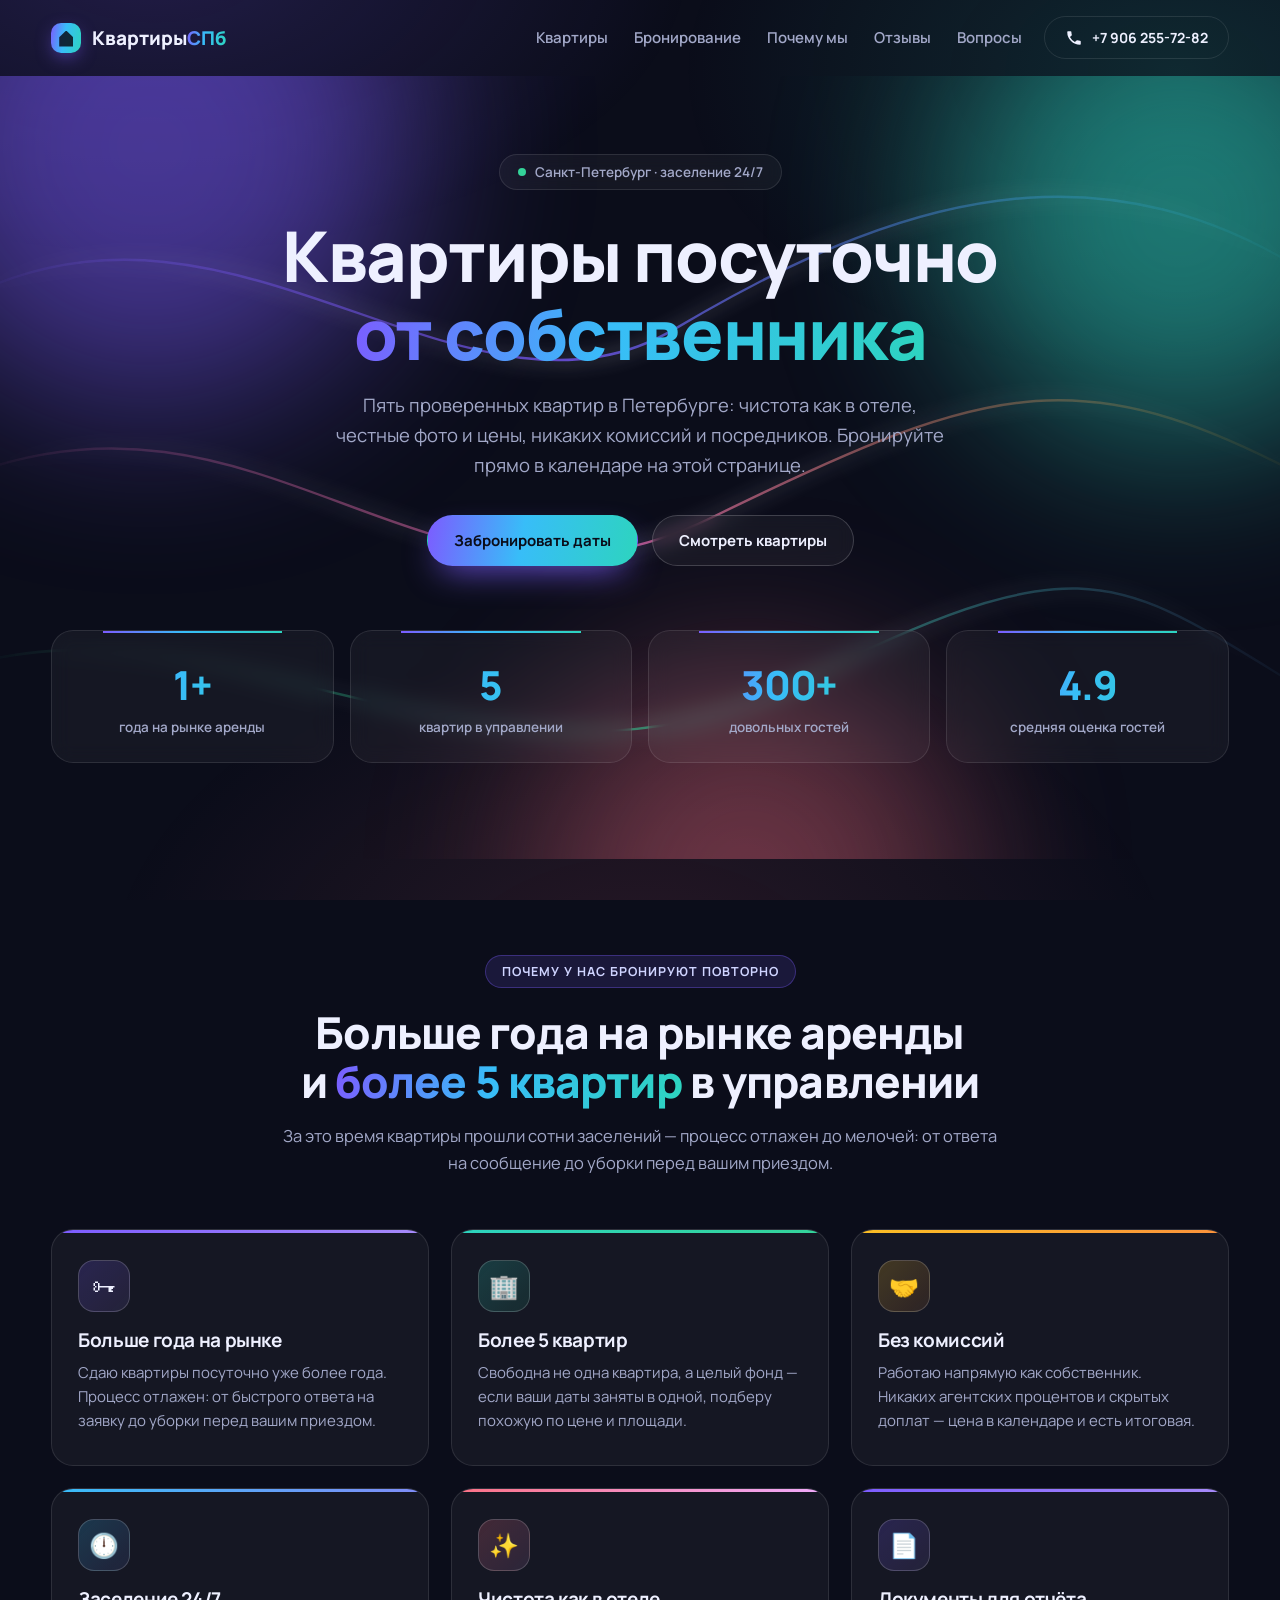
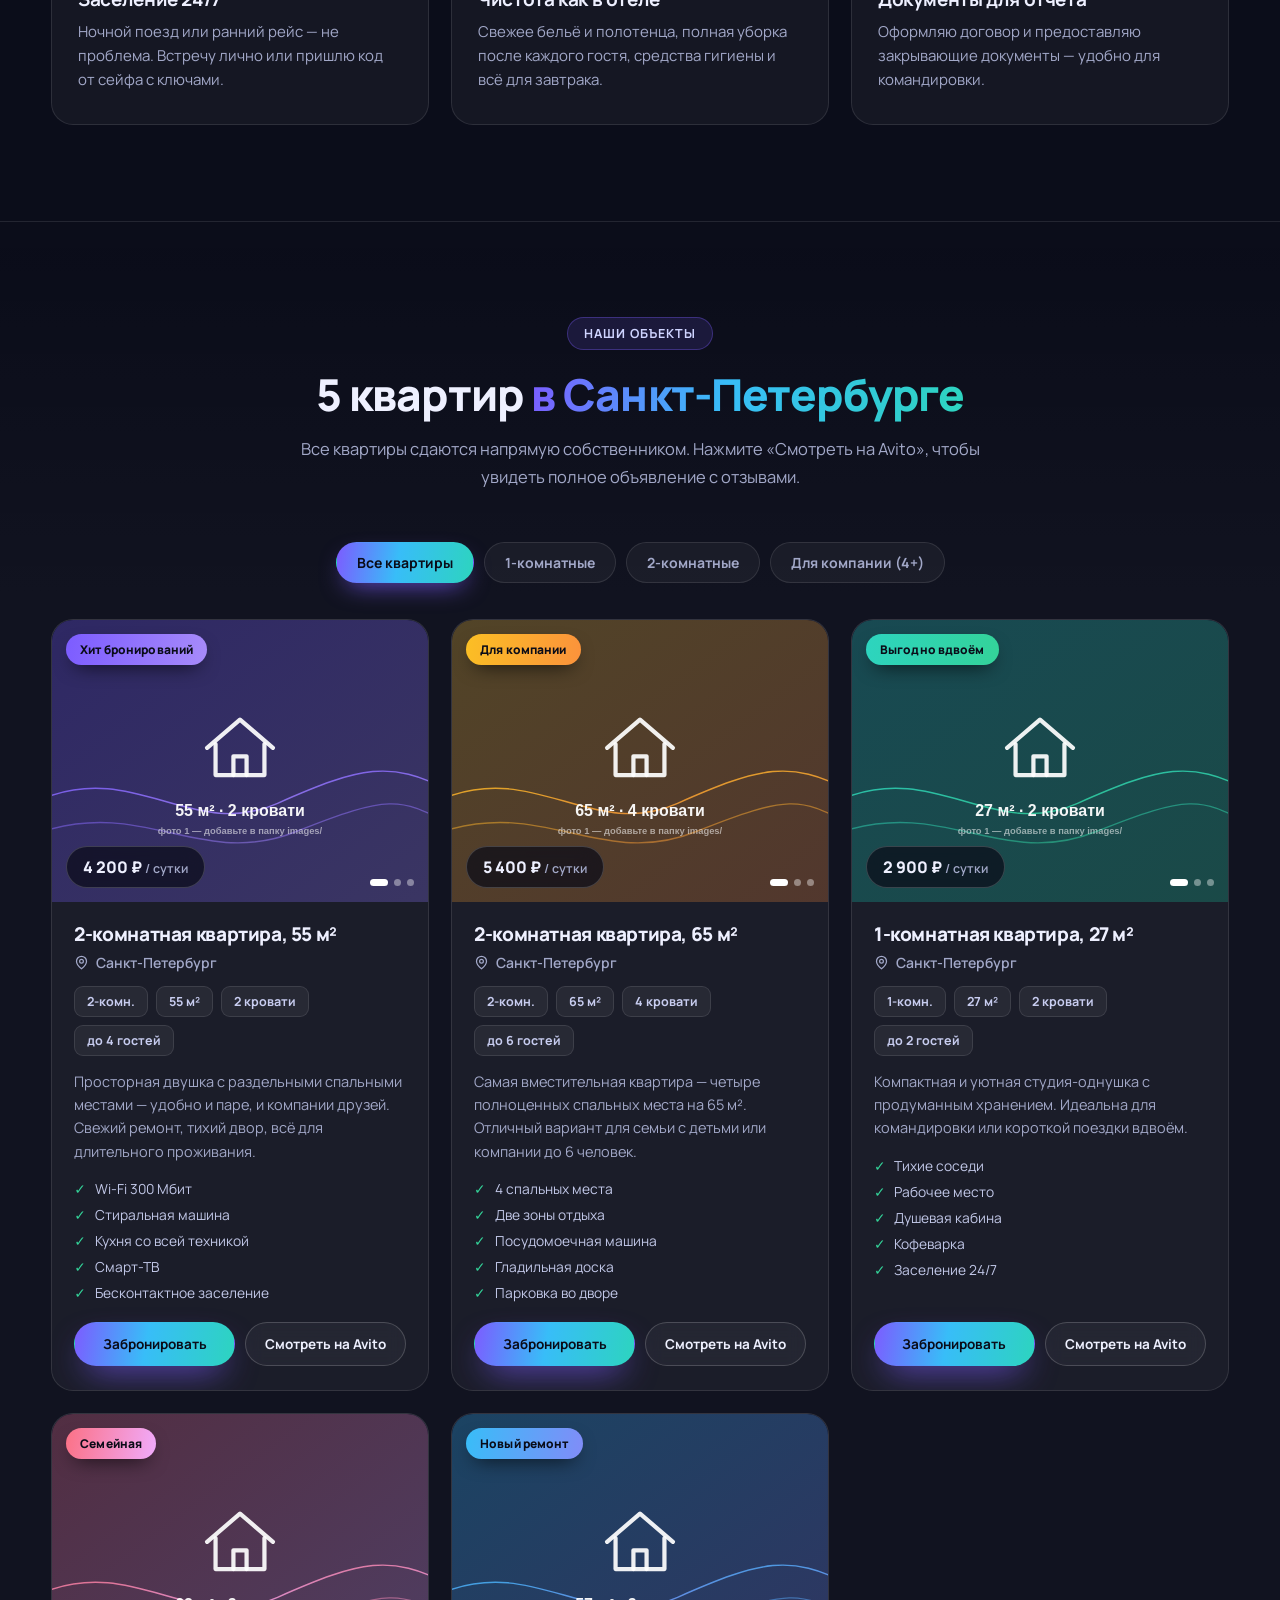
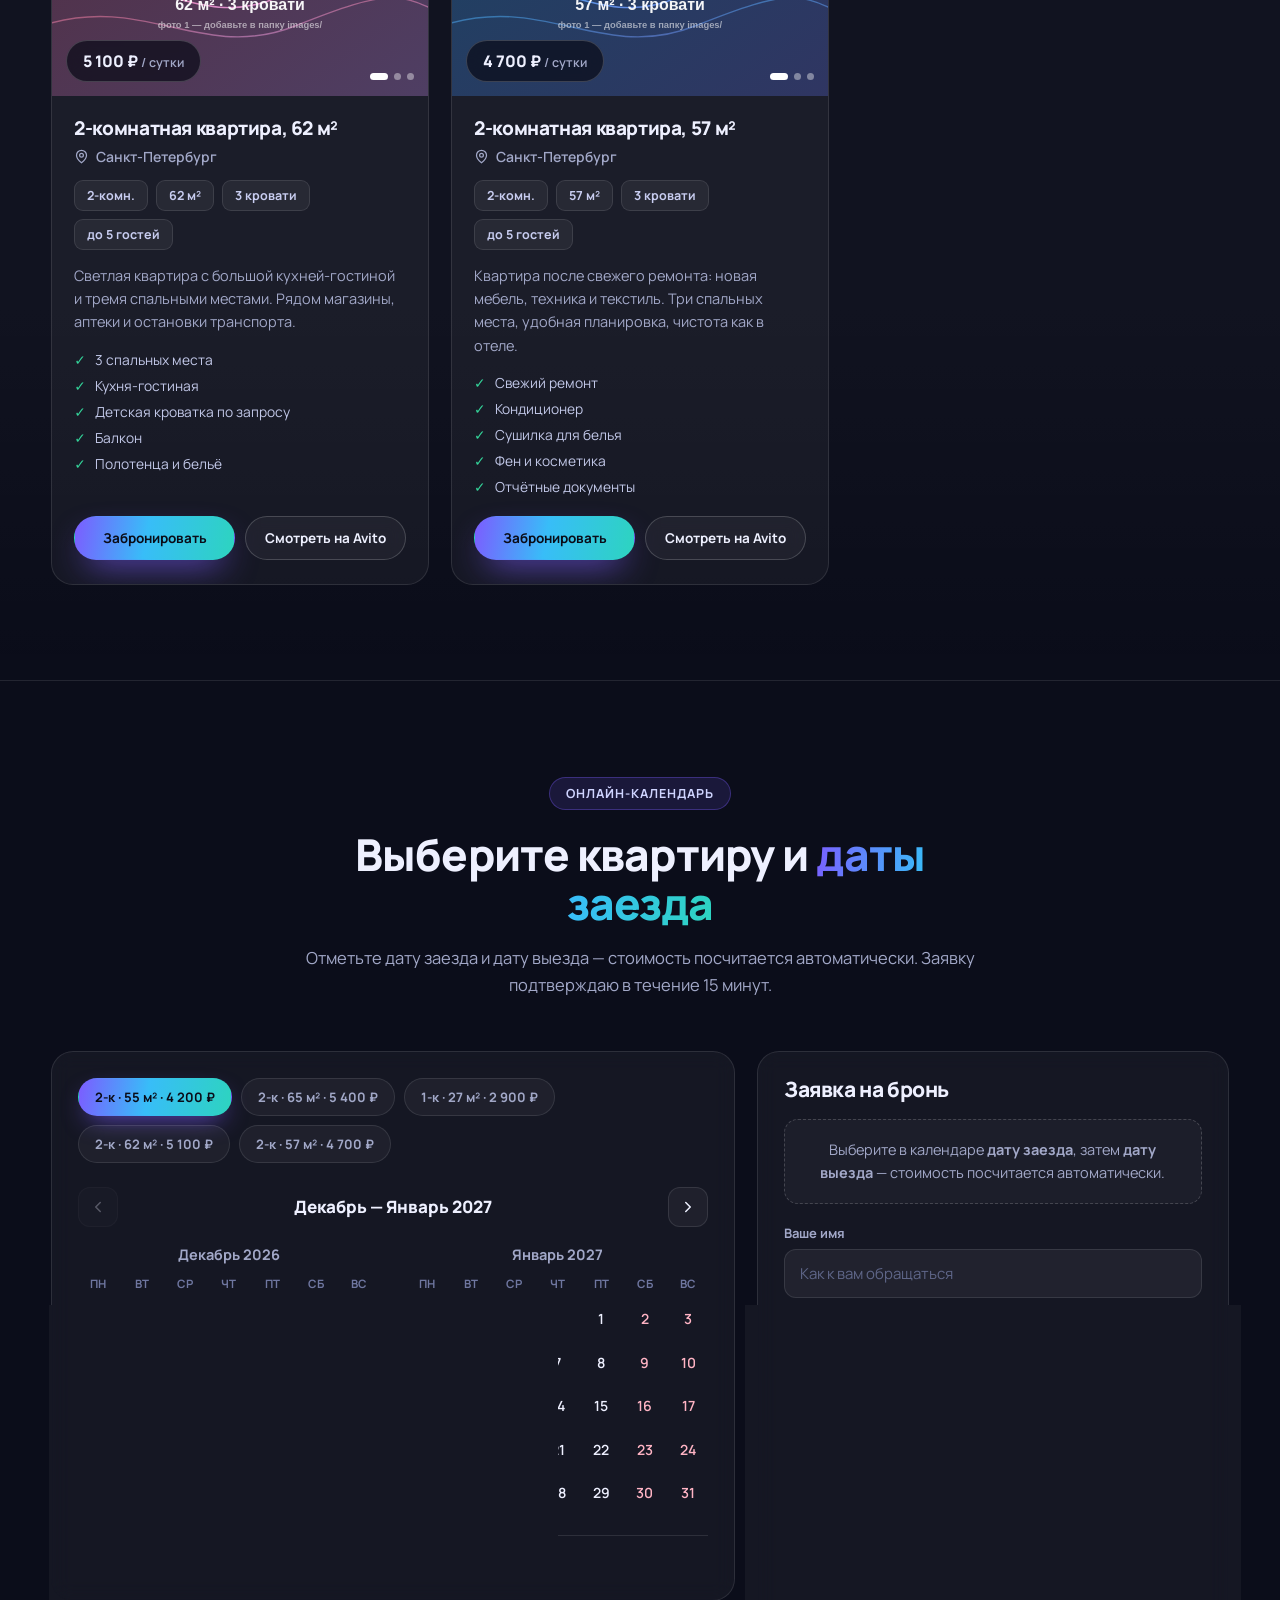
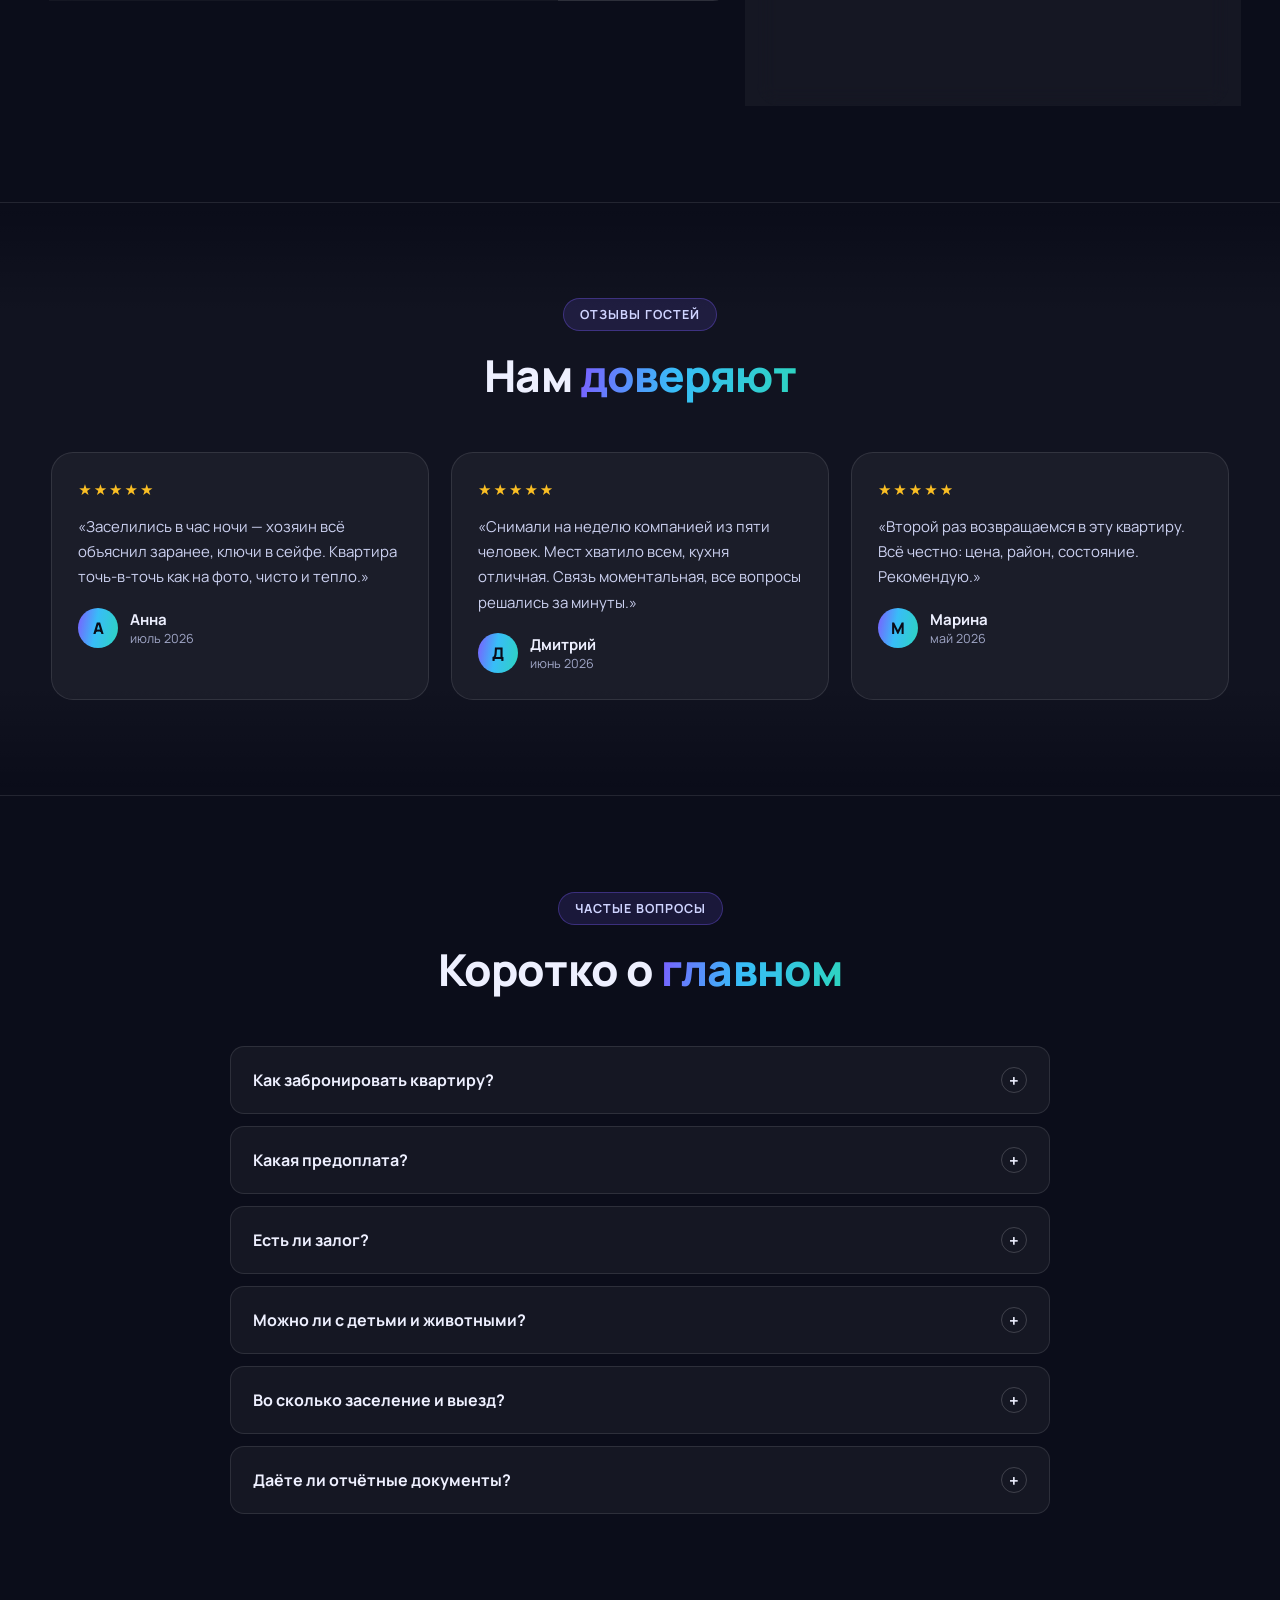
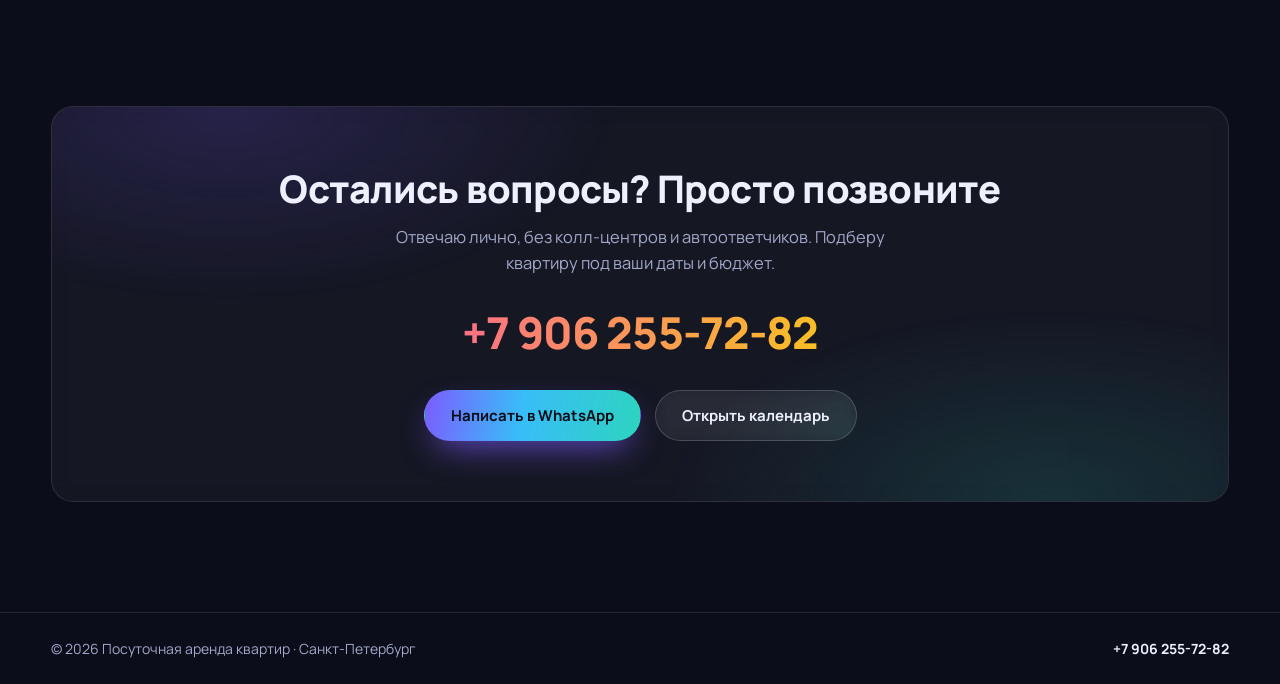
==== index.html @ 5dcbbaec "Подтверждение прав в Яндекс.Вебмастере Оба способа сразу: файл yandex_99d74bcb9dbc9b0e.html в корне " ====
<!DOCTYPE html>
<html lang="ru">
<head>
<meta charset="UTF-8">
<meta name="viewport" content="width=device-width, initial-scale=1">
<title>Снять квартиру посуточно в Санкт-Петербурге от собственника — без комиссии</title>
<meta name="description" content="Посуточная аренда квартир в Санкт-Петербурге от собственника, без комиссии и посредников. 5 проверенных квартир, заселение 24/7, документы для отчёта. Бронирование онлайн по календарю, телефон +7 906 255-72-82.">
<link rel="canonical" href="https://apartspb.tech/">
<meta name="robots" content="index, follow, max-image-preview:large">
<meta name="yandex-verification" content="99d74bcb9dbc9b0e">
<meta name="geo.region" content="RU-SPE">
<meta name="geo.placename" content="Санкт-Петербург">

<!-- превью при отправке ссылки в мессенджеры и соцсети -->
<meta property="og:type" content="website">
<meta property="og:locale" content="ru_RU">
<meta property="og:site_name" content="КвартирыСПб">
<meta property="og:title" content="Квартиры посуточно в Санкт-Петербурге от собственника">
<meta property="og:description" content="5 проверенных квартир, без комиссии, заселение 24/7. Забронируйте даты онлайн за минуту.">
<meta property="og:url" content="https://apartspb.tech/">
<meta property="og:image" content="https://apartspb.tech/assets/og-image.png">
<meta property="og:image:width" content="1200">
<meta property="og:image:height" content="630">
<meta name="twitter:card" content="summary_large_image">
<meta name="twitter:title" content="Квартиры посуточно в Санкт-Петербурге от собственника">
<meta name="twitter:description" content="5 проверенных квартир, без комиссии, заселение 24/7. Бронирование онлайн.">
<meta name="twitter:image" content="https://apartspb.tech/assets/og-image.png">

<link rel="preconnect" href="https://fonts.googleapis.com">
<link rel="preconnect" href="https://fonts.gstatic.com" crossorigin>
<link href="https://fonts.googleapis.com/css2?family=Manrope:wght@400;500;600;700;800&display=swap" rel="stylesheet">
<link rel="stylesheet" href="assets/css/styles.css">
<link rel="icon" href="data:image/svg+xml,<svg xmlns='http://www.w3.org/2000/svg' viewBox='0 0 100 100'><text y='.9em' font-size='90'>🏠</text></svg>">
</head>
<body>

<!-- ─────────────  ШАПКА  ───────────── -->
<header class="header" id="header">
  <div class="wrap header__in">
    <a href="#" class="logo">
      <span class="logo__mark"></span>
      <span class="logo__text">Квартиры<b>СПб</b></span>
    </a>
    <nav class="nav" id="nav">
      <a href="#apartments">Квартиры</a>
      <a href="#calendar">Бронирование</a>
      <a href="#advantages">Почему мы</a>
      <a href="#reviews">Отзывы</a>
      <a href="#faq">Вопросы</a>
    </nav>
    <a class="btn btn--ghost header__phone" id="headerPhone" href="#">
      <svg viewBox="0 0 24 24" class="ico"><path d="M6.6 10.8a15.1 15.1 0 0 0 6.6 6.6l2.2-2.2a1 1 0 0 1 1-.24 11.4 11.4 0 0 0 3.6.58 1 1 0 0 1 1 1V20a1 1 0 0 1-1 1A17 17 0 0 1 3 4a1 1 0 0 1 1-1h3.5a1 1 0 0 1 1 1 11.4 11.4 0 0 0 .57 3.6 1 1 0 0 1-.25 1z"/></svg>
      <span></span>
    </a>
    <button class="burger" id="burger" aria-label="Меню"><span></span><span></span><span></span></button>
  </div>
</header>

<!-- ─────────────  ГЛАВНЫЙ ЭКРАН  ───────────── -->
<section class="hero">
  <div class="hero__glow hero__glow--1"></div>
  <div class="hero__glow hero__glow--2"></div>
  <div class="hero__glow hero__glow--3"></div>
  <svg class="hero__lines" viewBox="0 0 1440 620" preserveAspectRatio="none" aria-hidden="true">
    <defs>
      <linearGradient id="lg1" x1="0" y1="0" x2="1" y2="0">
        <stop offset="0%" stop-color="#7c5cff" stop-opacity="0"/>
        <stop offset="45%" stop-color="#7c5cff" stop-opacity=".9"/>
        <stop offset="100%" stop-color="#22d3ee" stop-opacity="0"/>
      </linearGradient>
      <linearGradient id="lg2" x1="0" y1="0" x2="1" y2="0">
        <stop offset="0%" stop-color="#f472b6" stop-opacity="0"/>
        <stop offset="50%" stop-color="#f472b6" stop-opacity=".8"/>
        <stop offset="100%" stop-color="#fbbf24" stop-opacity="0"/>
      </linearGradient>
      <linearGradient id="lg3" x1="0" y1="0" x2="1" y2="0">
        <stop offset="0%" stop-color="#34d399" stop-opacity="0"/>
        <stop offset="55%" stop-color="#34d399" stop-opacity=".7"/>
        <stop offset="100%" stop-color="#60a5fa" stop-opacity="0"/>
      </linearGradient>
    </defs>
    <path class="ln ln--1" d="M-50 180 C 260 60, 520 300, 760 200 S 1240 40, 1500 170" fill="none" stroke="url(#lg1)" stroke-width="2"/>
    <path class="ln ln--2" d="M-50 320 C 300 220, 480 460, 800 350 S 1220 220, 1500 330" fill="none" stroke="url(#lg2)" stroke-width="2"/>
    <path class="ln ln--3" d="M-50 470 C 240 400, 560 600, 900 480 S 1260 400, 1500 500" fill="none" stroke="url(#lg3)" stroke-width="2"/>
  </svg>

  <div class="wrap hero__in">
    <span class="pill">
      <i class="dot"></i> Санкт-Петербург · заселение 24/7
    </span>
    <h1 class="hero__title">
      Квартиры посуточно<br>
      <span class="grad">от собственника</span>
    </h1>
    <p class="hero__sub">
      Пять проверенных квартир в Петербурге: чистота как в отеле, честные фото и цены,
      никаких комиссий и посредников. Бронируйте прямо в календаре на этой странице.
    </p>
    <div class="hero__cta">
      <a href="#calendar" class="btn btn--primary">Забронировать даты</a>
      <a href="#apartments" class="btn btn--outline">Смотреть квартиры</a>
    </div>

    <div class="stats" id="stats"></div>
  </div>
</section>

<!-- ─────────────  ПРЕИМУЩЕСТВА  ───────────── -->
<section class="section" id="advantages">
  <div class="wrap">
    <div class="shead">
      <span class="shead__kicker">Почему у нас бронируют повторно</span>
      <h2 class="shead__title">Больше года на рынке аренды<br>и <span class="grad">более 5 квартир</span> в управлении</h2>
      <p class="shead__text">За это время квартиры прошли сотни заселений — процесс отлажен до мелочей: от ответа на сообщение до уборки перед вашим приездом.</p>
    </div>

    <div class="grid grid--3" id="advGrid"></div>
  </div>
</section>

<!-- ─────────────  КВАРТИРЫ  ───────────── -->
<section class="section section--alt" id="apartments">
  <div class="wrap">
    <div class="shead">
      <span class="shead__kicker">Наши объекты</span>
      <h2 class="shead__title">5 квартир <span class="grad">в Санкт-Петербурге</span></h2>
      <p class="shead__text">Все квартиры сдаются напрямую собственником. Нажмите «Смотреть на Avito», чтобы увидеть полное объявление с отзывами.</p>
    </div>

    <div class="filters" id="filters"></div>
    <div class="grid grid--3" id="aptGrid"></div>

    <!-- Текстовый список для поисковых роботов и браузеров без JavaScript -->
    <noscript>
      <ul class="plain-list">
        <li><a href="https://www.avito.ru/sankt-peterburg/kvartiry/2-k._kvartira_55_m_2_krovati_8243529044" rel="nofollow">2-комнатная квартира 55 м², 2 кровати, до 4 гостей — Санкт-Петербург</a></li>
        <li><a href="https://www.avito.ru/sankt-peterburg/kvartiry/2-k._kvartira_65_m_4_krovati_8179053502" rel="nofollow">2-комнатная квартира 65 м², 4 кровати, до 6 гостей — Санкт-Петербург</a></li>
        <li><a href="https://www.avito.ru/sankt-peterburg/kvartiry/1-k._kvartira_27_m_2_krovati_8051854434" rel="nofollow">1-комнатная квартира 27 м², 2 кровати, до 2 гостей — Санкт-Петербург</a></li>
        <li><a href="https://www.avito.ru/sankt-peterburg/kvartiry/2-k._kvartira_62_m_3_krovati_7411692133" rel="nofollow">2-комнатная квартира 62 м², 3 кровати, до 5 гостей — Санкт-Петербург</a></li>
        <li><a href="https://www.avito.ru/sankt-peterburg/kvartiry/2-k._kvartira_57_m_3_krovati_8211816489" rel="nofollow">2-комнатная квартира 57 м², 3 кровати, до 5 гостей — Санкт-Петербург</a></li>
      </ul>
      <p>Бронирование по телефону +7 906 255-72-82. Посуточная аренда квартир в Санкт-Петербурге от собственника, без комиссии, заселение круглосуточно.</p>
    </noscript>
  </div>
</section>

<!-- ─────────────  КАЛЕНДАРЬ БРОНИРОВАНИЯ  ───────────── -->
<section class="section" id="calendar">
  <div class="wrap">
    <div class="shead">
      <span class="shead__kicker">Онлайн-календарь</span>
      <h2 class="shead__title">Выберите квартиру и <span class="grad">даты заезда</span></h2>
      <p class="shead__text">Отметьте дату заезда и дату выезда — стоимость посчитается автоматически. Заявку подтверждаю в течение 15 минут.</p>
    </div>

    <div class="booking">
      <div class="booking__cal card">
        <div class="chips" id="aptChips"></div>

        <div class="cal__top">
          <button class="cal__nav" id="prevMonth" aria-label="Предыдущий месяц">
            <svg viewBox="0 0 24 24" class="ico"><path d="M15 18l-6-6 6-6"/></svg>
          </button>
          <div class="cal__months" id="calTitle"></div>
          <button class="cal__nav" id="nextMonth" aria-label="Следующий месяц">
            <svg viewBox="0 0 24 24" class="ico"><path d="M9 6l6 6-6 6"/></svg>
          </button>
        </div>

        <div class="cal__grids" id="calGrids"></div>

        <div class="legend">
          <span><i class="lg lg--free"></i> свободно</span>
          <span><i class="lg lg--sel"></i> ваши даты</span>
          <span><i class="lg lg--busy"></i> занято</span>
        </div>
      </div>

      <aside class="booking__form card">
        <h3 class="booking__h">Заявка на бронь</h3>

        <div class="sum" id="sum"></div>

        <form id="bookForm" class="form" novalidate>
          <label class="field">
            <span>Ваше имя</span>
            <input type="text" name="name" placeholder="Как к вам обращаться" required>
          </label>
          <label class="field">
            <span>Телефон</span>
            <input type="tel" name="phone" placeholder="+7 (___) ___-__-__" required>
          </label>
          <label class="field">
            <span>Гостей</span>
            <input type="number" name="guests" min="1" max="6" value="2" required>
          </label>
          <label class="field">
            <span>Комментарий</span>
            <textarea name="note" rows="2" placeholder="Во сколько планируете заселиться?"></textarea>
          </label>
          <button type="submit" class="btn btn--primary btn--full">Отправить заявку</button>
          <p class="form__note">Нажимая кнопку, вы соглашаетесь на обработку персональных данных.</p>
        </form>

        <div class="ok" id="ok" hidden>
          <div class="ok__icon">✓</div>
          <h4>Заявка сформирована!</h4>
          <p id="okText"></p>
          <div class="ok__btns">
            <a class="btn btn--primary btn--full" id="okWa" target="_blank" rel="noopener">Отправить в WhatsApp</a>
            <a class="btn btn--outline btn--full" id="okTel">Позвонить</a>
            <button class="btn btn--ghost btn--full" id="okBack" type="button">Выбрать другие даты</button>
          </div>
        </div>
      </aside>
    </div>
  </div>
</section>

<!-- ─────────────  ОТЗЫВЫ  ───────────── -->
<section class="section section--alt" id="reviews">
  <div class="wrap">
    <div class="shead">
      <span class="shead__kicker">Отзывы гостей</span>
      <h2 class="shead__title">Нам <span class="grad">доверяют</span></h2>
    </div>
    <div class="grid grid--3" id="revGrid"></div>
  </div>
</section>

<!-- ─────────────  FAQ  ───────────── -->
<section class="section" id="faq">
  <div class="wrap wrap--narrow">
    <div class="shead">
      <span class="shead__kicker">Частые вопросы</span>
      <h2 class="shead__title">Коротко о <span class="grad">главном</span></h2>
    </div>
    <div class="faq" id="faqList"></div>
  </div>
</section>

<!-- ─────────────  КОНТАКТЫ  ───────────── -->
<section class="section contacts" id="contacts">
  <div class="wrap">
    <div class="cta card">
      <div class="cta__lines"></div>
      <div class="cta__in">
        <h2>Остались вопросы? Просто позвоните</h2>
        <p>Отвечаю лично, без колл-центров и автоответчиков. Подберу квартиру под ваши даты и бюджет.</p>
        <a class="phone" id="bigPhone" href="#"></a>
        <div class="cta__btns">
          <a class="btn btn--primary" id="ctaWa" target="_blank" rel="noopener">Написать в WhatsApp</a>
          <a class="btn btn--outline" href="#calendar">Открыть календарь</a>
        </div>
      </div>
    </div>
  </div>
</section>

<footer class="footer">
  <div class="wrap footer__in">
    <span>© <span id="year"></span> Посуточная аренда квартир · Санкт-Петербург</span>
    <a id="footPhone" href="#"></a>
  </div>
</footer>

<!-- лайтбокс для фото -->
<div class="lb" id="lb" hidden>
  <button class="lb__close" id="lbClose" aria-label="Закрыть">×</button>
  <button class="lb__nav lb__nav--prev" id="lbPrev" aria-label="Назад">‹</button>
  <img id="lbImg" alt="">
  <button class="lb__nav lb__nav--next" id="lbNext" aria-label="Вперёд">›</button>
</div>

<a class="fab" id="fab" href="#" aria-label="Позвонить">
  <svg viewBox="0 0 24 24"><path d="M6.6 10.8a15.1 15.1 0 0 0 6.6 6.6l2.2-2.2a1 1 0 0 1 1-.24 11.4 11.4 0 0 0 3.6.58 1 1 0 0 1 1 1V20a1 1 0 0 1-1 1A17 17 0 0 1 3 4a1 1 0 0 1 1-1h3.5a1 1 0 0 1 1 1 11.4 11.4 0 0 0 .57 3.6 1 1 0 0 1-.25 1z"/></svg>
</a>

<script src="assets/js/data.js"></script>
<script src="assets/js/app.js"></script>
</body>
</html>
---- assets/css/styles.css ----
/* ==========================================================================
   Посуточная аренда квартир — стили
   ========================================================================== */

:root{
  --bg:            #0b0d1a;
  --bg-2:          #101324;
  --panel:         rgba(255,255,255,.045);
  --panel-2:       rgba(255,255,255,.07);
  --stroke:        rgba(255,255,255,.10);
  --stroke-2:      rgba(255,255,255,.18);
  --text:          #eef0ff;
  --muted:         #a2a8c8;

  --violet:        #7c5cff;
  --sky:           #38bdf8;
  --teal:          #2dd4bf;
  --amber:         #fbbf24;
  --rose:          #fb7185;
  --green:         #34d399;

  --grad-main:     linear-gradient(100deg, #7c5cff, #38bdf8 45%, #2dd4bf);
  --grad-warm:     linear-gradient(100deg, #fb7185, #fbbf24);
  --radius:        22px;
  --radius-sm:     14px;
  --shadow:        0 24px 60px -20px rgba(0,0,0,.75);
  --ease:          cubic-bezier(.22,.86,.36,1);
}

*,*::before,*::after{ box-sizing:border-box; }
html{ scroll-behavior:smooth; scroll-padding-top:88px; }
body{
  margin:0;
  font-family:'Manrope',system-ui,-apple-system,'Segoe UI',Roboto,sans-serif;
  background:var(--bg);
  color:var(--text);
  -webkit-font-smoothing:antialiased;
  overflow-x:hidden;
}
body::before{
  content:''; position:fixed; inset:0; z-index:0; pointer-events:none;
  background:
    radial-gradient(900px 500px at 12% -5%, rgba(124,92,255,.20), transparent 60%),
    radial-gradient(800px 500px at 92% 8%,  rgba(45,212,191,.14), transparent 62%),
    radial-gradient(900px 600px at 50% 110%,rgba(251,113,133,.12), transparent 60%);
}
img{ max-width:100%; display:block; }
a{ color:inherit; text-decoration:none; }
button{ font:inherit; }
h1,h2,h3,h4{ margin:0; line-height:1.12; letter-spacing:-.02em; }
p{ margin:0; }

.wrap{ width:min(1180px,92vw); margin-inline:auto; position:relative; z-index:1; }
.wrap--narrow{ width:min(820px,92vw); }
.grad{
  background:var(--grad-main); -webkit-background-clip:text; background-clip:text;
  color:transparent;
}
.ico{ width:18px; height:18px; fill:none; stroke:currentColor; stroke-width:2;
      stroke-linecap:round; stroke-linejoin:round; }
.header__phone .ico, .fab svg{ fill:currentColor; stroke:none; }

/* ─── кнопки ─────────────────────────────────────────────────────────── */
.btn{
  --b:transparent;
  display:inline-flex; align-items:center; justify-content:center; gap:9px;
  padding:14px 26px; border-radius:100px; border:1px solid var(--b);
  font-weight:700; font-size:15px; cursor:pointer; white-space:nowrap;
  transition:transform .25s var(--ease), box-shadow .25s var(--ease),
             background .25s var(--ease), border-color .25s var(--ease);
  background:transparent; color:var(--text);
}
.btn:hover{ transform:translateY(-2px); }
.btn--primary{
  background:var(--grad-main); color:#0a0c18;
  box-shadow:0 14px 34px -12px rgba(124,92,255,.9);
}
.btn--primary:hover{ box-shadow:0 20px 44px -12px rgba(124,92,255,1); }
.btn--outline{ --b:var(--stroke-2); background:var(--panel); backdrop-filter:blur(8px); }
.btn--outline:hover{ --b:rgba(255,255,255,.4); background:var(--panel-2); }
.btn--ghost{ --b:var(--stroke); background:transparent; }
.btn--ghost:hover{ background:var(--panel); }
.btn--full{ width:100%; }

/* ─── шапка ──────────────────────────────────────────────────────────── */
.header{
  position:sticky; top:0; z-index:60;
  transition:background .3s var(--ease), border-color .3s var(--ease), backdrop-filter .3s;
  border-bottom:1px solid transparent;
}
.header.is-stuck{
  background:rgba(11,13,26,.82); backdrop-filter:blur(16px);
  border-bottom-color:var(--stroke);
}
.header__in{ display:flex; align-items:center; gap:22px; padding:16px 0; }
.logo{ display:flex; align-items:center; gap:11px; font-weight:800; font-size:19px; }
.logo__mark{
  width:30px; height:30px; border-radius:10px; background:var(--grad-main);
  box-shadow:0 6px 20px -6px rgba(124,92,255,.9); position:relative;
}
.logo__mark::after{
  content:''; position:absolute; inset:8px 8px 6px; border-radius:3px 3px 0 0;
  background:rgba(10,12,24,.85);
  clip-path:polygon(50% 0,100% 42%,100% 100%,0 100%,0 42%);
}
.logo__text b{ font-weight:800; background:var(--grad-main);
  -webkit-background-clip:text; background-clip:text; color:transparent; }
.nav{ display:flex; gap:26px; margin-left:auto; font-size:15px; font-weight:600; color:var(--muted); }
.nav a{ position:relative; padding:6px 0; transition:color .2s; }
.nav a::after{
  content:''; position:absolute; left:0; right:100%; bottom:0; height:2px;
  border-radius:2px; background:var(--grad-main); transition:right .3s var(--ease);
}
.nav a:hover{ color:var(--text); }
.nav a:hover::after{ right:0; }
.header__phone{ padding:11px 20px; font-size:14px; }
.burger{ display:none; width:42px; height:38px; border-radius:12px; border:1px solid var(--stroke);
  background:var(--panel); flex-direction:column; justify-content:center; align-items:center; gap:4px; cursor:pointer; }
.burger span{ width:17px; height:2px; background:var(--text); border-radius:2px; transition:.3s var(--ease); }
.burger.is-open span:nth-child(1){ transform:translateY(6px) rotate(45deg); }
.burger.is-open span:nth-child(2){ opacity:0; }
.burger.is-open span:nth-child(3){ transform:translateY(-6px) rotate(-45deg); }

/* ─── герой ──────────────────────────────────────────────────────────── */
.hero{ position:relative; padding:78px 0 96px; overflow:hidden; }
.hero__in{ text-align:center; }
.hero__glow{ position:absolute; border-radius:50%; filter:blur(90px); opacity:.5; pointer-events:none; }
.hero__glow--1{ width:520px; height:520px; background:#7c5cff; top:-190px; left:-110px; animation:float 16s ease-in-out infinite; }
.hero__glow--2{ width:460px; height:460px; background:#2dd4bf; top:-90px; right:-130px; animation:float 19s ease-in-out infinite reverse; }
.hero__glow--3{ width:420px; height:420px; background:#fb7185; bottom:-230px; left:42%; opacity:.35; animation:float 22s ease-in-out infinite; }
@keyframes float{ 50%{ transform:translate3d(30px,40px,0) scale(1.08); } }

.hero__lines{ position:absolute; inset:0; width:100%; height:100%; opacity:.85; pointer-events:none; }
.ln{ stroke-dasharray:2400; stroke-dashoffset:2400; animation:draw 3s var(--ease) forwards; filter:drop-shadow(0 0 8px currentColor); }
.ln--2{ animation-delay:.35s; }
.ln--3{ animation-delay:.7s; }
@keyframes draw{ to{ stroke-dashoffset:0; } }

.pill{
  display:inline-flex; align-items:center; gap:9px; padding:8px 18px; border-radius:100px;
  background:var(--panel); border:1px solid var(--stroke); font-size:13.5px; font-weight:600;
  color:var(--muted); backdrop-filter:blur(8px);
}
.dot{ width:8px; height:8px; border-radius:50%; background:var(--green);
      box-shadow:0 0 0 0 rgba(52,211,153,.6); animation:pulse 2.2s infinite; }
@keyframes pulse{ 70%{ box-shadow:0 0 0 9px rgba(52,211,153,0); } 100%{ box-shadow:0 0 0 0 rgba(52,211,153,0); } }

.hero__title{ margin:26px 0 18px; font-size:clamp(38px,6.4vw,70px); font-weight:800; }
.hero__sub{ max-width:620px; margin:0 auto; color:var(--muted); font-size:clamp(16px,2vw,18.5px); line-height:1.62; }
.hero__cta{ display:flex; gap:14px; justify-content:center; flex-wrap:wrap; margin-top:34px; }

.stats{ display:grid; grid-template-columns:repeat(4,1fr); gap:16px; margin-top:64px; }
.stat{
  padding:26px 18px; border-radius:var(--radius); border:1px solid var(--stroke);
  background:var(--panel); backdrop-filter:blur(10px); position:relative; overflow:hidden;
  transition:transform .3s var(--ease), border-color .3s var(--ease);
}
.stat:hover{ transform:translateY(-4px); border-color:var(--stroke-2); }
.stat::before{ content:''; position:absolute; top:0; left:18%; right:18%; height:2px; background:var(--grad-main); }
.stat b{ display:block; font-size:clamp(28px,4vw,40px); font-weight:800; letter-spacing:-.03em; }
.stat span{ display:block; margin-top:6px; font-size:13.5px; color:var(--muted); font-weight:600; }

/* ─── секции ─────────────────────────────────────────────────────────── */
.section{ padding:96px 0; position:relative; }
.section--alt::before{
  content:''; position:absolute; inset:0; z-index:0;
  background:linear-gradient(180deg, transparent, rgba(255,255,255,.028) 18%, rgba(255,255,255,.028) 82%, transparent);
  border-block:1px solid var(--stroke);
}
.shead{ text-align:center; max-width:720px; margin:0 auto 52px; }
.shead__kicker{
  display:inline-block; padding:7px 16px; border-radius:100px; font-size:12.5px; font-weight:700;
  letter-spacing:.08em; text-transform:uppercase; color:#cfd4ff;
  background:rgba(124,92,255,.14); border:1px solid rgba(124,92,255,.34);
}
.shead__title{ margin:20px 0 16px; font-size:clamp(28px,4.4vw,44px); font-weight:800; }
.shead__text{ color:var(--muted); font-size:16.5px; line-height:1.65; }

.card{
  background:var(--panel); border:1px solid var(--stroke); border-radius:var(--radius);
  backdrop-filter:blur(10px);
}
.grid{ display:grid; gap:22px; }
.grid--3{ grid-template-columns:repeat(3,1fr); }

/* ─── преимущества ───────────────────────────────────────────────────── */
.adv{ padding:30px 26px 32px; border-radius:var(--radius); border:1px solid var(--stroke);
  background:var(--panel); position:relative; overflow:hidden;
  transition:transform .35s var(--ease), border-color .35s var(--ease), background .35s; }
.adv:hover{ transform:translateY(-5px); border-color:var(--stroke-2); background:var(--panel-2); }
.adv__line{ position:absolute; top:0; left:0; right:0; height:3px; }
.adv__ico{
  width:52px; height:52px; border-radius:16px; display:grid; place-items:center;
  font-size:24px; margin-bottom:18px; border:1px solid var(--stroke-2);
}
.adv h3{ font-size:19px; margin-bottom:10px; font-weight:700; }
.adv p{ color:var(--muted); font-size:15px; line-height:1.6; }

/* ─── фильтры ────────────────────────────────────────────────────────── */
.filters{ display:flex; gap:10px; justify-content:center; flex-wrap:wrap; margin-bottom:36px; }
.chip{
  padding:10px 20px; border-radius:100px; border:1px solid var(--stroke);
  background:var(--panel); color:var(--muted); font-size:14px; font-weight:700; cursor:pointer;
  transition:.25s var(--ease);
}
.chip:hover{ color:var(--text); border-color:var(--stroke-2); transform:translateY(-2px); }
.chip.is-active{ background:var(--grad-main); color:#0a0c18; border-color:transparent;
  box-shadow:0 10px 26px -10px rgba(124,92,255,.9); }

/* ─── карточки квартир ───────────────────────────────────────────────── */
.apt{
  border-radius:var(--radius); border:1px solid var(--stroke); background:var(--panel);
  overflow:hidden; display:flex; flex-direction:column; position:relative;
  transition:transform .35s var(--ease), border-color .35s var(--ease), box-shadow .35s var(--ease);
}
.apt:hover{ transform:translateY(-6px); border-color:var(--stroke-2); box-shadow:var(--shadow); }
.apt.is-hidden{ display:none; }
.apt__media{ position:relative; aspect-ratio:4/3; overflow:hidden; background:#141830; cursor:pointer; }
.apt__media img{ width:100%; height:100%; object-fit:cover; transition:transform .6s var(--ease), opacity .3s; }
.apt:hover .apt__media img{ transform:scale(1.06); }
.apt__badge{
  position:absolute; top:14px; left:14px; z-index:2; padding:7px 14px; border-radius:100px;
  font-size:12px; font-weight:800; color:#0a0c18; letter-spacing:.01em;
  box-shadow:0 8px 20px -8px rgba(0,0,0,.8);
}
.apt__price{
  position:absolute; bottom:14px; left:14px; z-index:2; padding:9px 16px; border-radius:100px;
  background:rgba(10,12,24,.72); border:1px solid var(--stroke-2); backdrop-filter:blur(10px);
  font-weight:800; font-size:16px;
}
.apt__price small{ font-weight:600; font-size:12.5px; color:var(--muted); }
.apt__dots{ position:absolute; bottom:16px; right:14px; z-index:2; display:flex; gap:6px; }
.apt__dots i{ width:7px; height:7px; border-radius:50%; background:rgba(255,255,255,.4); transition:.25s; }
.apt__dots i.on{ background:#fff; width:18px; border-radius:6px; }
.apt__body{ padding:22px 22px 24px; display:flex; flex-direction:column; flex:1; }
.apt__title{ font-size:19px; font-weight:800; margin-bottom:8px; }
.apt__geo{ display:flex; align-items:center; gap:7px; color:var(--muted); font-size:14px; font-weight:600; margin-bottom:14px; }
.apt__geo svg{ width:15px; height:15px; flex:none; }
.apt__meta{ display:flex; flex-wrap:wrap; gap:8px; margin-bottom:14px; }
.apt__meta span{ padding:6px 12px; border-radius:9px; background:rgba(255,255,255,.055);
  border:1px solid var(--stroke); font-size:12.5px; font-weight:700; color:#c8cdf0; }
.apt__about{ color:var(--muted); font-size:14.5px; line-height:1.6; margin-bottom:16px; }
.apt__feat{ list-style:none; padding:0; margin:0 0 20px; display:grid; gap:7px; }
.apt__feat li{ font-size:13.8px; color:#c2c8e8; display:flex; gap:9px; align-items:flex-start; }
.apt__feat li::before{ content:'✓'; color:var(--green); font-weight:800; }
.apt__btns{ display:grid; grid-template-columns:1fr 1fr; gap:10px; margin-top:auto; }
.apt__btns .btn{ padding:12px 14px; font-size:13.5px; }

/* ─── бронирование ───────────────────────────────────────────────────── */
.booking{ display:grid; grid-template-columns:1.45fr 1fr; gap:22px; align-items:start; }
.booking__cal{ padding:26px; }
.booking__form{ padding:26px; position:sticky; top:100px; }
.booking__h{ font-size:21px; font-weight:800; margin-bottom:18px; }

.chips{ display:flex; gap:9px; flex-wrap:wrap; margin-bottom:24px; }
.chips .chip{ padding:9px 16px; font-size:13px; }

.cal__top{ display:flex; align-items:center; justify-content:space-between; margin-bottom:18px; }
.cal__months{ font-size:17px; font-weight:800; text-transform:capitalize; }
.cal__nav{
  width:40px; height:40px; border-radius:12px; border:1px solid var(--stroke);
  background:var(--panel); color:var(--text); display:grid; place-items:center; cursor:pointer;
  transition:.25s var(--ease);
}
.cal__nav:hover:not(:disabled){ background:var(--panel-2); border-color:var(--stroke-2); transform:translateY(-2px); }
.cal__nav:disabled{ opacity:.3; cursor:not-allowed; }
.cal__grids{ display:grid; grid-template-columns:1fr 1fr; gap:28px; }
.month__name{ text-align:center; font-weight:700; font-size:14.5px; color:var(--muted);
  margin-bottom:12px; text-transform:capitalize; }
.month__dow, .month__days{ display:grid; grid-template-columns:repeat(7,1fr); gap:4px; }
.month__dow span{ text-align:center; font-size:11.5px; font-weight:700; color:#6f77a0;
  text-transform:uppercase; padding-bottom:8px; }
.day{
  aspect-ratio:1; border:0; border-radius:11px; background:transparent; color:var(--text);
  font-size:14px; font-weight:600; cursor:pointer; position:relative;
  transition:background .2s, color .2s, transform .2s var(--ease);
}
.day:hover:not(:disabled){ background:var(--panel-2); transform:scale(1.06); }
.day.is-empty{ visibility:hidden; }
.day:disabled{ color:#4a5170; cursor:not-allowed; }
.day.is-busy{ color:#7b3b52; text-decoration:line-through; background:rgba(251,113,133,.12); cursor:not-allowed; }
.day.is-we{ color:#ffb4c4; }
.day.is-range{ background:rgba(124,92,255,.20); border-radius:0; color:#fff; }
.day.is-edge{ background:var(--grad-main); color:#0a0c18; font-weight:800;
  box-shadow:0 8px 20px -8px rgba(124,92,255,1); }
.day.is-edge.is-start{ border-radius:11px 0 0 11px; }
.day.is-edge.is-end{ border-radius:0 11px 11px 0; }
.day.is-edge.is-only{ border-radius:11px; }
.day.is-today::after{
  content:''; position:absolute; bottom:5px; left:50%; transform:translateX(-50%);
  width:4px; height:4px; border-radius:50%; background:var(--sky);
}
.day.is-edge.is-today::after{ background:#0a0c18; }

.legend{ display:flex; gap:20px; flex-wrap:wrap; margin-top:22px; padding-top:20px;
  border-top:1px solid var(--stroke); font-size:13px; color:var(--muted); font-weight:600; }
.legend span{ display:flex; align-items:center; gap:8px; }
.lg{ width:14px; height:14px; border-radius:5px; }
.lg--free{ background:var(--panel-2); border:1px solid var(--stroke-2); }
.lg--sel{ background:var(--grad-main); }
.lg--busy{ background:rgba(251,113,133,.3); }

.sum{ border-radius:var(--radius-sm); border:1px dashed var(--stroke-2);
  background:rgba(255,255,255,.03); padding:18px; margin-bottom:20px; }
.sum__row{ display:flex; justify-content:space-between; gap:12px; font-size:14.5px; padding:6px 0; }
.sum__row span:first-child{ color:var(--muted); font-weight:600; }
.sum__row span:last-child{ font-weight:700; text-align:right; }
.sum__total{ margin-top:10px; padding-top:14px; border-top:1px solid var(--stroke); }
.sum__total span:last-child{ font-size:22px; font-weight:800; background:var(--grad-main);
  -webkit-background-clip:text; background-clip:text; color:transparent; }
.sum__empty{ color:var(--muted); font-size:14.5px; text-align:center; line-height:1.6; }

.form{ display:grid; gap:14px; }
.form[hidden], .lb[hidden]{ display:none; }

/* список-запасной вариант без JavaScript */
.plain-list{ list-style:none; padding:0; margin:0 0 18px; display:grid; gap:10px; }
.plain-list a{ color:#c8cdf0; text-decoration:underline; font-size:15.5px; }
.field{ display:grid; gap:7px; }
.field span{ font-size:13px; font-weight:700; color:var(--muted); }
.field input, .field textarea{
  width:100%; padding:13px 15px; border-radius:12px; border:1px solid var(--stroke);
  background:rgba(255,255,255,.05); color:var(--text); font:inherit; font-size:15px;
  transition:border-color .25s, background .25s, box-shadow .25s; resize:vertical;
}
.field input::placeholder, .field textarea::placeholder{ color:#5f6688; }
.field input:focus, .field textarea:focus{
  outline:none; border-color:rgba(124,92,255,.75); background:rgba(124,92,255,.08);
  box-shadow:0 0 0 4px rgba(124,92,255,.14);
}
.field.is-error input{ border-color:var(--rose); box-shadow:0 0 0 4px rgba(251,113,133,.14); }
.form__note{ font-size:11.5px; color:#6f77a0; text-align:center; line-height:1.5; }

.ok{ text-align:center; }
.ok__icon{ width:60px; height:60px; margin:6px auto 16px; border-radius:50%; display:grid;
  place-items:center; font-size:28px; color:#0a0c18; background:linear-gradient(135deg,#34d399,#2dd4bf);
  box-shadow:0 14px 34px -12px rgba(52,211,153,.9); }
.ok h4{ font-size:20px; margin-bottom:10px; font-weight:800; }
.ok p{ color:var(--muted); font-size:14.5px; line-height:1.65; margin-bottom:20px; }
.ok__btns{ display:grid; gap:10px; }

/* ─── отзывы ─────────────────────────────────────────────────────────── */
.rev{ padding:26px; border-radius:var(--radius); border:1px solid var(--stroke); background:var(--panel);
  transition:transform .35s var(--ease), border-color .35s; }
.rev:hover{ transform:translateY(-5px); border-color:var(--stroke-2); }
.rev__stars{ color:var(--amber); font-size:15px; letter-spacing:2px; margin-bottom:14px; }
.rev__text{ color:#ccd1f0; font-size:15px; line-height:1.68; margin-bottom:18px; }
.rev__who{ display:flex; align-items:center; gap:12px; }
.rev__ava{ width:40px; height:40px; border-radius:50%; display:grid; place-items:center;
  font-weight:800; color:#0a0c18; background:var(--grad-main); font-size:16px; }
.rev__name{ font-weight:700; font-size:15px; }
.rev__date{ font-size:12.5px; color:var(--muted); }

/* ─── faq ────────────────────────────────────────────────────────────── */
.faq{ display:grid; gap:12px; }
.faq__item{ border-radius:var(--radius-sm); border:1px solid var(--stroke); background:var(--panel);
  overflow:hidden; transition:border-color .3s, background .3s; }
.faq__item.is-open{ border-color:rgba(124,92,255,.5); background:rgba(124,92,255,.07); }
.faq__q{ width:100%; display:flex; justify-content:space-between; align-items:center; gap:16px;
  padding:20px 22px; background:transparent; border:0; color:var(--text); text-align:left;
  font-size:16px; font-weight:700; cursor:pointer; }
.faq__q i{ flex:none; width:26px; height:26px; border-radius:50%; display:grid; place-items:center;
  border:1px solid var(--stroke-2); font-style:normal; font-size:17px; transition:transform .3s var(--ease); }
.faq__item.is-open .faq__q i{ transform:rotate(45deg); background:var(--grad-main); color:#0a0c18; border-color:transparent; }
.faq__a{ max-height:0; overflow:hidden; transition:max-height .38s var(--ease); }
.faq__a p{ padding:0 22px 20px; color:var(--muted); font-size:15px; line-height:1.65; }

/* ─── cta / контакты ─────────────────────────────────────────────────── */
.contacts{ padding-bottom:110px; }
.cta{ position:relative; overflow:hidden; padding:60px 40px; text-align:center; }
.cta__lines{ position:absolute; inset:0; opacity:.5;
  background:
    radial-gradient(600px 300px at 15% 0%, rgba(124,92,255,.35), transparent 65%),
    radial-gradient(600px 300px at 85% 100%, rgba(45,212,191,.28), transparent 65%);
}
.cta__in{ position:relative; }
.cta h2{ font-size:clamp(25px,3.6vw,38px); font-weight:800; margin-bottom:14px; }
.cta p{ color:var(--muted); font-size:16.5px; max-width:560px; margin:0 auto 26px; line-height:1.6; }
.phone{ display:inline-block; font-size:clamp(28px,4.6vw,44px); font-weight:800; letter-spacing:-.02em;
  background:var(--grad-warm); -webkit-background-clip:text; background-clip:text; color:transparent;
  transition:transform .3s var(--ease); }
.phone:hover{ transform:scale(1.04); }
.cta__btns{ display:flex; gap:14px; justify-content:center; flex-wrap:wrap; margin-top:28px; }

.footer{ border-top:1px solid var(--stroke); padding:26px 0; }
.footer__in{ display:flex; justify-content:space-between; align-items:center; gap:16px; flex-wrap:wrap;
  color:var(--muted); font-size:14px; }
.footer a{ font-weight:700; color:var(--text); }

/* ─── лайтбокс ───────────────────────────────────────────────────────── */
.lb{ position:fixed; inset:0; z-index:120; background:rgba(6,7,15,.94); backdrop-filter:blur(10px);
  display:flex; align-items:center; justify-content:center; padding:5vh 6vw; }
.lb img{ max-width:100%; max-height:90vh; border-radius:16px; box-shadow:var(--shadow); }
.lb__close, .lb__nav{ position:absolute; border:1px solid var(--stroke-2); background:var(--panel);
  color:#fff; border-radius:50%; cursor:pointer; display:grid; place-items:center;
  backdrop-filter:blur(8px); transition:.25s var(--ease); }
.lb__close{ top:22px; right:26px; width:46px; height:46px; font-size:30px; line-height:1; }
.lb__nav{ top:50%; transform:translateY(-50%); width:52px; height:52px; font-size:34px; line-height:1; }
.lb__nav--prev{ left:22px; }
.lb__nav--next{ right:22px; }
.lb__close:hover, .lb__nav:hover{ background:var(--panel-2); border-color:#fff; }

/* ─── плавающая кнопка звонка ────────────────────────────────────────── */
.fab{
  position:fixed; right:22px; bottom:22px; z-index:90; width:58px; height:58px; border-radius:50%;
  display:none; place-items:center; background:var(--grad-warm); color:#0a0c18;
  box-shadow:0 16px 34px -10px rgba(251,113,133,.95); transition:transform .3s var(--ease);
}
.fab svg{ width:26px; height:26px; }
.fab:hover{ transform:scale(1.08); }

/* ─── появление при скролле ──────────────────────────────────────────── */
.reveal{ opacity:0; transform:translateY(26px); transition:opacity .7s var(--ease), transform .7s var(--ease); }
.reveal.is-in{ opacity:1; transform:none; }

/* ─── адаптив ────────────────────────────────────────────────────────── */
@media (max-width:1000px){
  .grid--3{ grid-template-columns:repeat(2,1fr); }
  .booking{ grid-template-columns:1fr; }
  .booking__form{ position:static; }
}
@media (max-width:860px){
  .nav{
    position:absolute; top:100%; left:0; right:0; flex-direction:column; gap:0; padding:8px 6vw 18px;
    background:rgba(11,13,26,.97); backdrop-filter:blur(18px); border-bottom:1px solid var(--stroke);
    display:none;
  }
  .nav.is-open{ display:flex; }
  .nav a{ padding:14px 0; border-bottom:1px solid var(--stroke); font-size:16px; }
  .header__in{ position:relative; }
  .header__phone{ display:none; }
  .burger{ display:flex; margin-left:auto; }
  .fab{ display:grid; }
  .stats{ grid-template-columns:repeat(2,1fr); }
  .cal__grids{ grid-template-columns:1fr; }
  .section{ padding:70px 0; }
}
@media (max-width:640px){
  .grid--3{ grid-template-columns:1fr; }
  .booking__cal, .booking__form, .cta{ padding:22px 18px; }
  .cta{ padding:44px 20px; }
  .apt__btns{ grid-template-columns:1fr; }
  .lb__nav{ width:44px; height:44px; font-size:28px; }
  .lb__nav--prev{ left:8px; } .lb__nav--next{ right:8px; }
}
@media (prefers-reduced-motion:reduce){
  *{ animation-duration:.01ms !important; transition-duration:.01ms !important; }
  .reveal{ opacity:1; transform:none; }
  .ln{ stroke-dashoffset:0; }
}
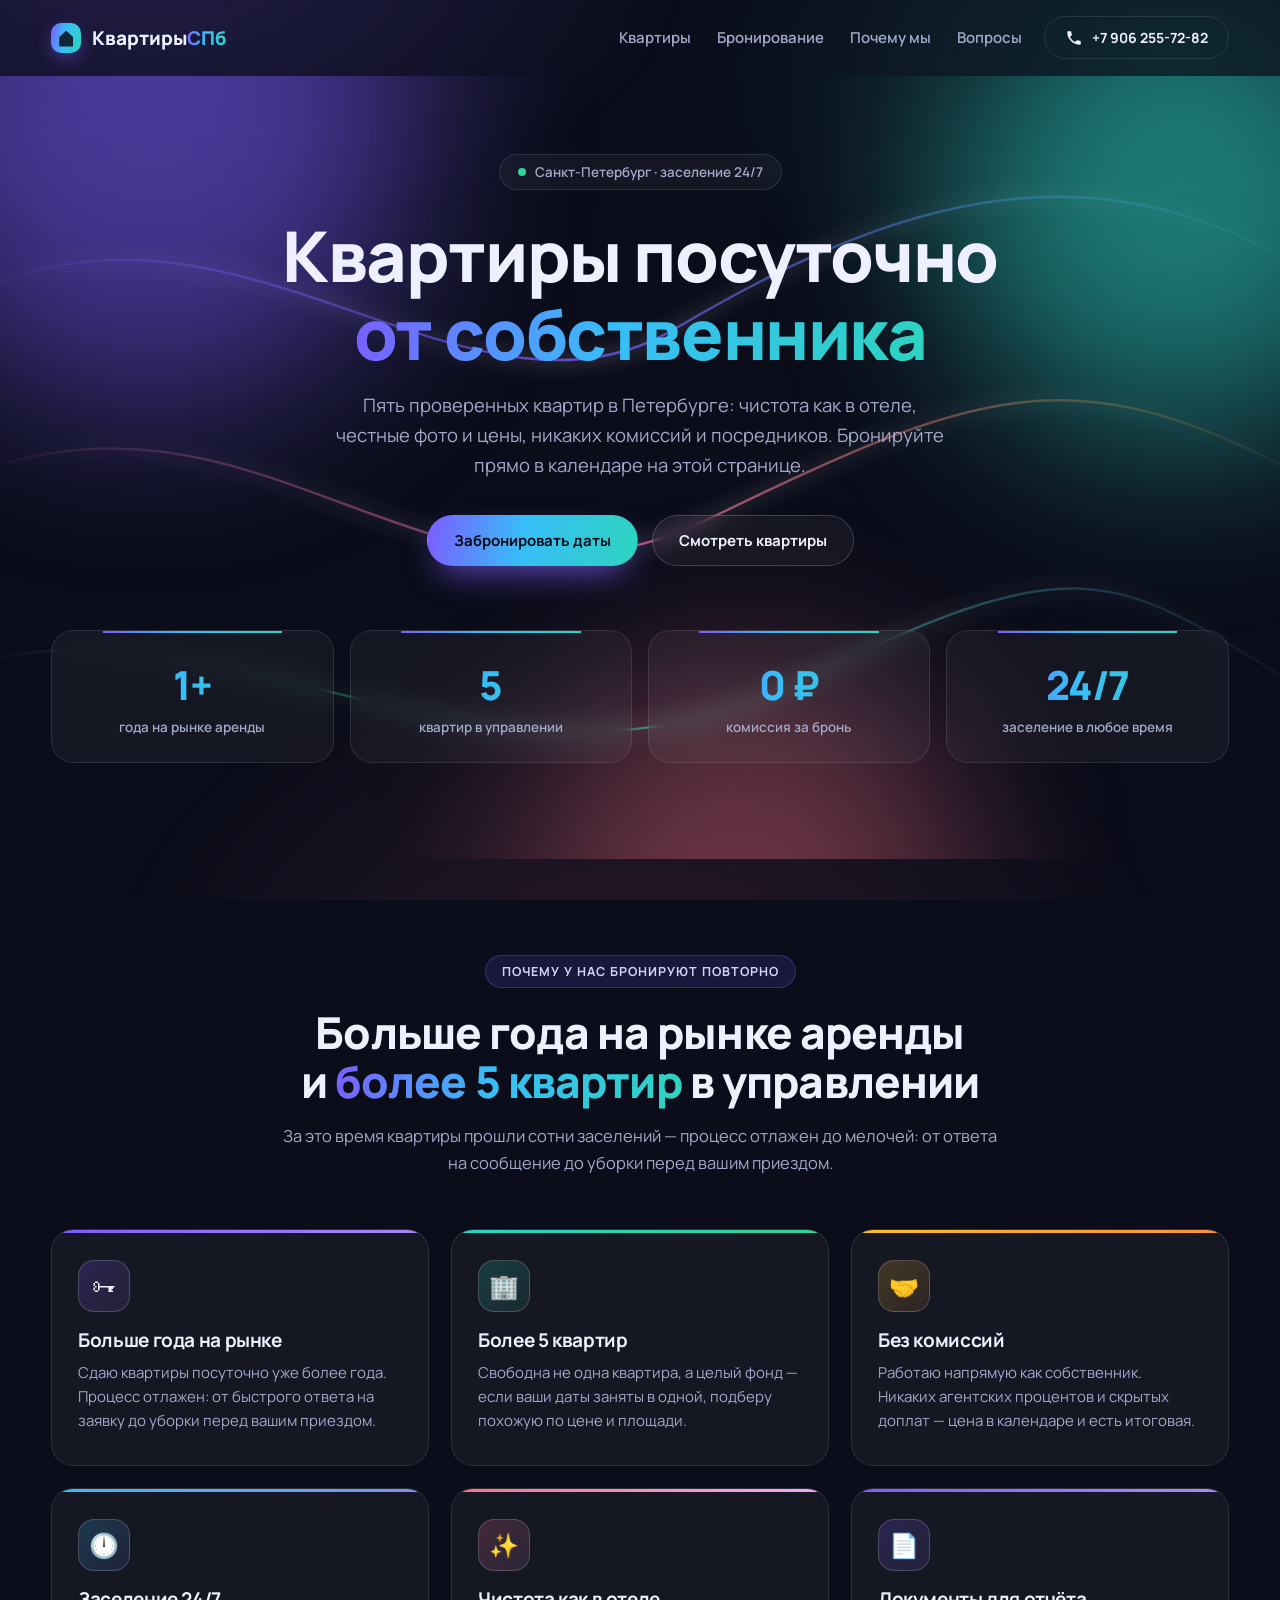
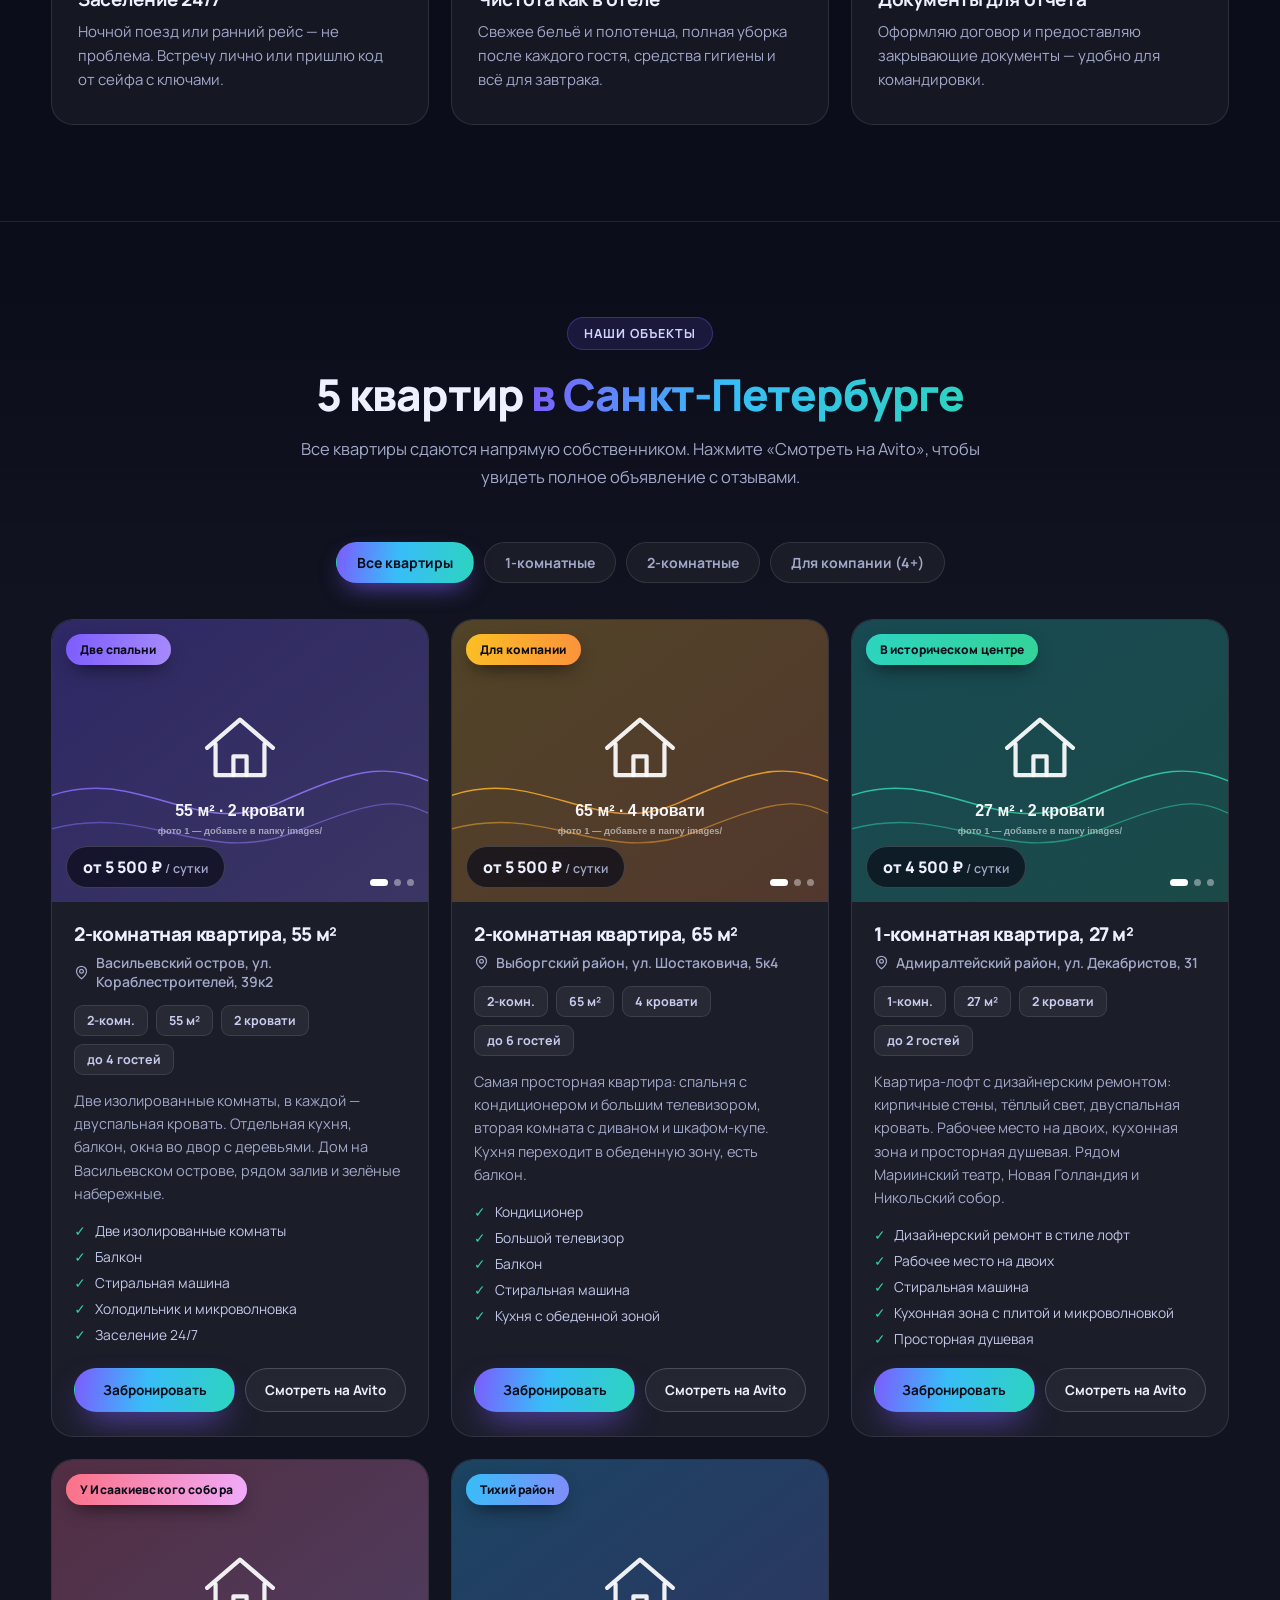
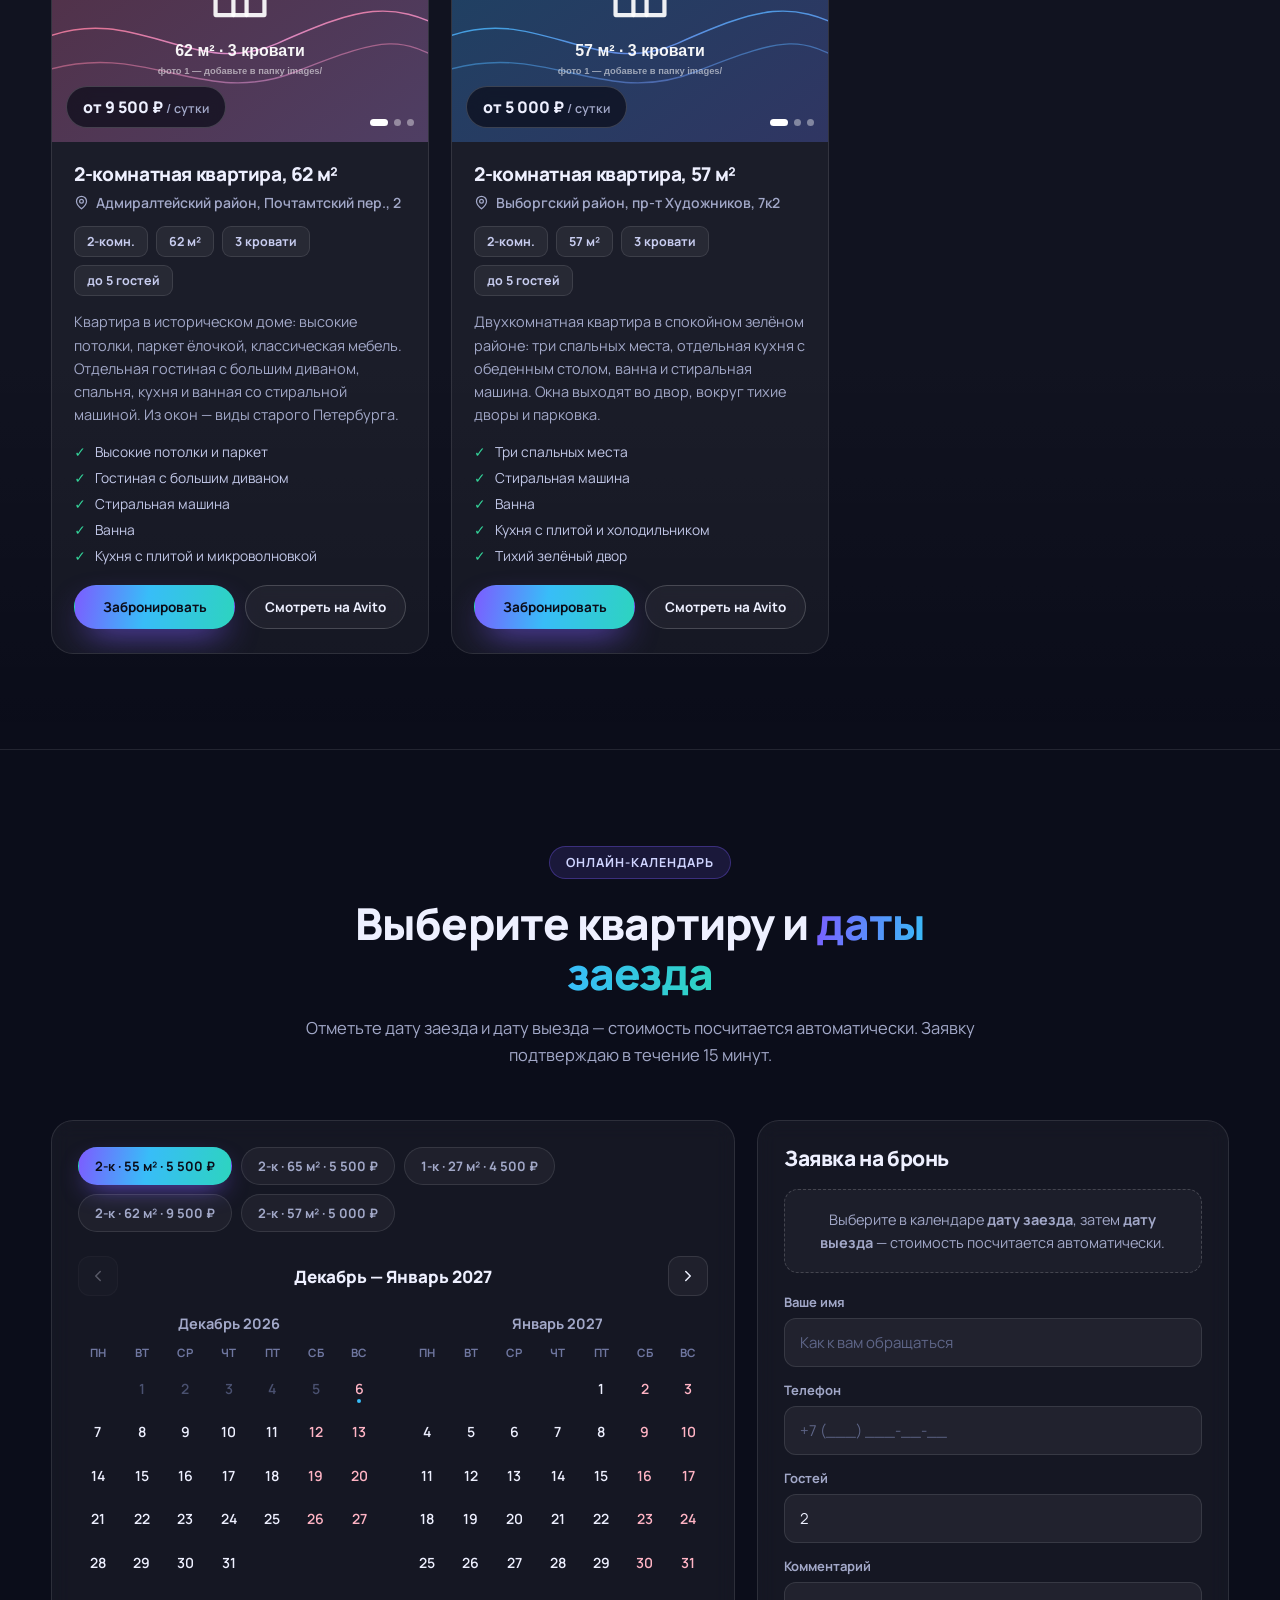
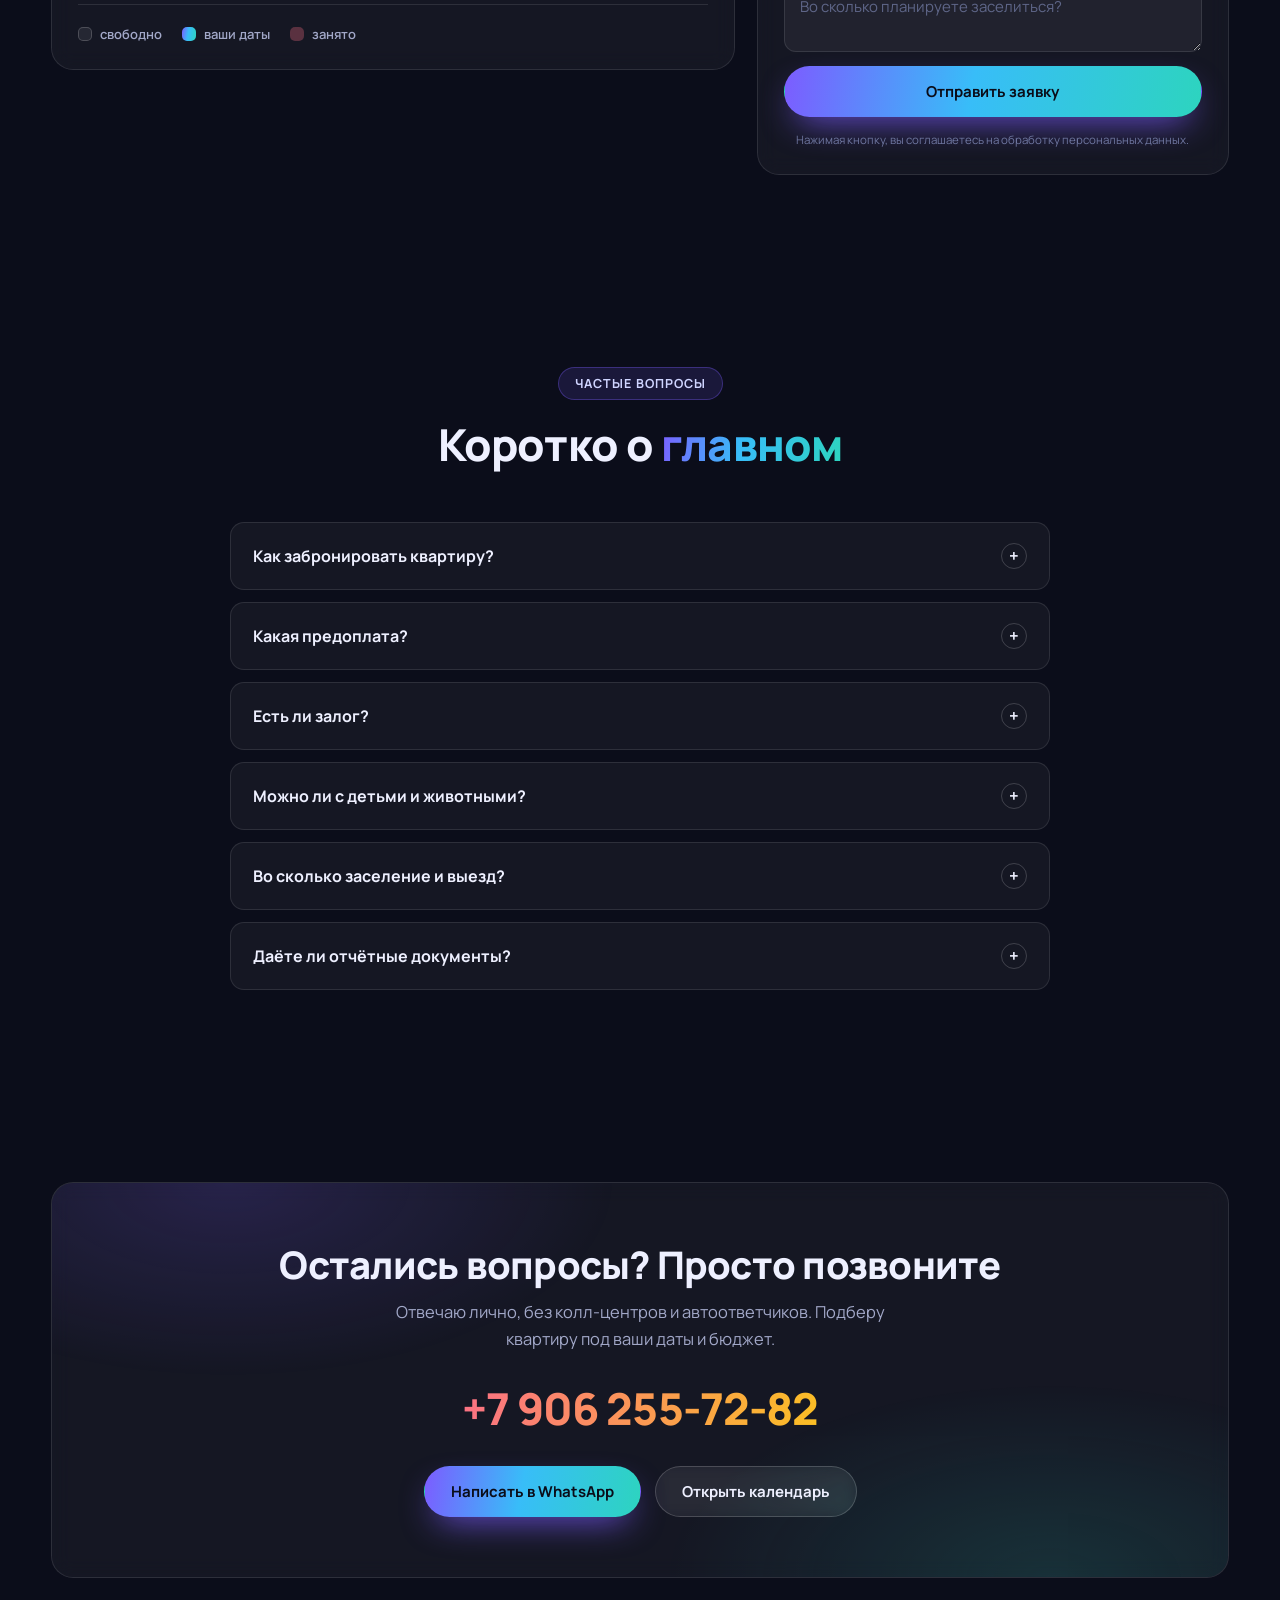
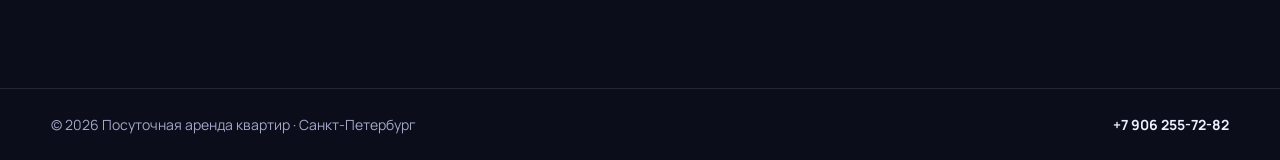
==== commit 85734df4: "Убран блок отзывов, стиральная машина во всех квартирах - Секция отзывов и пункт меню удалены: текст" ====
--- a/index.html
+++ b/index.html
@@ -45,7 +45,6 @@
       <a href="#apartments">Квартиры</a>
       <a href="#calendar">Бронирование</a>
       <a href="#advantages">Почему мы</a>
-      <a href="#reviews">Отзывы</a>
       <a href="#faq">Вопросы</a>
     </nav>
     <a class="btn btn--ghost header__phone" id="headerPhone" href="#">
@@ -217,16 +216,6 @@
   </div>
 </section>
 
-<!-- ─────────────  ОТЗЫВЫ  ───────────── -->
-<section class="section section--alt" id="reviews">
-  <div class="wrap">
-    <div class="shead">
-      <span class="shead__kicker">Отзывы гостей</span>
-      <h2 class="shead__title">Нам <span class="grad">доверяют</span></h2>
-    </div>
-    <div class="grid grid--3" id="revGrid"></div>
-  </div>
-</section>
 
 <!-- ─────────────  FAQ  ───────────── -->
 <section class="section" id="faq">
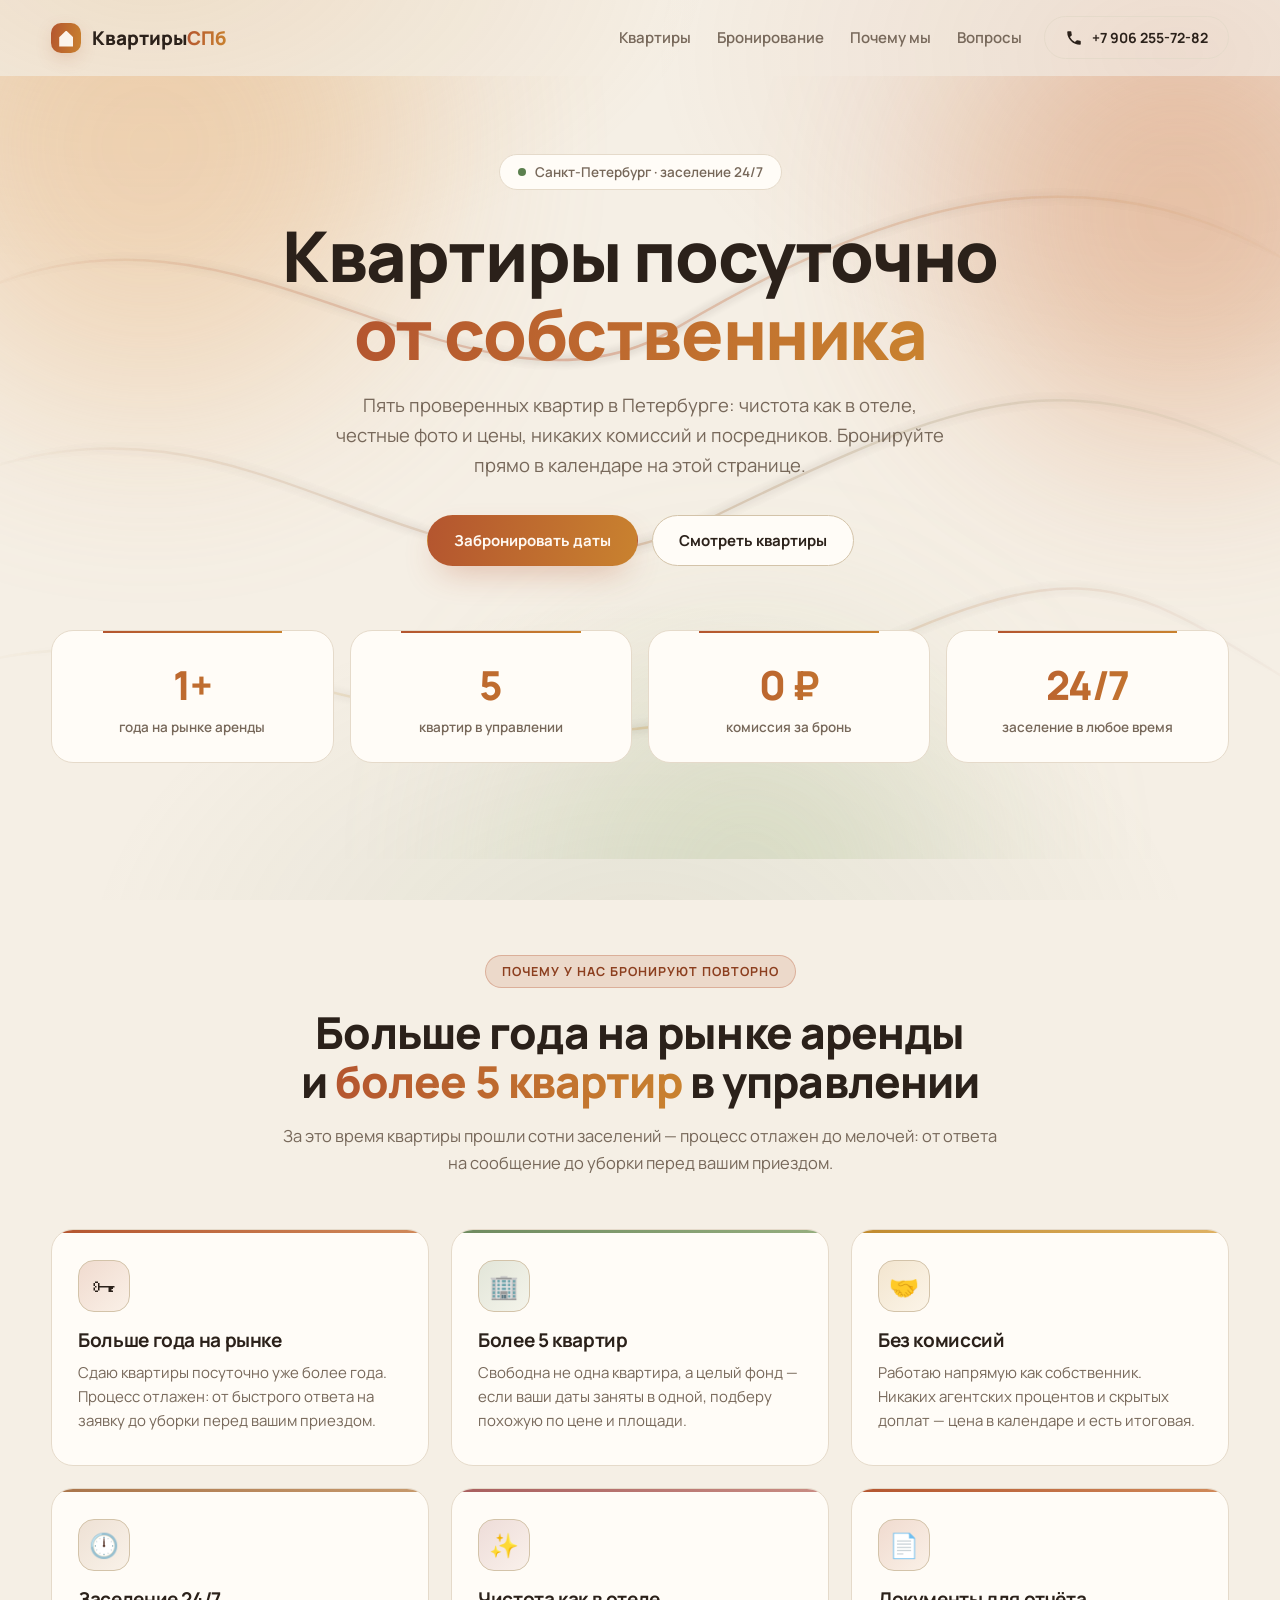
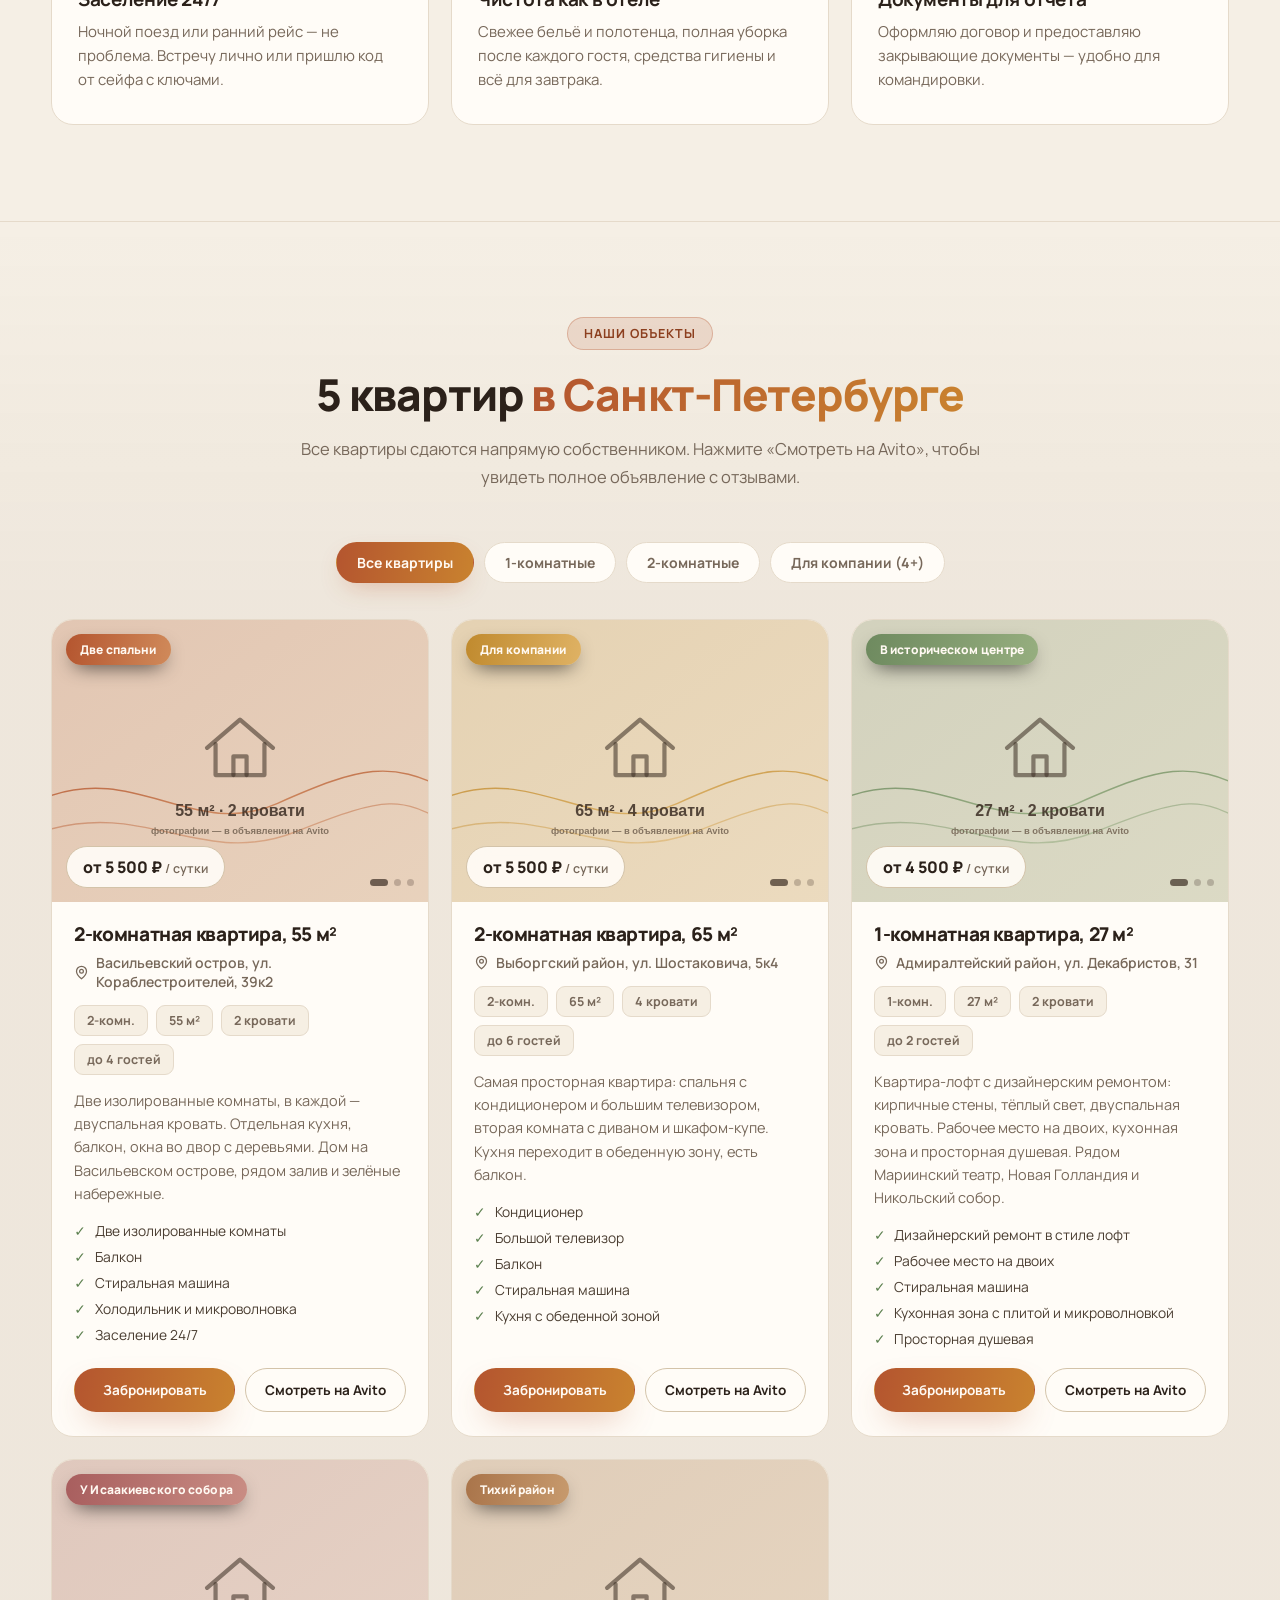
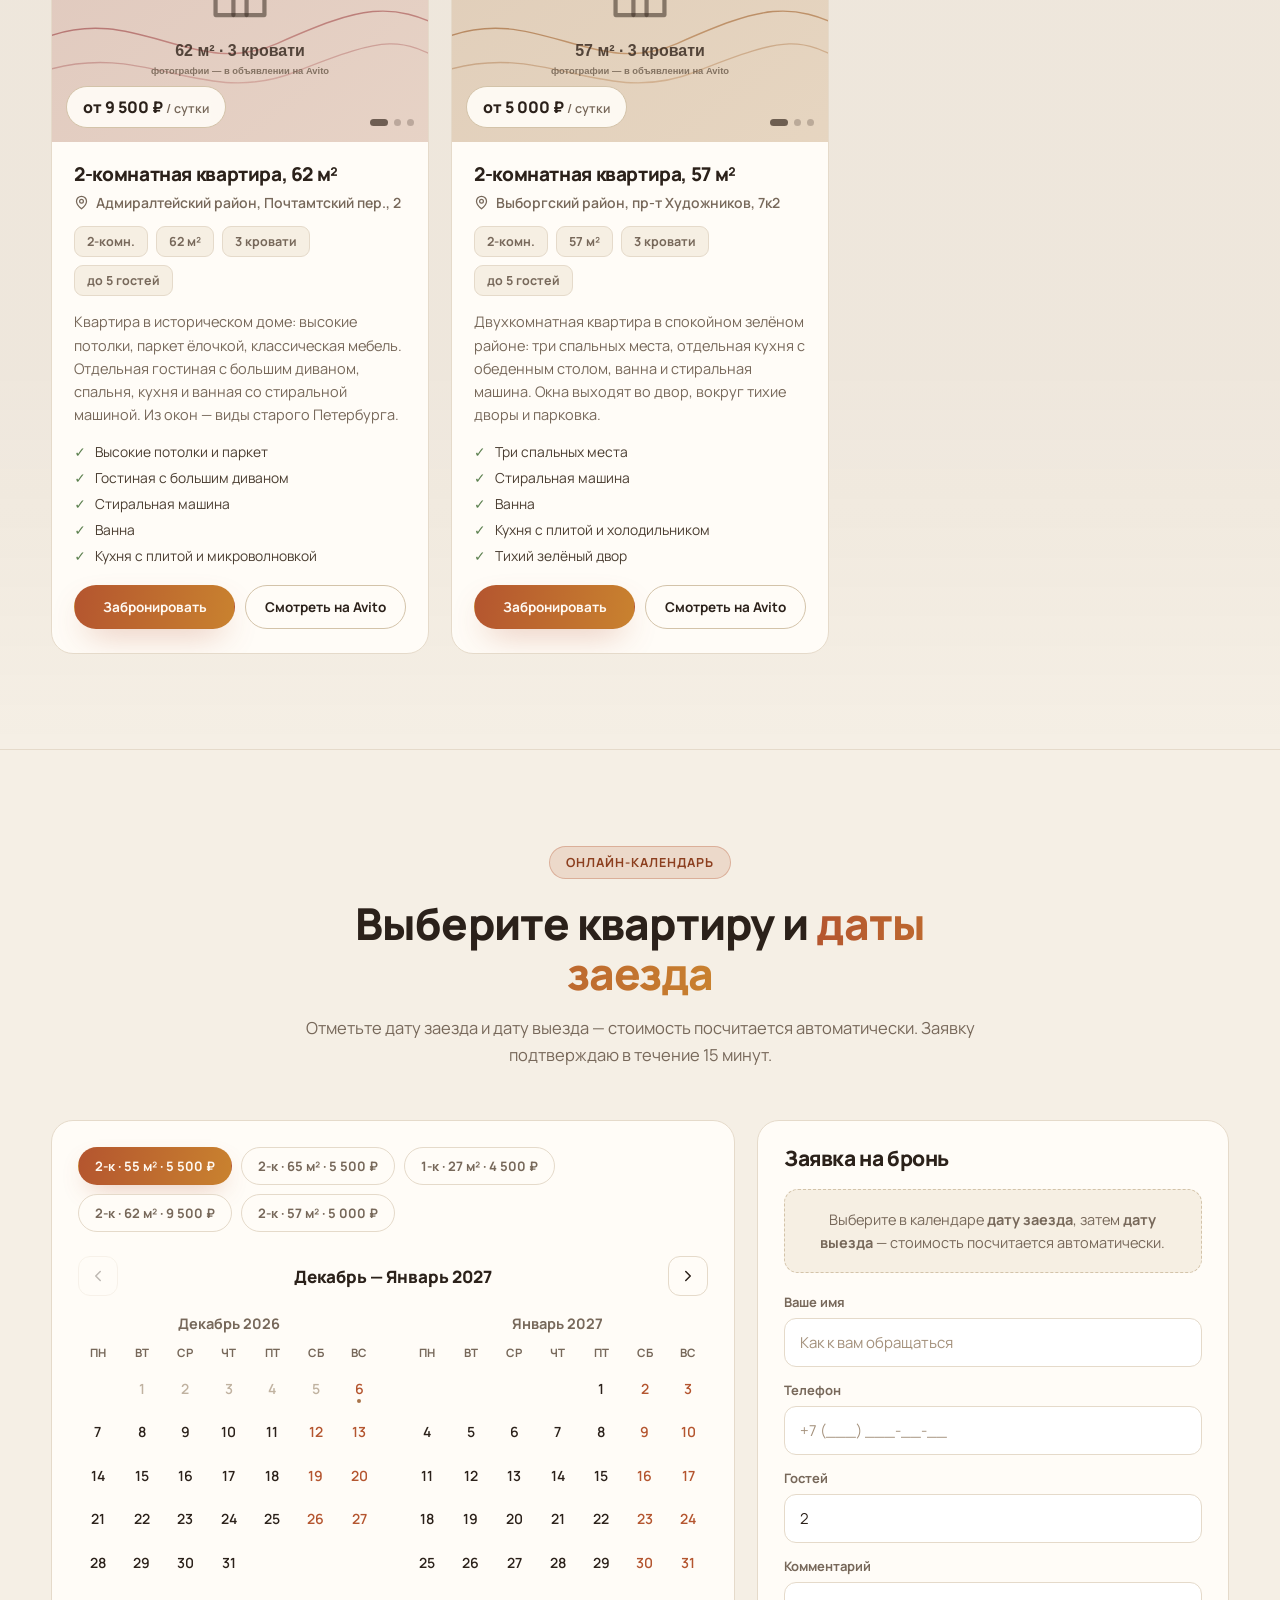
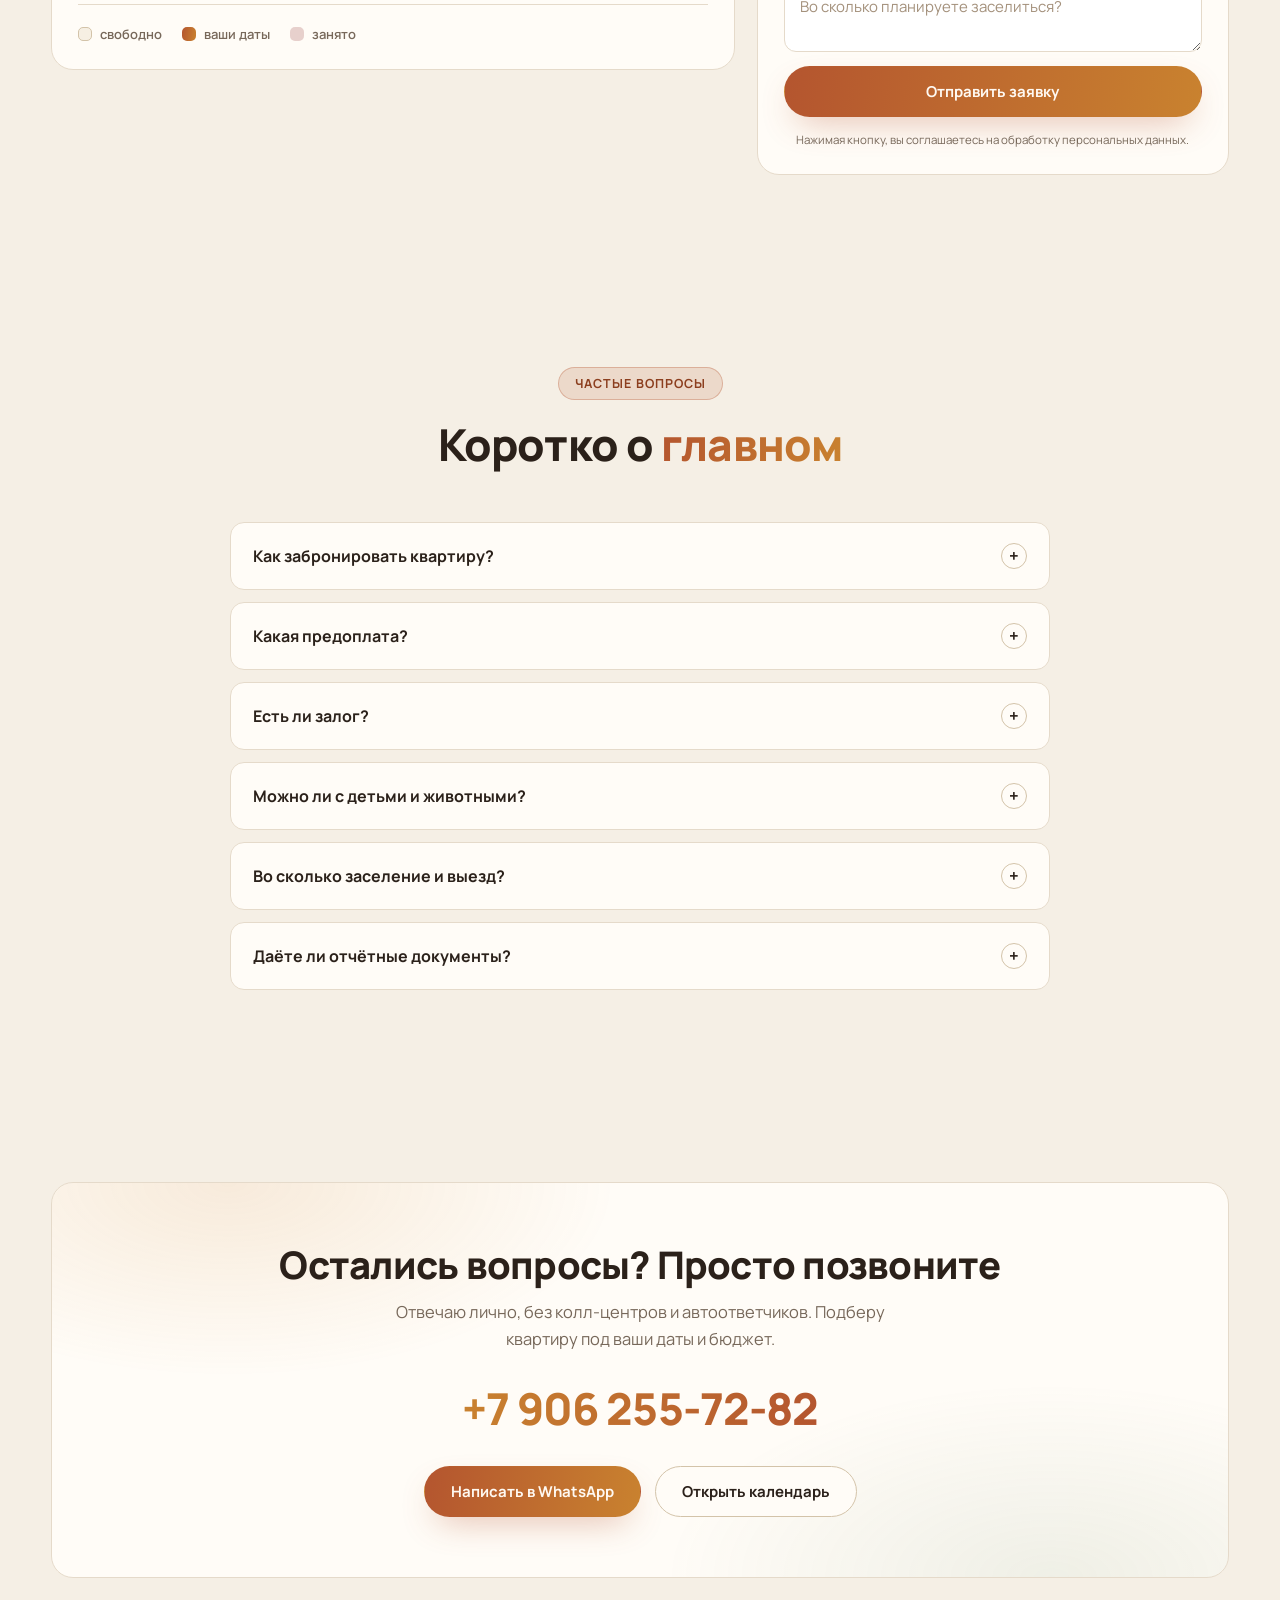
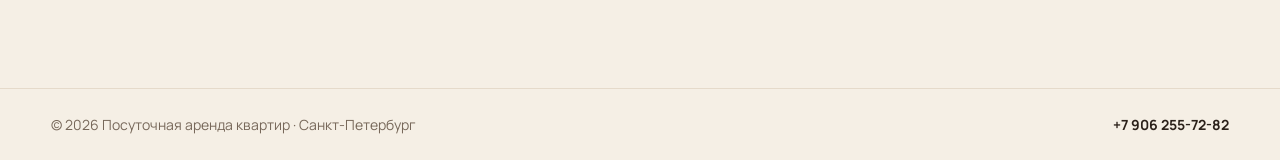
==== commit 6e98d6e7: "Тёплая песочная палитра вместо тёмной Фон #F5EFE5, глубокий коричневый текст, терракотовый акцент. С" ====
--- a/index.html
+++ b/index.html
@@ -29,6 +29,7 @@
 <link rel="preconnect" href="https://fonts.googleapis.com">
 <link rel="preconnect" href="https://fonts.gstatic.com" crossorigin>
 <link href="https://fonts.googleapis.com/css2?family=Manrope:wght@400;500;600;700;800&display=swap" rel="stylesheet">
+<meta name="theme-color" content="#F5EFE5">
 <link rel="stylesheet" href="assets/css/styles.css">
 <link rel="icon" href="data:image/svg+xml,<svg xmlns='http://www.w3.org/2000/svg' viewBox='0 0 100 100'><text y='.9em' font-size='90'>🏠</text></svg>">
 </head>
@@ -63,19 +64,19 @@
   <svg class="hero__lines" viewBox="0 0 1440 620" preserveAspectRatio="none" aria-hidden="true">
     <defs>
       <linearGradient id="lg1" x1="0" y1="0" x2="1" y2="0">
-        <stop offset="0%" stop-color="#7c5cff" stop-opacity="0"/>
-        <stop offset="45%" stop-color="#7c5cff" stop-opacity=".9"/>
-        <stop offset="100%" stop-color="#22d3ee" stop-opacity="0"/>
+        <stop offset="0%" stop-color="#B4552F" stop-opacity="0"/>
+        <stop offset="45%" stop-color="#B4552F" stop-opacity=".9"/>
+        <stop offset="100%" stop-color="#C9822F" stop-opacity="0"/>
       </linearGradient>
       <linearGradient id="lg2" x1="0" y1="0" x2="1" y2="0">
-        <stop offset="0%" stop-color="#f472b6" stop-opacity="0"/>
-        <stop offset="50%" stop-color="#f472b6" stop-opacity=".8"/>
-        <stop offset="100%" stop-color="#fbbf24" stop-opacity="0"/>
+        <stop offset="0%" stop-color="#A9744A" stop-opacity="0"/>
+        <stop offset="50%" stop-color="#A9744A" stop-opacity=".8"/>
+        <stop offset="100%" stop-color="#6E8A5F" stop-opacity="0"/>
       </linearGradient>
       <linearGradient id="lg3" x1="0" y1="0" x2="1" y2="0">
-        <stop offset="0%" stop-color="#34d399" stop-opacity="0"/>
-        <stop offset="55%" stop-color="#34d399" stop-opacity=".7"/>
-        <stop offset="100%" stop-color="#60a5fa" stop-opacity="0"/>
+        <stop offset="0%" stop-color="#C08A2E" stop-opacity="0"/>
+        <stop offset="55%" stop-color="#C08A2E" stop-opacity=".7"/>
+        <stop offset="100%" stop-color="#A85E5E" stop-opacity="0"/>
       </linearGradient>
     </defs>
     <path class="ln ln--1" d="M-50 180 C 260 60, 520 300, 760 200 S 1240 40, 1500 170" fill="none" stroke="url(#lg1)" stroke-width="2"/>
--- a/assets/css/styles.css
+++ b/assets/css/styles.css
@@ -3,27 +3,30 @@
    ========================================================================== */
 
 :root{
-  --bg:            #0b0d1a;
-  --bg-2:          #101324;
-  --panel:         rgba(255,255,255,.045);
-  --panel-2:       rgba(255,255,255,.07);
-  --stroke:        rgba(255,255,255,.10);
-  --stroke-2:      rgba(255,255,255,.18);
-  --text:          #eef0ff;
-  --muted:         #a2a8c8;
-
-  --violet:        #7c5cff;
-  --sky:           #38bdf8;
-  --teal:          #2dd4bf;
-  --amber:         #fbbf24;
-  --rose:          #fb7185;
-  --green:         #34d399;
-
-  --grad-main:     linear-gradient(100deg, #7c5cff, #38bdf8 45%, #2dd4bf);
-  --grad-warm:     linear-gradient(100deg, #fb7185, #fbbf24);
+  /* Тёплая песочная палитра: спокойный фон, глубокий коричневый текст,
+     терракотовый акцент. Ставка на доверие, а не на яркость. */
+  --bg:            #F5EFE5;
+  --bg-2:          #EFE6D8;
+  --panel:         #FFFCF7;
+  --panel-2:       #F6EFE3;
+  --stroke:        #E5DACA;
+  --stroke-2:      #D3C3A9;
+  --text:          #2B211A;
+  --muted:         #77685A;
+  --on-accent:     #FFF9F2;
+
+  --violet:        #B4552F;   /* терракота     */
+  --sky:           #A9744A;   /* охра          */
+  --teal:          #6E8A5F;   /* шалфей        */
+  --amber:         #C08A2E;   /* мёд           */
+  --rose:          #A85E5E;   /* пыльная роза  */
+  --green:         #5B7F4E;
+
+  --grad-main:     linear-gradient(100deg, #B4552F, #C9822F);
+  --grad-warm:     linear-gradient(100deg, #C9822F, #B4552F);
   --radius:        22px;
   --radius-sm:     14px;
-  --shadow:        0 24px 60px -20px rgba(0,0,0,.75);
+  --shadow:        0 22px 48px -24px rgba(74,50,30,.38);
   --ease:          cubic-bezier(.22,.86,.36,1);
 }
 
@@ -40,9 +43,9 @@
 body::before{
   content:''; position:fixed; inset:0; z-index:0; pointer-events:none;
   background:
-    radial-gradient(900px 500px at 12% -5%, rgba(124,92,255,.20), transparent 60%),
-    radial-gradient(800px 500px at 92% 8%,  rgba(45,212,191,.14), transparent 62%),
-    radial-gradient(900px 600px at 50% 110%,rgba(251,113,133,.12), transparent 60%);
+    radial-gradient(900px 520px at 12% -5%, rgba(201,130,47,.16), transparent 62%),
+    radial-gradient(820px 520px at 92% 6%,  rgba(180,85,47,.12), transparent 64%),
+    radial-gradient(900px 600px at 50% 108%, rgba(110,138,95,.12), transparent 62%);
 }
 img{ max-width:100%; display:block; }
 a{ color:inherit; text-decoration:none; }
@@ -72,12 +75,12 @@
 }
 .btn:hover{ transform:translateY(-2px); }
 .btn--primary{
-  background:var(--grad-main); color:#0a0c18;
-  box-shadow:0 14px 34px -12px rgba(124,92,255,.9);
-}
-.btn--primary:hover{ box-shadow:0 20px 44px -12px rgba(124,92,255,1); }
+  background:var(--grad-main); color:var(--on-accent);
+  box-shadow:0 14px 34px -12px rgba(180,85,47,.42);
+}
+.btn--primary:hover{ box-shadow:0 20px 44px -12px rgba(180,85,47,.5); }
 .btn--outline{ --b:var(--stroke-2); background:var(--panel); backdrop-filter:blur(8px); }
-.btn--outline:hover{ --b:rgba(255,255,255,.4); background:var(--panel-2); }
+.btn--outline:hover{ --b:var(--stroke-2); background:var(--panel-2); }
 .btn--ghost{ --b:var(--stroke); background:transparent; }
 .btn--ghost:hover{ background:var(--panel); }
 .btn--full{ width:100%; }
@@ -89,18 +92,18 @@
   border-bottom:1px solid transparent;
 }
 .header.is-stuck{
-  background:rgba(11,13,26,.82); backdrop-filter:blur(16px);
+  background:rgba(250,245,237,.9); backdrop-filter:blur(16px);
   border-bottom-color:var(--stroke);
 }
 .header__in{ display:flex; align-items:center; gap:22px; padding:16px 0; }
 .logo{ display:flex; align-items:center; gap:11px; font-weight:800; font-size:19px; }
 .logo__mark{
   width:30px; height:30px; border-radius:10px; background:var(--grad-main);
-  box-shadow:0 6px 20px -6px rgba(124,92,255,.9); position:relative;
+  box-shadow:0 6px 20px -6px rgba(180,85,47,.42); position:relative;
 }
 .logo__mark::after{
   content:''; position:absolute; inset:8px 8px 6px; border-radius:3px 3px 0 0;
-  background:rgba(10,12,24,.85);
+  background:rgba(255,252,247,.94);
   clip-path:polygon(50% 0,100% 42%,100% 100%,0 100%,0 42%);
 }
 .logo__text b{ font-weight:800; background:var(--grad-main);
@@ -124,14 +127,14 @@
 /* ─── герой ──────────────────────────────────────────────────────────── */
 .hero{ position:relative; padding:78px 0 96px; overflow:hidden; }
 .hero__in{ text-align:center; }
-.hero__glow{ position:absolute; border-radius:50%; filter:blur(90px); opacity:.5; pointer-events:none; }
-.hero__glow--1{ width:520px; height:520px; background:#7c5cff; top:-190px; left:-110px; animation:float 16s ease-in-out infinite; }
-.hero__glow--2{ width:460px; height:460px; background:#2dd4bf; top:-90px; right:-130px; animation:float 19s ease-in-out infinite reverse; }
-.hero__glow--3{ width:420px; height:420px; background:#fb7185; bottom:-230px; left:42%; opacity:.35; animation:float 22s ease-in-out infinite; }
+.hero__glow{ position:absolute; border-radius:50%; filter:blur(100px); opacity:.42; pointer-events:none; }
+.hero__glow--1{ width:520px; height:520px; background:#E8B27A; top:-190px; left:-110px; animation:float 16s ease-in-out infinite; }
+.hero__glow--2{ width:460px; height:460px; background:#D98F5F; top:-90px; right:-130px; animation:float 19s ease-in-out infinite reverse; }
+.hero__glow--3{ width:420px; height:420px; background:#B8C79E; bottom:-230px; left:42%; opacity:.35; animation:float 22s ease-in-out infinite; }
 @keyframes float{ 50%{ transform:translate3d(30px,40px,0) scale(1.08); } }
 
 .hero__lines{ position:absolute; inset:0; width:100%; height:100%; opacity:.85; pointer-events:none; }
-.ln{ stroke-dasharray:2400; stroke-dashoffset:2400; animation:draw 3s var(--ease) forwards; filter:drop-shadow(0 0 8px currentColor); }
+.ln{ stroke-dasharray:2400; stroke-dashoffset:2400; animation:draw 3s var(--ease) forwards; filter:drop-shadow(0 0 4px currentColor); opacity:.5; }
 .ln--2{ animation-delay:.35s; }
 .ln--3{ animation-delay:.7s; }
 @keyframes draw{ to{ stroke-dashoffset:0; } }
@@ -142,8 +145,8 @@
   color:var(--muted); backdrop-filter:blur(8px);
 }
 .dot{ width:8px; height:8px; border-radius:50%; background:var(--green);
-      box-shadow:0 0 0 0 rgba(52,211,153,.6); animation:pulse 2.2s infinite; }
-@keyframes pulse{ 70%{ box-shadow:0 0 0 9px rgba(52,211,153,0); } 100%{ box-shadow:0 0 0 0 rgba(52,211,153,0); } }
+      box-shadow:0 0 0 0 rgba(91,127,78,.5); animation:pulse 2.2s infinite; }
+@keyframes pulse{ 70%{ box-shadow:0 0 0 9px rgba(91,127,78,0); } 100%{ box-shadow:0 0 0 0 rgba(91,127,78,0); } }
 
 .hero__title{ margin:26px 0 18px; font-size:clamp(38px,6.4vw,70px); font-weight:800; }
 .hero__sub{ max-width:620px; margin:0 auto; color:var(--muted); font-size:clamp(16px,2vw,18.5px); line-height:1.62; }
@@ -164,14 +167,14 @@
 .section{ padding:96px 0; position:relative; }
 .section--alt::before{
   content:''; position:absolute; inset:0; z-index:0;
-  background:linear-gradient(180deg, transparent, rgba(255,255,255,.028) 18%, rgba(255,255,255,.028) 82%, transparent);
+  background:linear-gradient(180deg, transparent, rgba(122,90,60,.05) 18%, rgba(122,90,60,.05) 82%, transparent);
   border-block:1px solid var(--stroke);
 }
 .shead{ text-align:center; max-width:720px; margin:0 auto 52px; }
 .shead__kicker{
   display:inline-block; padding:7px 16px; border-radius:100px; font-size:12.5px; font-weight:700;
-  letter-spacing:.08em; text-transform:uppercase; color:#cfd4ff;
-  background:rgba(124,92,255,.14); border:1px solid rgba(124,92,255,.34);
+  letter-spacing:.08em; text-transform:uppercase; color:#8C3F1F;
+  background:rgba(180,85,47,.14); border:1px solid rgba(180,85,47,.32);
 }
 .shead__title{ margin:20px 0 16px; font-size:clamp(28px,4.4vw,44px); font-weight:800; }
 .shead__text{ color:var(--muted); font-size:16.5px; line-height:1.65; }
@@ -204,8 +207,8 @@
   transition:.25s var(--ease);
 }
 .chip:hover{ color:var(--text); border-color:var(--stroke-2); transform:translateY(-2px); }
-.chip.is-active{ background:var(--grad-main); color:#0a0c18; border-color:transparent;
-  box-shadow:0 10px 26px -10px rgba(124,92,255,.9); }
+.chip.is-active{ background:var(--grad-main); color:var(--on-accent); border-color:transparent;
+  box-shadow:0 10px 26px -10px rgba(180,85,47,.42); }
 
 /* ─── карточки квартир ───────────────────────────────────────────────── */
 .apt{
@@ -215,33 +218,33 @@
 }
 .apt:hover{ transform:translateY(-6px); border-color:var(--stroke-2); box-shadow:var(--shadow); }
 .apt.is-hidden{ display:none; }
-.apt__media{ position:relative; aspect-ratio:4/3; overflow:hidden; background:#141830; cursor:pointer; }
+.apt__media{ position:relative; aspect-ratio:4/3; overflow:hidden; background:var(--bg-2); cursor:pointer; }
 .apt__media img{ width:100%; height:100%; object-fit:cover; transition:transform .6s var(--ease), opacity .3s; }
 .apt:hover .apt__media img{ transform:scale(1.06); }
 .apt__badge{
   position:absolute; top:14px; left:14px; z-index:2; padding:7px 14px; border-radius:100px;
-  font-size:12px; font-weight:800; color:#0a0c18; letter-spacing:.01em;
+  font-size:12px; font-weight:800; color:var(--on-accent); letter-spacing:.01em;
   box-shadow:0 8px 20px -8px rgba(0,0,0,.8);
 }
 .apt__price{
   position:absolute; bottom:14px; left:14px; z-index:2; padding:9px 16px; border-radius:100px;
-  background:rgba(10,12,24,.72); border:1px solid var(--stroke-2); backdrop-filter:blur(10px);
+  background:rgba(255,252,247,.92); border:1px solid var(--stroke-2); backdrop-filter:blur(10px);
   font-weight:800; font-size:16px;
 }
 .apt__price small{ font-weight:600; font-size:12.5px; color:var(--muted); }
 .apt__dots{ position:absolute; bottom:16px; right:14px; z-index:2; display:flex; gap:6px; }
-.apt__dots i{ width:7px; height:7px; border-radius:50%; background:rgba(255,255,255,.4); transition:.25s; }
-.apt__dots i.on{ background:#fff; width:18px; border-radius:6px; }
+.apt__dots i{ width:7px; height:7px; border-radius:50%; background:rgba(58,44,34,.25); transition:.25s; }
+.apt__dots i.on{ background:rgba(58,44,34,.7); width:18px; border-radius:6px; }
 .apt__body{ padding:22px 22px 24px; display:flex; flex-direction:column; flex:1; }
 .apt__title{ font-size:19px; font-weight:800; margin-bottom:8px; }
 .apt__geo{ display:flex; align-items:center; gap:7px; color:var(--muted); font-size:14px; font-weight:600; margin-bottom:14px; }
 .apt__geo svg{ width:15px; height:15px; flex:none; }
 .apt__meta{ display:flex; flex-wrap:wrap; gap:8px; margin-bottom:14px; }
-.apt__meta span{ padding:6px 12px; border-radius:9px; background:rgba(255,255,255,.055);
-  border:1px solid var(--stroke); font-size:12.5px; font-weight:700; color:#c8cdf0; }
+.apt__meta span{ padding:6px 12px; border-radius:9px; background:var(--panel-2);
+  border:1px solid var(--stroke); font-size:12.5px; font-weight:700; color:var(--muted); }
 .apt__about{ color:var(--muted); font-size:14.5px; line-height:1.6; margin-bottom:16px; }
 .apt__feat{ list-style:none; padding:0; margin:0 0 20px; display:grid; gap:7px; }
-.apt__feat li{ font-size:13.8px; color:#c2c8e8; display:flex; gap:9px; align-items:flex-start; }
+.apt__feat li{ font-size:13.8px; color:#4A3D31; display:flex; gap:9px; align-items:flex-start; }
 .apt__feat li::before{ content:'✓'; color:var(--green); font-weight:800; }
 .apt__btns{ display:grid; grid-template-columns:1fr 1fr; gap:10px; margin-top:auto; }
 .apt__btns .btn{ padding:12px 14px; font-size:13.5px; }
@@ -268,7 +271,7 @@
 .month__name{ text-align:center; font-weight:700; font-size:14.5px; color:var(--muted);
   margin-bottom:12px; text-transform:capitalize; }
 .month__dow, .month__days{ display:grid; grid-template-columns:repeat(7,1fr); gap:4px; }
-.month__dow span{ text-align:center; font-size:11.5px; font-weight:700; color:#6f77a0;
+.month__dow span{ text-align:center; font-size:11.5px; font-weight:700; color:var(--muted);
   text-transform:uppercase; padding-bottom:8px; }
 .day{
   aspect-ratio:1; border:0; border-radius:11px; background:transparent; color:var(--text);
@@ -277,12 +280,12 @@
 }
 .day:hover:not(:disabled){ background:var(--panel-2); transform:scale(1.06); }
 .day.is-empty{ visibility:hidden; }
-.day:disabled{ color:#4a5170; cursor:not-allowed; }
-.day.is-busy{ color:#7b3b52; text-decoration:line-through; background:rgba(251,113,133,.12); cursor:not-allowed; }
-.day.is-we{ color:#ffb4c4; }
-.day.is-range{ background:rgba(124,92,255,.20); border-radius:0; color:#fff; }
-.day.is-edge{ background:var(--grad-main); color:#0a0c18; font-weight:800;
-  box-shadow:0 8px 20px -8px rgba(124,92,255,1); }
+.day:disabled{ color:#C0B2A0; cursor:not-allowed; }
+.day.is-busy{ color:#A8837A; text-decoration:line-through; background:rgba(168,94,94,.10); cursor:not-allowed; }
+.day.is-we{ color:#B4552F; }
+.day.is-range{ background:rgba(180,85,47,.16); border-radius:0; color:var(--text); }
+.day.is-edge{ background:var(--grad-main); color:var(--on-accent); font-weight:800;
+  box-shadow:0 8px 20px -8px rgba(180,85,47,.5); }
 .day.is-edge.is-start{ border-radius:11px 0 0 11px; }
 .day.is-edge.is-end{ border-radius:0 11px 11px 0; }
 .day.is-edge.is-only{ border-radius:11px; }
@@ -290,7 +293,7 @@
   content:''; position:absolute; bottom:5px; left:50%; transform:translateX(-50%);
   width:4px; height:4px; border-radius:50%; background:var(--sky);
 }
-.day.is-edge.is-today::after{ background:#0a0c18; }
+.day.is-edge.is-today::after{ background:var(--on-accent); }
 
 .legend{ display:flex; gap:20px; flex-wrap:wrap; margin-top:22px; padding-top:20px;
   border-top:1px solid var(--stroke); font-size:13px; color:var(--muted); font-weight:600; }
@@ -298,10 +301,10 @@
 .lg{ width:14px; height:14px; border-radius:5px; }
 .lg--free{ background:var(--panel-2); border:1px solid var(--stroke-2); }
 .lg--sel{ background:var(--grad-main); }
-.lg--busy{ background:rgba(251,113,133,.3); }
+.lg--busy{ background:rgba(168,94,94,.28); }
 
 .sum{ border-radius:var(--radius-sm); border:1px dashed var(--stroke-2);
-  background:rgba(255,255,255,.03); padding:18px; margin-bottom:20px; }
+  background:var(--panel-2); padding:18px; margin-bottom:20px; }
 .sum__row{ display:flex; justify-content:space-between; gap:12px; font-size:14.5px; padding:6px 0; }
 .sum__row span:first-child{ color:var(--muted); font-weight:600; }
 .sum__row span:last-child{ font-weight:700; text-align:right; }
@@ -315,26 +318,26 @@
 
 /* список-запасной вариант без JavaScript */
 .plain-list{ list-style:none; padding:0; margin:0 0 18px; display:grid; gap:10px; }
-.plain-list a{ color:#c8cdf0; text-decoration:underline; font-size:15.5px; }
+.plain-list a{ color:#8C3F1F; text-decoration:underline; font-size:15.5px; }
 .field{ display:grid; gap:7px; }
 .field span{ font-size:13px; font-weight:700; color:var(--muted); }
 .field input, .field textarea{
   width:100%; padding:13px 15px; border-radius:12px; border:1px solid var(--stroke);
-  background:rgba(255,255,255,.05); color:var(--text); font:inherit; font-size:15px;
+  background:#fff; color:var(--text); font:inherit; font-size:15px;
   transition:border-color .25s, background .25s, box-shadow .25s; resize:vertical;
 }
-.field input::placeholder, .field textarea::placeholder{ color:#5f6688; }
+.field input::placeholder, .field textarea::placeholder{ color:#A4917C; }
 .field input:focus, .field textarea:focus{
-  outline:none; border-color:rgba(124,92,255,.75); background:rgba(124,92,255,.08);
-  box-shadow:0 0 0 4px rgba(124,92,255,.14);
-}
-.field.is-error input{ border-color:var(--rose); box-shadow:0 0 0 4px rgba(251,113,133,.14); }
-.form__note{ font-size:11.5px; color:#6f77a0; text-align:center; line-height:1.5; }
+  outline:none; border-color:rgba(180,85,47,.75); background:rgba(180,85,47,.06);
+  box-shadow:0 0 0 4px rgba(180,85,47,.14);
+}
+.field.is-error input{ border-color:var(--rose); box-shadow:0 0 0 4px rgba(168,94,94,.16); }
+.form__note{ font-size:11.5px; color:var(--muted); text-align:center; line-height:1.5; }
 
 .ok{ text-align:center; }
 .ok__icon{ width:60px; height:60px; margin:6px auto 16px; border-radius:50%; display:grid;
-  place-items:center; font-size:28px; color:#0a0c18; background:linear-gradient(135deg,#34d399,#2dd4bf);
-  box-shadow:0 14px 34px -12px rgba(52,211,153,.9); }
+  place-items:center; font-size:28px; color:var(--on-accent); background:linear-gradient(135deg,#6E8A5F,#8FA872);
+  box-shadow:0 14px 34px -12px rgba(91,127,78,.35); }
 .ok h4{ font-size:20px; margin-bottom:10px; font-weight:800; }
 .ok p{ color:var(--muted); font-size:14.5px; line-height:1.65; margin-bottom:20px; }
 .ok__btns{ display:grid; gap:10px; }
@@ -344,10 +347,10 @@
   transition:transform .35s var(--ease), border-color .35s; }
 .rev:hover{ transform:translateY(-5px); border-color:var(--stroke-2); }
 .rev__stars{ color:var(--amber); font-size:15px; letter-spacing:2px; margin-bottom:14px; }
-.rev__text{ color:#ccd1f0; font-size:15px; line-height:1.68; margin-bottom:18px; }
+.rev__text{ color:#4A3D31; font-size:15px; line-height:1.68; margin-bottom:18px; }
 .rev__who{ display:flex; align-items:center; gap:12px; }
 .rev__ava{ width:40px; height:40px; border-radius:50%; display:grid; place-items:center;
-  font-weight:800; color:#0a0c18; background:var(--grad-main); font-size:16px; }
+  font-weight:800; color:var(--on-accent); background:var(--grad-main); font-size:16px; }
 .rev__name{ font-weight:700; font-size:15px; }
 .rev__date{ font-size:12.5px; color:var(--muted); }
 
@@ -355,13 +358,13 @@
 .faq{ display:grid; gap:12px; }
 .faq__item{ border-radius:var(--radius-sm); border:1px solid var(--stroke); background:var(--panel);
   overflow:hidden; transition:border-color .3s, background .3s; }
-.faq__item.is-open{ border-color:rgba(124,92,255,.5); background:rgba(124,92,255,.07); }
+.faq__item.is-open{ border-color:rgba(180,85,47,.45); background:rgba(180,85,47,.05); }
 .faq__q{ width:100%; display:flex; justify-content:space-between; align-items:center; gap:16px;
   padding:20px 22px; background:transparent; border:0; color:var(--text); text-align:left;
   font-size:16px; font-weight:700; cursor:pointer; }
 .faq__q i{ flex:none; width:26px; height:26px; border-radius:50%; display:grid; place-items:center;
   border:1px solid var(--stroke-2); font-style:normal; font-size:17px; transition:transform .3s var(--ease); }
-.faq__item.is-open .faq__q i{ transform:rotate(45deg); background:var(--grad-main); color:#0a0c18; border-color:transparent; }
+.faq__item.is-open .faq__q i{ transform:rotate(45deg); background:var(--grad-main); color:var(--on-accent); border-color:transparent; }
 .faq__a{ max-height:0; overflow:hidden; transition:max-height .38s var(--ease); }
 .faq__a p{ padding:0 22px 20px; color:var(--muted); font-size:15px; line-height:1.65; }
 
@@ -370,8 +373,8 @@
 .cta{ position:relative; overflow:hidden; padding:60px 40px; text-align:center; }
 .cta__lines{ position:absolute; inset:0; opacity:.5;
   background:
-    radial-gradient(600px 300px at 15% 0%, rgba(124,92,255,.35), transparent 65%),
-    radial-gradient(600px 300px at 85% 100%, rgba(45,212,191,.28), transparent 65%);
+    radial-gradient(600px 300px at 15% 0%, rgba(201,130,47,.28), transparent 65%),
+    radial-gradient(600px 300px at 85% 100%, rgba(110,138,95,.22), transparent 65%);
 }
 .cta__in{ position:relative; }
 .cta h2{ font-size:clamp(25px,3.6vw,38px); font-weight:800; margin-bottom:14px; }
@@ -388,7 +391,7 @@
 .footer a{ font-weight:700; color:var(--text); }
 
 /* ─── лайтбокс ───────────────────────────────────────────────────────── */
-.lb{ position:fixed; inset:0; z-index:120; background:rgba(6,7,15,.94); backdrop-filter:blur(10px);
+.lb{ position:fixed; inset:0; z-index:120; background:rgba(43,33,26,.93); backdrop-filter:blur(10px);
   display:flex; align-items:center; justify-content:center; padding:5vh 6vw; }
 .lb img{ max-width:100%; max-height:90vh; border-radius:16px; box-shadow:var(--shadow); }
 .lb__close, .lb__nav{ position:absolute; border:1px solid var(--stroke-2); background:var(--panel);
@@ -398,13 +401,13 @@
 .lb__nav{ top:50%; transform:translateY(-50%); width:52px; height:52px; font-size:34px; line-height:1; }
 .lb__nav--prev{ left:22px; }
 .lb__nav--next{ right:22px; }
-.lb__close:hover, .lb__nav:hover{ background:var(--panel-2); border-color:#fff; }
+.lb__close:hover, .lb__nav:hover{ background:var(--panel-2); border-color:var(--text); }
 
 /* ─── плавающая кнопка звонка ────────────────────────────────────────── */
 .fab{
   position:fixed; right:22px; bottom:22px; z-index:90; width:58px; height:58px; border-radius:50%;
-  display:none; place-items:center; background:var(--grad-warm); color:#0a0c18;
-  box-shadow:0 16px 34px -10px rgba(251,113,133,.95); transition:transform .3s var(--ease);
+  display:none; place-items:center; background:var(--grad-warm); color:var(--on-accent);
+  box-shadow:0 16px 34px -10px rgba(201,130,47,.42); transition:transform .3s var(--ease);
 }
 .fab svg{ width:26px; height:26px; }
 .fab:hover{ transform:scale(1.08); }
@@ -422,7 +425,7 @@
 @media (max-width:860px){
   .nav{
     position:absolute; top:100%; left:0; right:0; flex-direction:column; gap:0; padding:8px 6vw 18px;
-    background:rgba(11,13,26,.97); backdrop-filter:blur(18px); border-bottom:1px solid var(--stroke);
+    background:rgba(250,245,237,.98); backdrop-filter:blur(18px); border-bottom:1px solid var(--stroke);
     display:none;
   }
   .nav.is-open{ display:flex; }
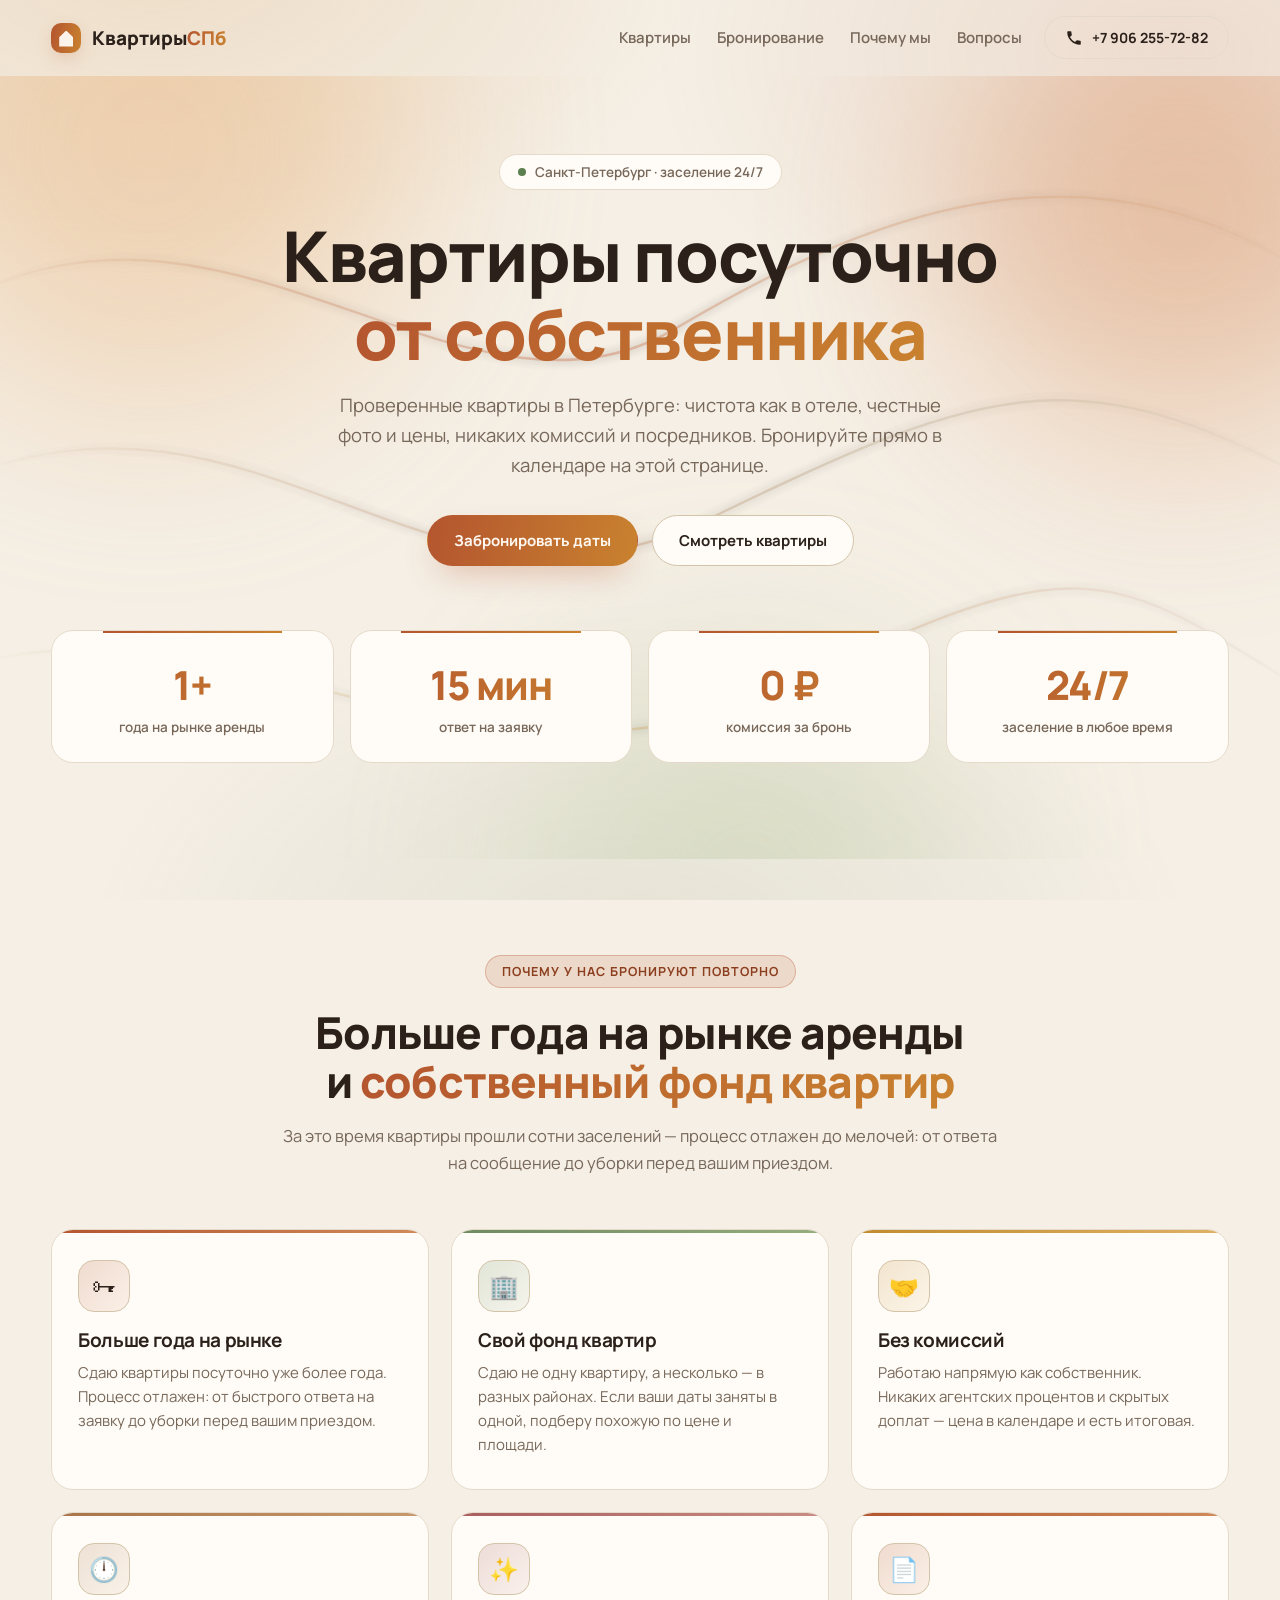
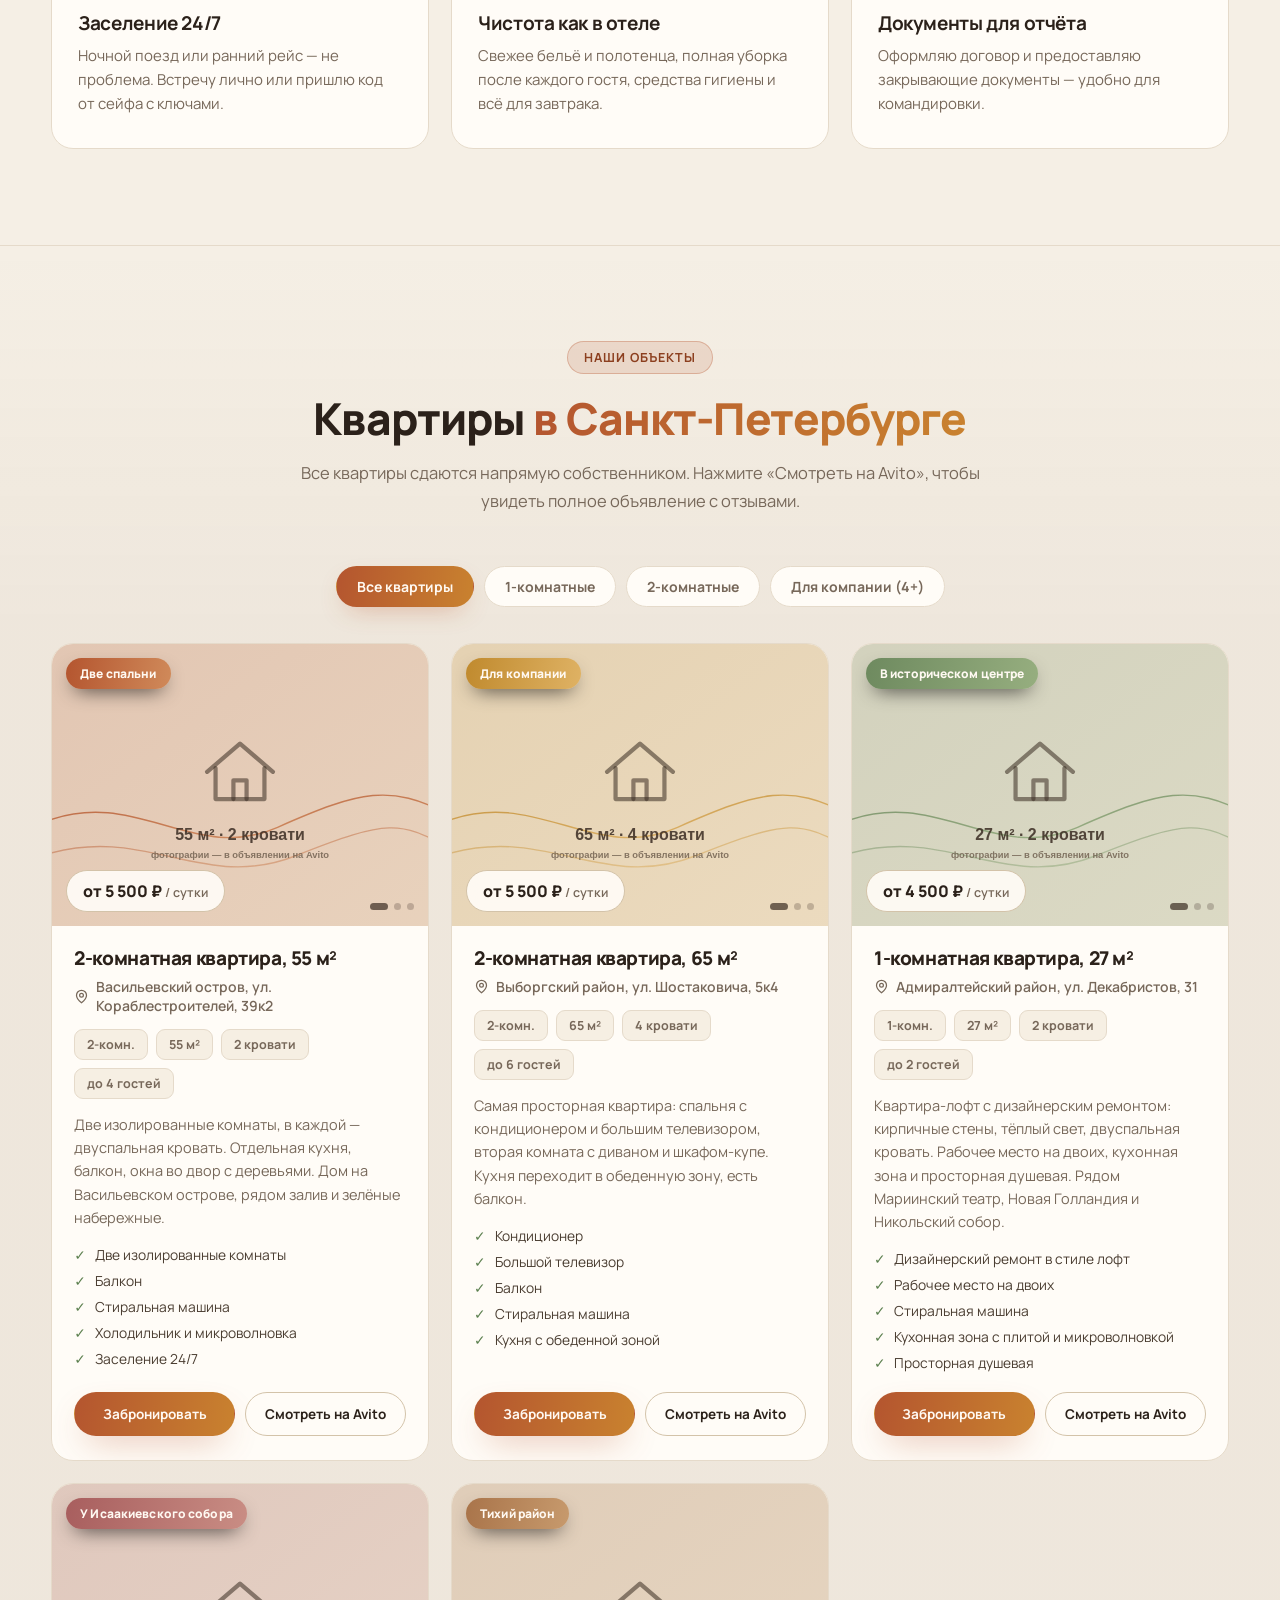
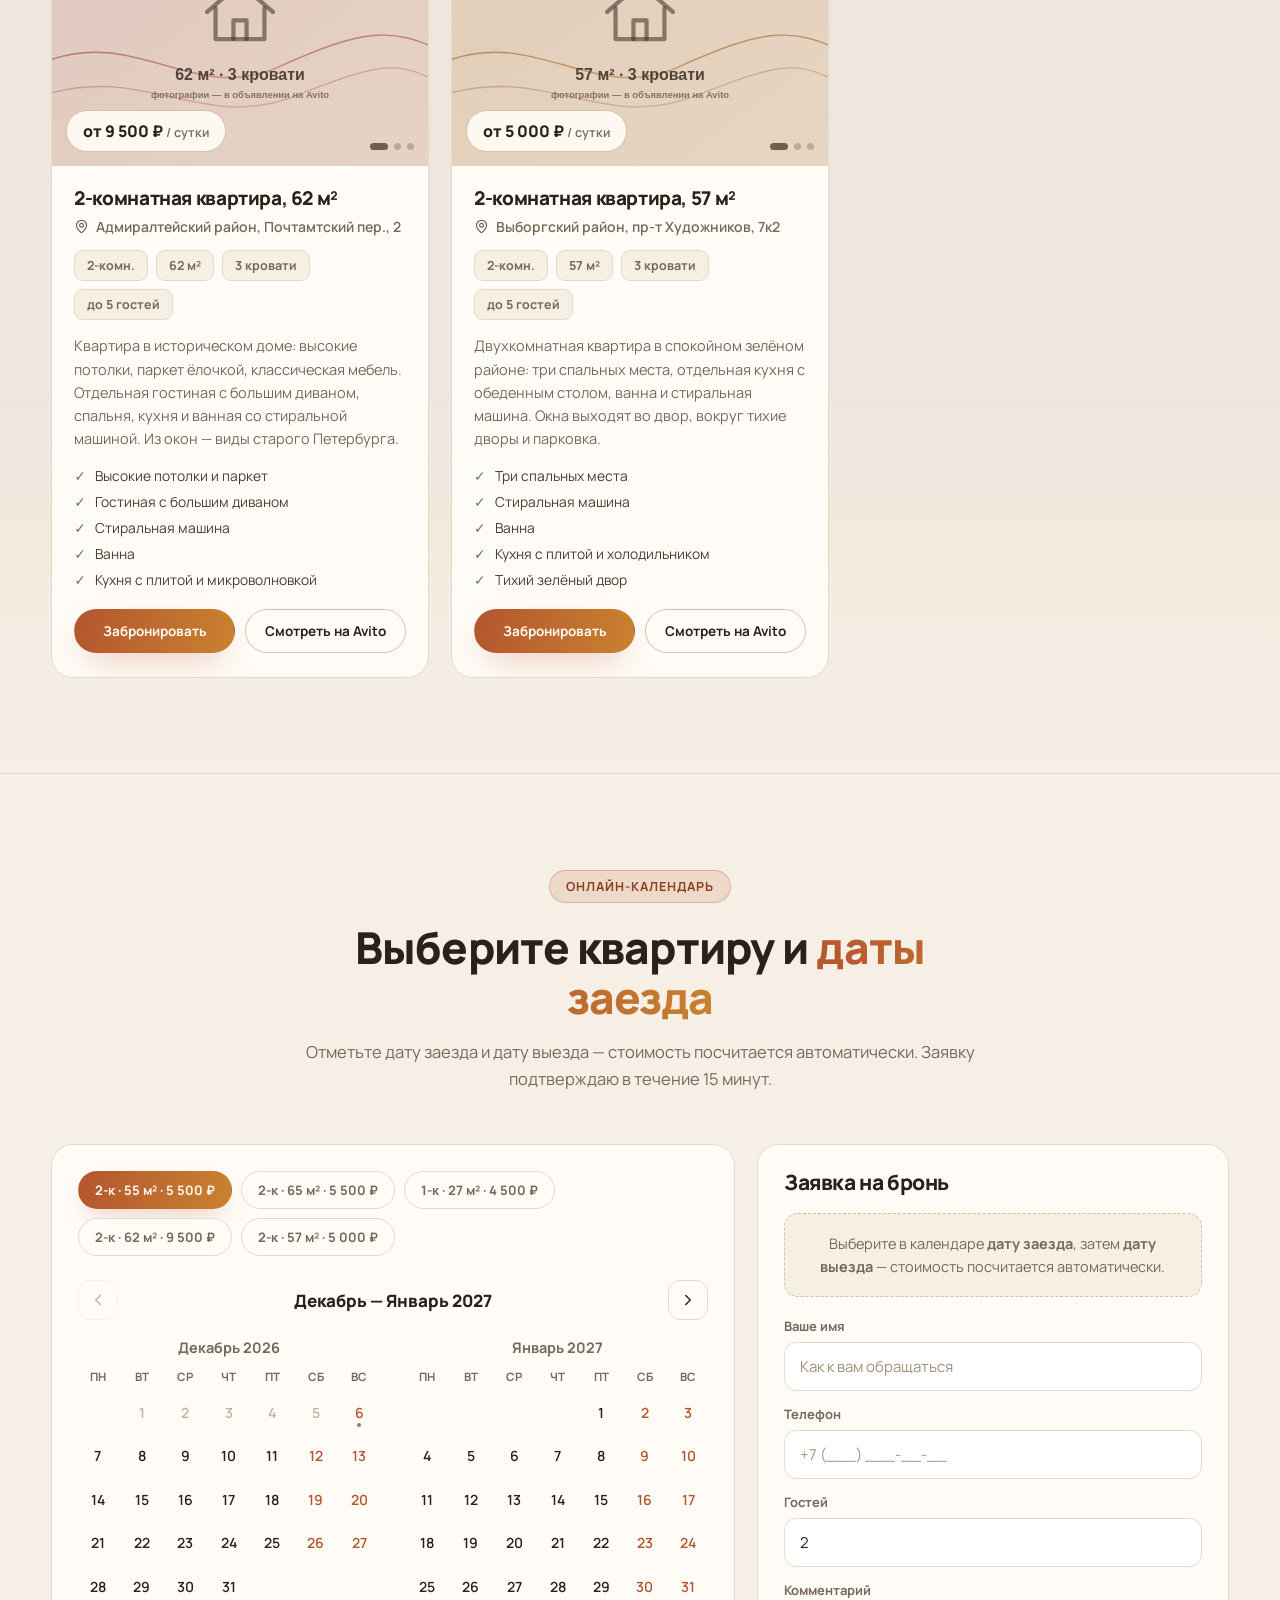
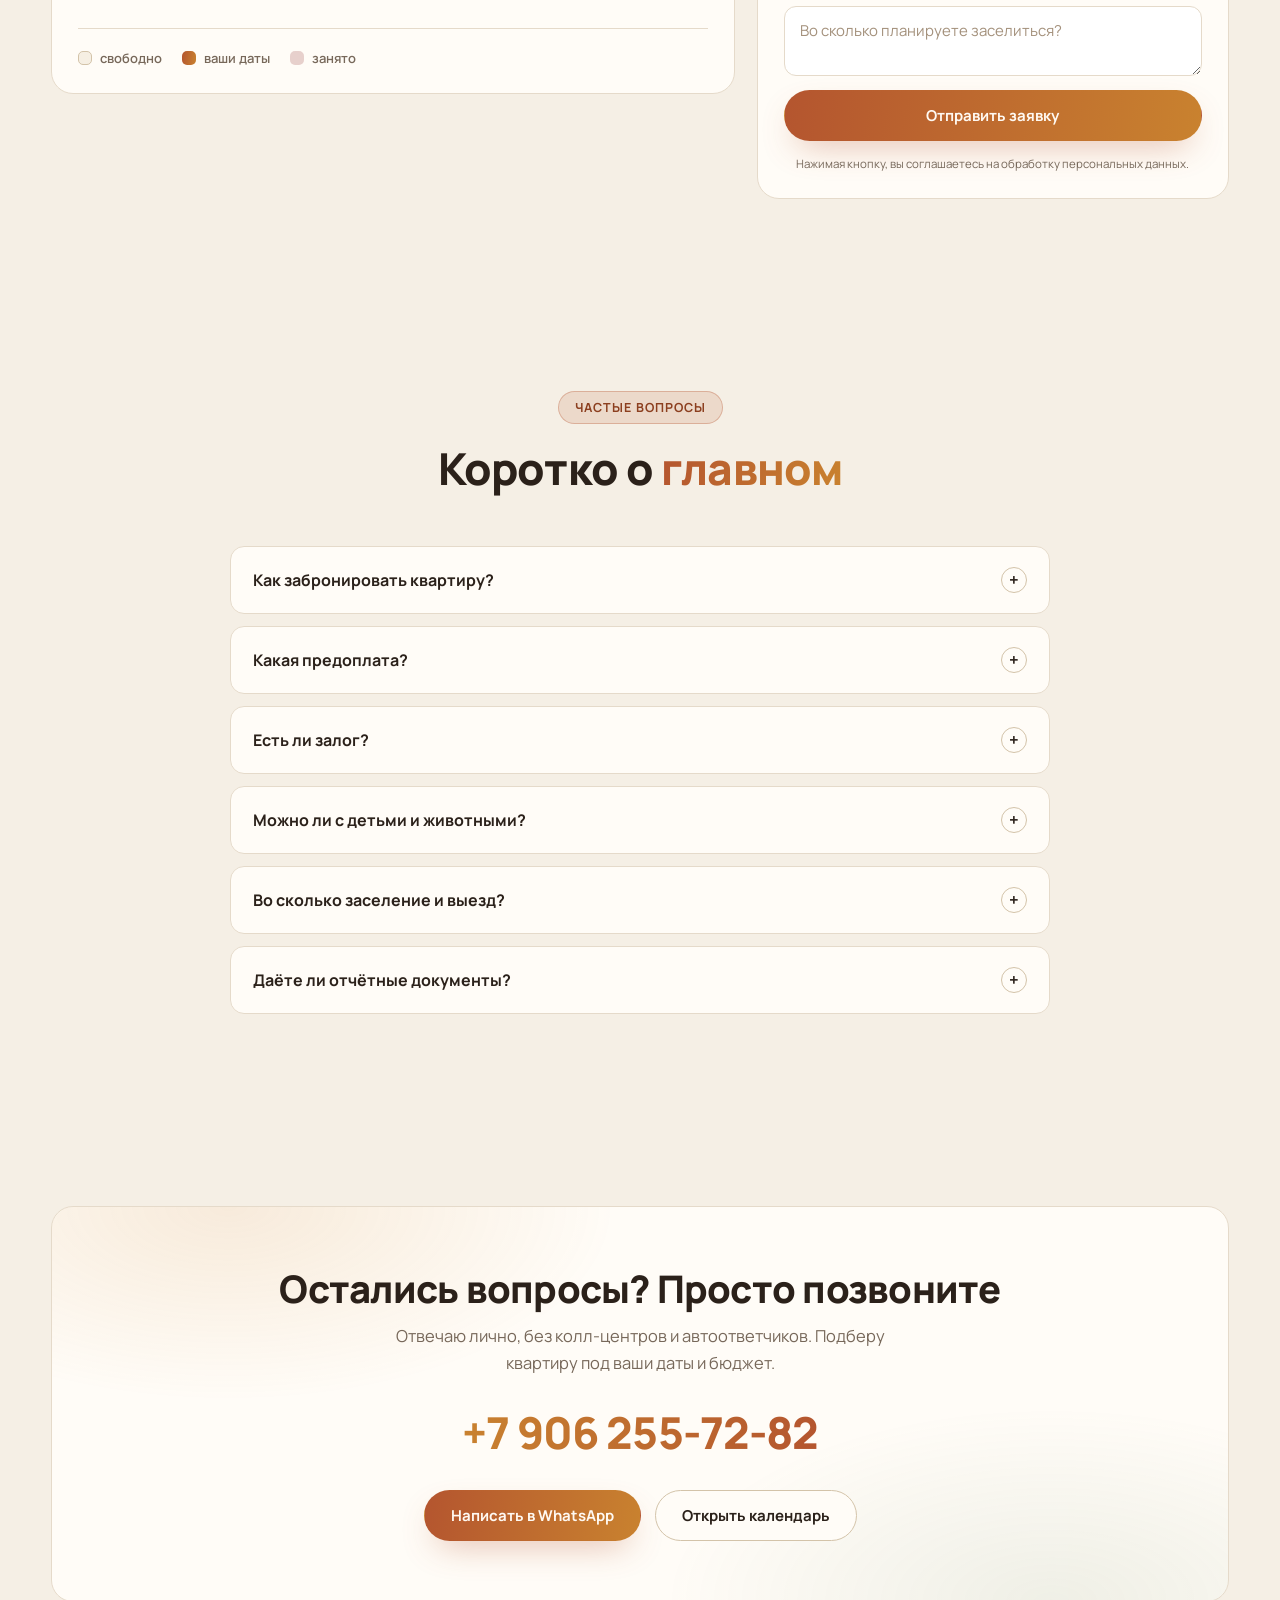
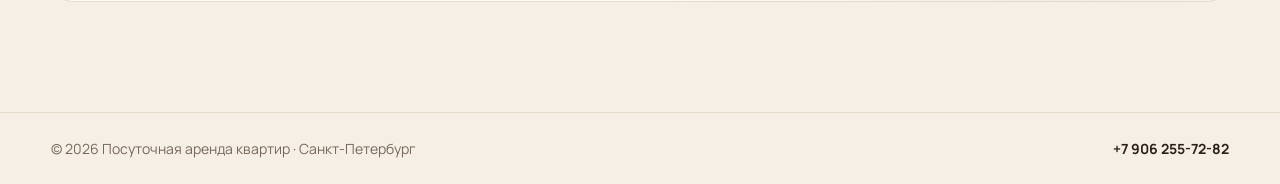
==== commit 17a5167f: "Убрано количество квартир из текстов Число объектов будет расти, поэтому нигде не фиксируется:  - пл" ====
--- a/index.html
+++ b/index.html
@@ -4,7 +4,7 @@
 <meta charset="UTF-8">
 <meta name="viewport" content="width=device-width, initial-scale=1">
 <title>Снять квартиру посуточно в Санкт-Петербурге от собственника — без комиссии</title>
-<meta name="description" content="Посуточная аренда квартир в Санкт-Петербурге от собственника, без комиссии и посредников. 5 проверенных квартир, заселение 24/7, документы для отчёта. Бронирование онлайн по календарю, телефон +7 906 255-72-82.">
+<meta name="description" content="Посуточная аренда квартир в Санкт-Петербурге от собственника, без комиссии и посредников. Проверенные квартиры, заселение 24/7, документы для отчёта. Бронирование онлайн по календарю, телефон +7 906 255-72-82.">
 <link rel="canonical" href="https://apartspb.tech/">
 <meta name="robots" content="index, follow, max-image-preview:large">
 <meta name="yandex-verification" content="99d74bcb9dbc9b0e">
@@ -16,14 +16,14 @@
 <meta property="og:locale" content="ru_RU">
 <meta property="og:site_name" content="КвартирыСПб">
 <meta property="og:title" content="Квартиры посуточно в Санкт-Петербурге от собственника">
-<meta property="og:description" content="5 проверенных квартир, без комиссии, заселение 24/7. Забронируйте даты онлайн за минуту.">
+<meta property="og:description" content="Проверенные квартиры, без комиссии, заселение 24/7. Забронируйте даты онлайн за минуту.">
 <meta property="og:url" content="https://apartspb.tech/">
 <meta property="og:image" content="https://apartspb.tech/assets/og-image.png">
 <meta property="og:image:width" content="1200">
 <meta property="og:image:height" content="630">
 <meta name="twitter:card" content="summary_large_image">
 <meta name="twitter:title" content="Квартиры посуточно в Санкт-Петербурге от собственника">
-<meta name="twitter:description" content="5 проверенных квартир, без комиссии, заселение 24/7. Бронирование онлайн.">
+<meta name="twitter:description" content="Проверенные квартиры, без комиссии, заселение 24/7. Бронирование онлайн.">
 <meta name="twitter:image" content="https://apartspb.tech/assets/og-image.png">
 
 <link rel="preconnect" href="https://fonts.googleapis.com">
@@ -93,7 +93,7 @@
       <span class="grad">от собственника</span>
     </h1>
     <p class="hero__sub">
-      Пять проверенных квартир в Петербурге: чистота как в отеле, честные фото и цены,
+      Проверенные квартиры в Петербурге: чистота как в отеле, честные фото и цены,
       никаких комиссий и посредников. Бронируйте прямо в календаре на этой странице.
     </p>
     <div class="hero__cta">
@@ -110,7 +110,7 @@
   <div class="wrap">
     <div class="shead">
       <span class="shead__kicker">Почему у нас бронируют повторно</span>
-      <h2 class="shead__title">Больше года на рынке аренды<br>и <span class="grad">более 5 квартир</span> в управлении</h2>
+      <h2 class="shead__title">Больше года на рынке аренды<br>и <span class="grad">собственный фонд квартир</span></h2>
       <p class="shead__text">За это время квартиры прошли сотни заселений — процесс отлажен до мелочей: от ответа на сообщение до уборки перед вашим приездом.</p>
     </div>
 
@@ -123,7 +123,7 @@
   <div class="wrap">
     <div class="shead">
       <span class="shead__kicker">Наши объекты</span>
-      <h2 class="shead__title">5 квартир <span class="grad">в Санкт-Петербурге</span></h2>
+      <h2 class="shead__title">Квартиры <span class="grad">в Санкт-Петербурге</span></h2>
       <p class="shead__text">Все квартиры сдаются напрямую собственником. Нажмите «Смотреть на Avito», чтобы увидеть полное объявление с отзывами.</p>
     </div>
 
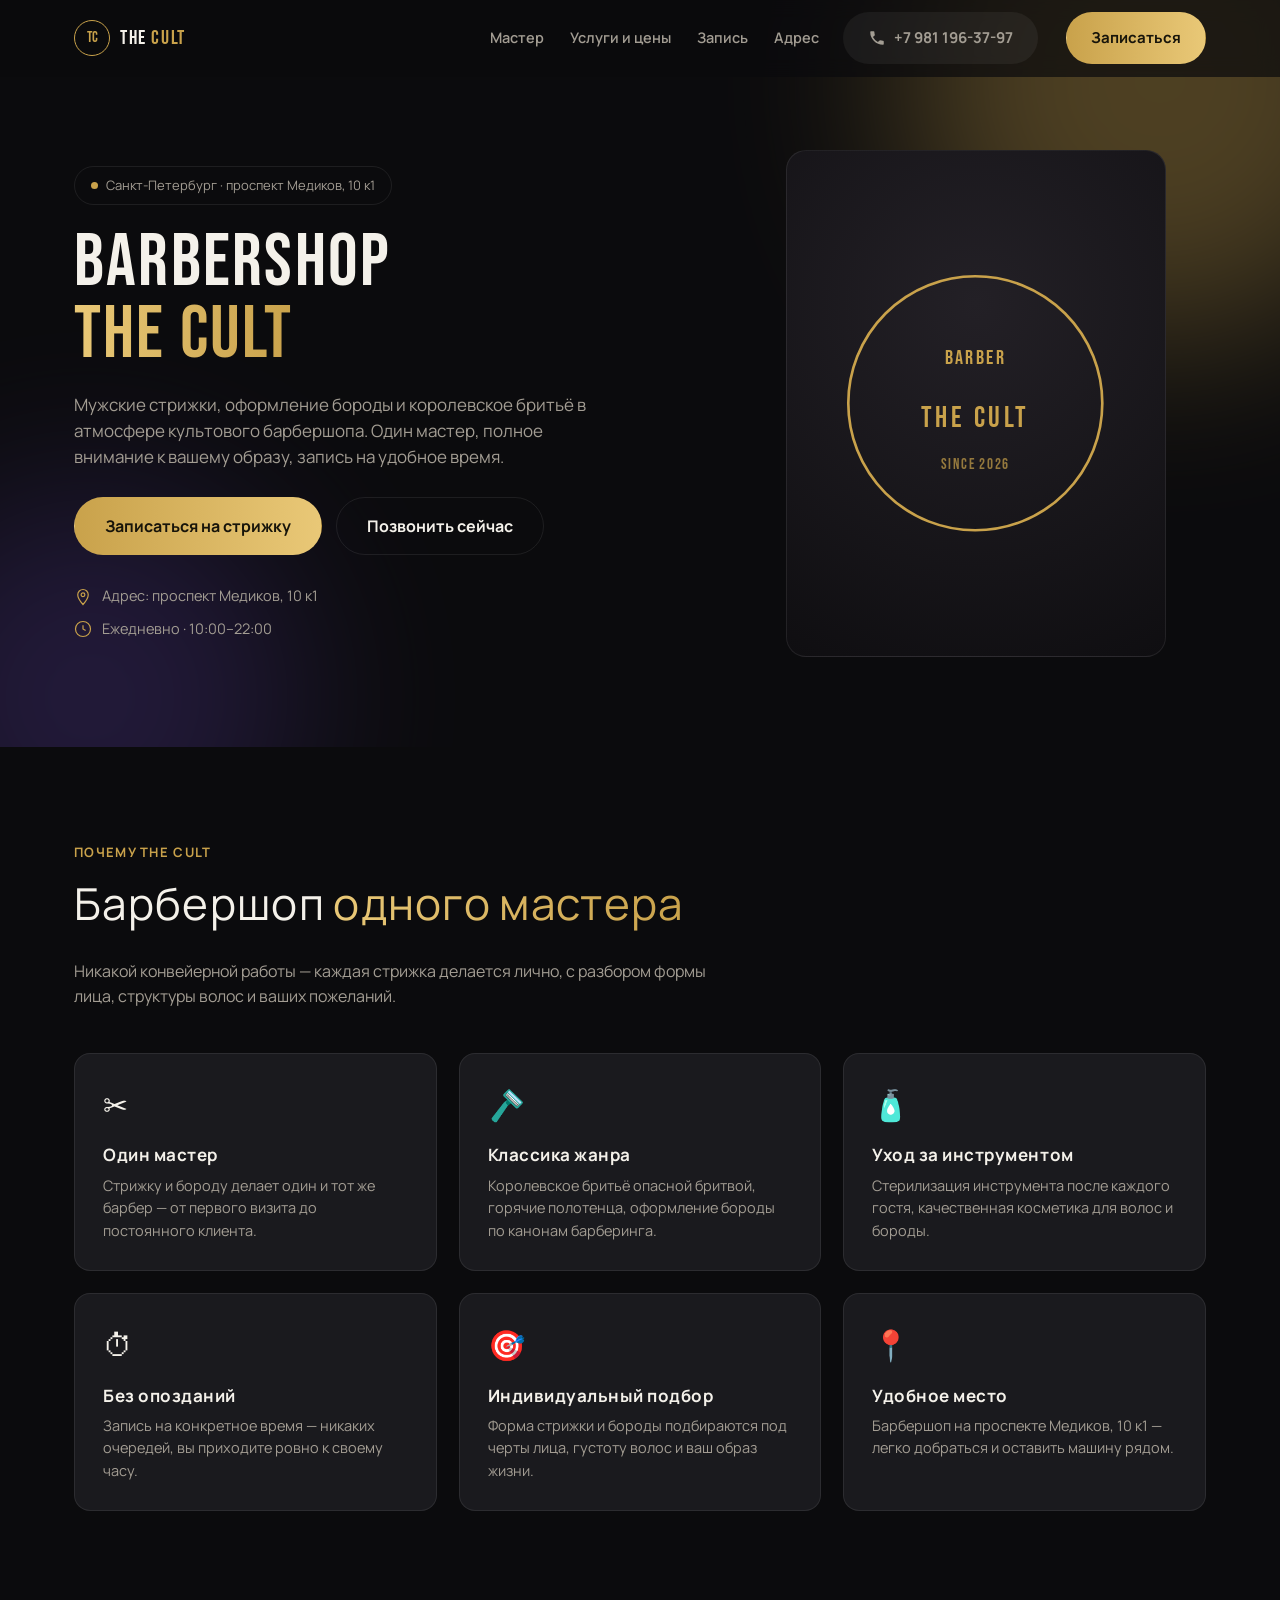
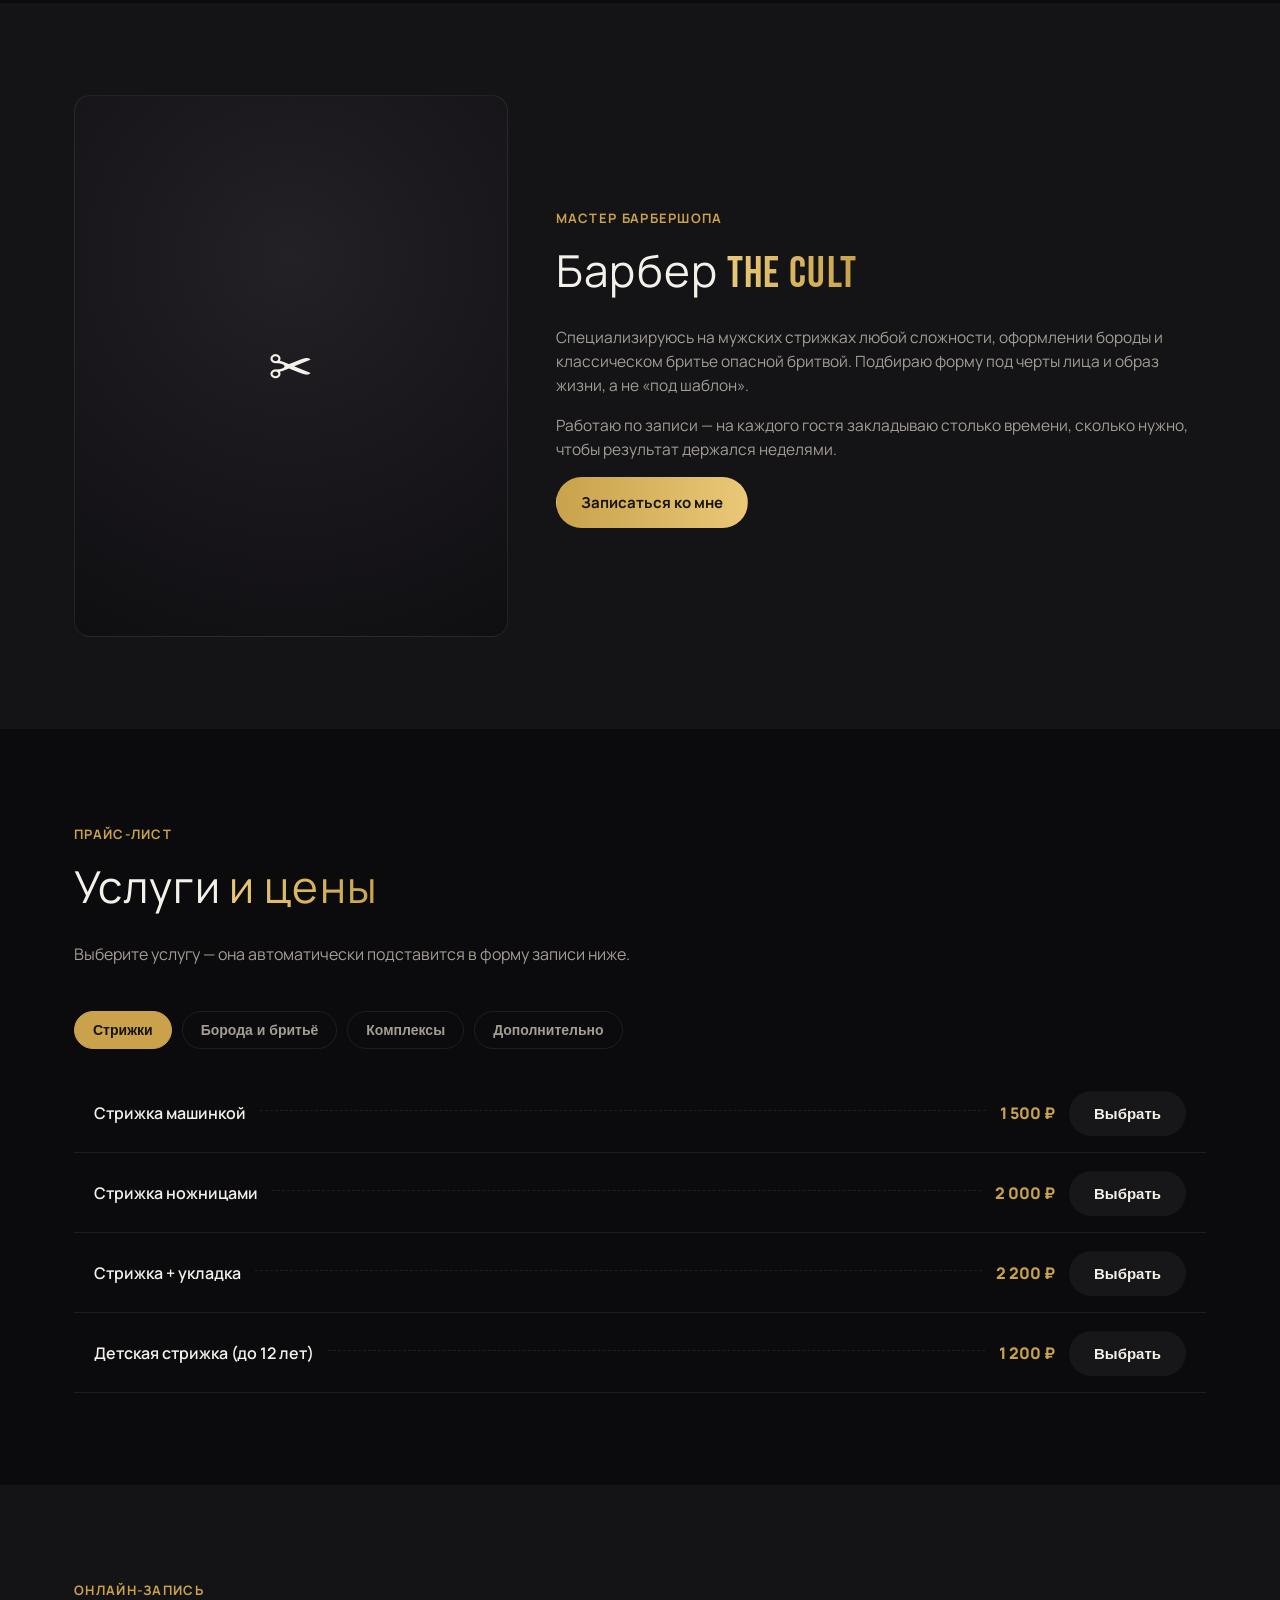
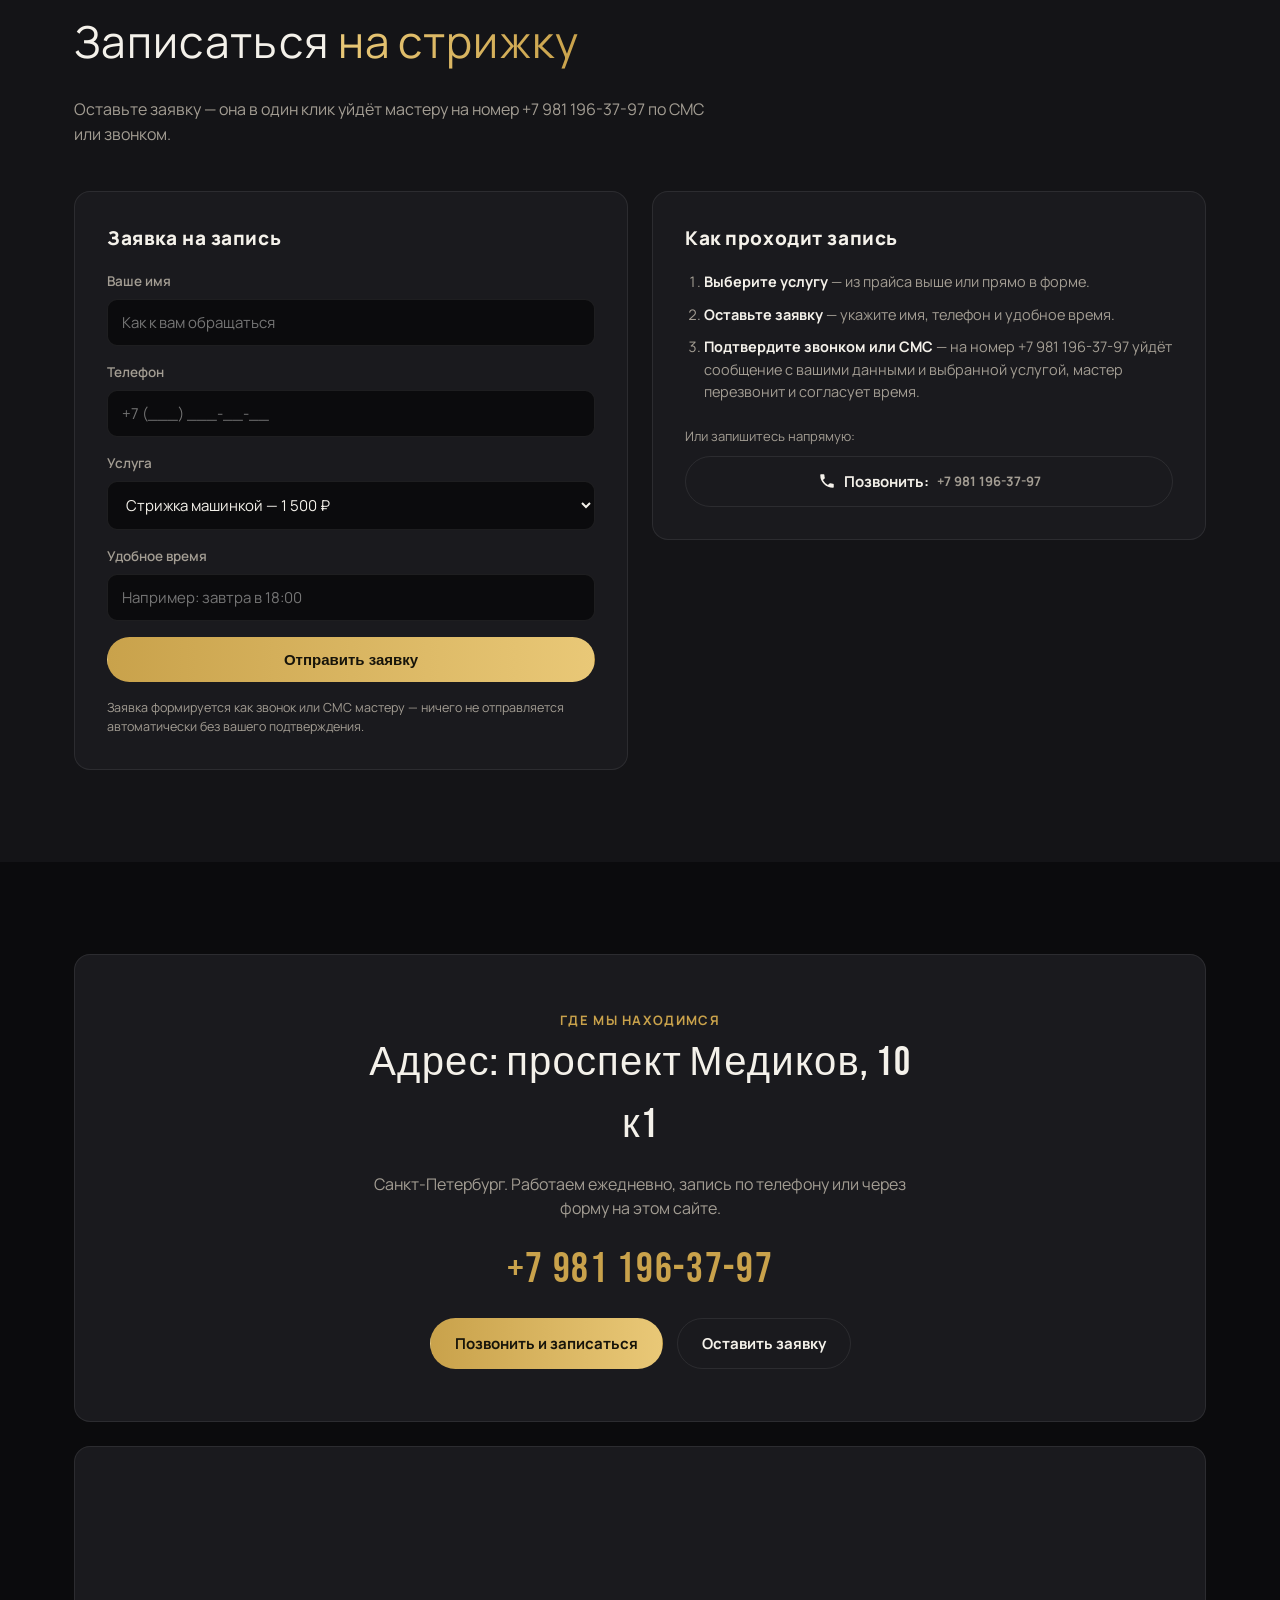
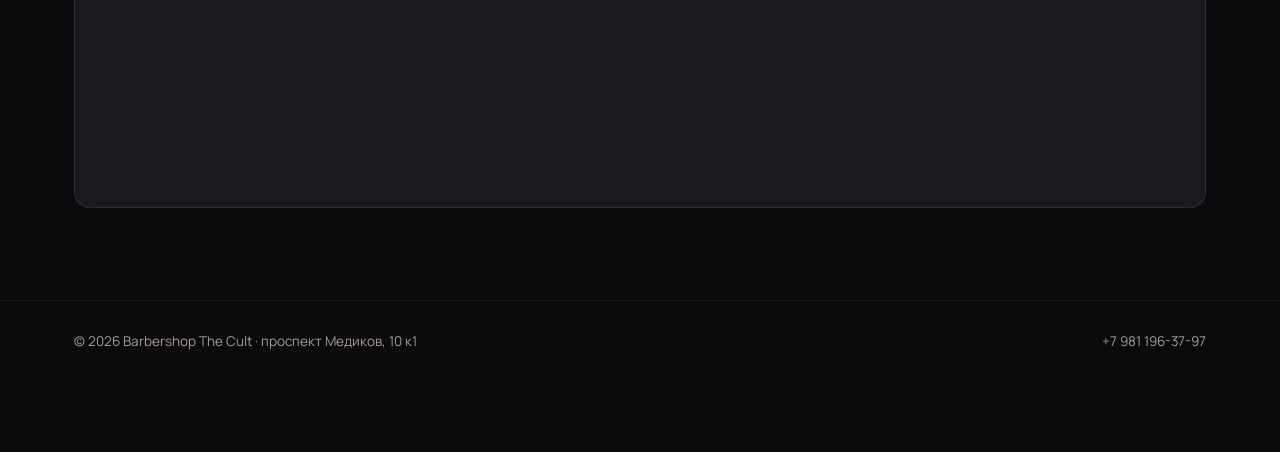
==== commit c7225bf4: "Заменить лендинг на сайт-визитку барбершопа The Cult Одностраничный сайт для одного барбера: адрес «" ====
--- a/index.html
+++ b/index.html
@@ -3,35 +3,13 @@
 <head>
 <meta charset="UTF-8">
 <meta name="viewport" content="width=device-width, initial-scale=1">
-<title>Снять квартиру посуточно в Санкт-Петербурге от собственника — без комиссии</title>
-<meta name="description" content="Посуточная аренда квартир в Санкт-Петербурге от собственника, без комиссии и посредников. Проверенные квартиры, заселение 24/7, документы для отчёта. Бронирование онлайн по календарю, телефон +7 906 255-72-82.">
-<link rel="canonical" href="https://apartspb.tech/">
-<meta name="robots" content="index, follow, max-image-preview:large">
-<meta name="yandex-verification" content="99d74bcb9dbc9b0e">
-<meta name="geo.region" content="RU-SPE">
-<meta name="geo.placename" content="Санкт-Петербург">
-
-<!-- превью при отправке ссылки в мессенджеры и соцсети -->
-<meta property="og:type" content="website">
-<meta property="og:locale" content="ru_RU">
-<meta property="og:site_name" content="КвартирыСПб">
-<meta property="og:title" content="Квартиры посуточно в Санкт-Петербурге от собственника">
-<meta property="og:description" content="Проверенные квартиры, без комиссии, заселение 24/7. Забронируйте даты онлайн за минуту.">
-<meta property="og:url" content="https://apartspb.tech/">
-<meta property="og:image" content="https://apartspb.tech/assets/og-image.png">
-<meta property="og:image:width" content="1200">
-<meta property="og:image:height" content="630">
-<meta name="twitter:card" content="summary_large_image">
-<meta name="twitter:title" content="Квартиры посуточно в Санкт-Петербурге от собственника">
-<meta name="twitter:description" content="Проверенные квартиры, без комиссии, заселение 24/7. Бронирование онлайн.">
-<meta name="twitter:image" content="https://apartspb.tech/assets/og-image.png">
-
+<title>The Cult Barbershop — барбершоп на проспекте Медиков, СПб</title>
+<meta name="description" content="The Cult Barbershop — премиальный барбершоп на проспекте Медиков, 10 к1. Стрижки, борода, королевское бритьё. Запись по телефону +7 981 196-37-97.">
 <link rel="preconnect" href="https://fonts.googleapis.com">
 <link rel="preconnect" href="https://fonts.gstatic.com" crossorigin>
-<link href="https://fonts.googleapis.com/css2?family=Manrope:wght@400;500;600;700;800&display=swap" rel="stylesheet">
-<meta name="theme-color" content="#F5EFE5">
+<link href="https://fonts.googleapis.com/css2?family=Bebas+Neue&family=Manrope:wght@400;500;600;700;800&display=swap" rel="stylesheet">
 <link rel="stylesheet" href="assets/css/styles.css">
-<link rel="icon" href="data:image/svg+xml,<svg xmlns='http://www.w3.org/2000/svg' viewBox='0 0 100 100'><text y='.9em' font-size='90'>🏠</text></svg>">
+<link rel="icon" href="data:image/svg+xml,<svg xmlns='http://www.w3.org/2000/svg' viewBox='0 0 100 100'><text y='.9em' font-size='90'>💈</text></svg>">
 </head>
 <body>
 
@@ -39,19 +17,20 @@
 <header class="header" id="header">
   <div class="wrap header__in">
     <a href="#" class="logo">
-      <span class="logo__mark"></span>
-      <span class="logo__text">Квартиры<b>СПб</b></span>
+      <span class="logo__mark">TC</span>
+      <span class="logo__text">THE <b>CULT</b></span>
     </a>
     <nav class="nav" id="nav">
-      <a href="#apartments">Квартиры</a>
-      <a href="#calendar">Бронирование</a>
-      <a href="#advantages">Почему мы</a>
-      <a href="#faq">Вопросы</a>
+      <a href="#master">Мастер</a>
+      <a href="#prices">Услуги и цены</a>
+      <a href="#booking">Запись</a>
+      <a href="#address">Адрес</a>
     </nav>
     <a class="btn btn--ghost header__phone" id="headerPhone" href="#">
       <svg viewBox="0 0 24 24" class="ico"><path d="M6.6 10.8a15.1 15.1 0 0 0 6.6 6.6l2.2-2.2a1 1 0 0 1 1-.24 11.4 11.4 0 0 0 3.6.58 1 1 0 0 1 1 1V20a1 1 0 0 1-1 1A17 17 0 0 1 3 4a1 1 0 0 1 1-1h3.5a1 1 0 0 1 1 1 11.4 11.4 0 0 0 .57 3.6 1 1 0 0 1-.25 1z"/></svg>
       <span></span>
     </a>
+    <a href="#booking" class="btn btn--primary header__book">Записаться</a>
     <button class="burger" id="burger" aria-label="Меню"><span></span><span></span><span></span></button>
   </div>
 </header>
@@ -60,48 +39,42 @@
 <section class="hero">
   <div class="hero__glow hero__glow--1"></div>
   <div class="hero__glow hero__glow--2"></div>
-  <div class="hero__glow hero__glow--3"></div>
-  <svg class="hero__lines" viewBox="0 0 1440 620" preserveAspectRatio="none" aria-hidden="true">
-    <defs>
-      <linearGradient id="lg1" x1="0" y1="0" x2="1" y2="0">
-        <stop offset="0%" stop-color="#B4552F" stop-opacity="0"/>
-        <stop offset="45%" stop-color="#B4552F" stop-opacity=".9"/>
-        <stop offset="100%" stop-color="#C9822F" stop-opacity="0"/>
-      </linearGradient>
-      <linearGradient id="lg2" x1="0" y1="0" x2="1" y2="0">
-        <stop offset="0%" stop-color="#A9744A" stop-opacity="0"/>
-        <stop offset="50%" stop-color="#A9744A" stop-opacity=".8"/>
-        <stop offset="100%" stop-color="#6E8A5F" stop-opacity="0"/>
-      </linearGradient>
-      <linearGradient id="lg3" x1="0" y1="0" x2="1" y2="0">
-        <stop offset="0%" stop-color="#C08A2E" stop-opacity="0"/>
-        <stop offset="55%" stop-color="#C08A2E" stop-opacity=".7"/>
-        <stop offset="100%" stop-color="#A85E5E" stop-opacity="0"/>
-      </linearGradient>
-    </defs>
-    <path class="ln ln--1" d="M-50 180 C 260 60, 520 300, 760 200 S 1240 40, 1500 170" fill="none" stroke="url(#lg1)" stroke-width="2"/>
-    <path class="ln ln--2" d="M-50 320 C 300 220, 480 460, 800 350 S 1220 220, 1500 330" fill="none" stroke="url(#lg2)" stroke-width="2"/>
-    <path class="ln ln--3" d="M-50 470 C 240 400, 560 600, 900 480 S 1260 400, 1500 500" fill="none" stroke="url(#lg3)" stroke-width="2"/>
-  </svg>
 
   <div class="wrap hero__in">
-    <span class="pill">
-      <i class="dot"></i> Санкт-Петербург · заселение 24/7
-    </span>
-    <h1 class="hero__title">
-      Квартиры посуточно<br>
-      <span class="grad">от собственника</span>
-    </h1>
-    <p class="hero__sub">
-      Проверенные квартиры в Петербурге: чистота как в отеле, честные фото и цены,
-      никаких комиссий и посредников. Бронируйте прямо в календаре на этой странице.
-    </p>
-    <div class="hero__cta">
-      <a href="#calendar" class="btn btn--primary">Забронировать даты</a>
-      <a href="#apartments" class="btn btn--outline">Смотреть квартиры</a>
-    </div>
-
-    <div class="stats" id="stats"></div>
+    <div class="hero__text">
+      <span class="pill"><i class="dot"></i> Санкт-Петербург · проспект Медиков, 10 к1</span>
+      <h1 class="hero__title">BARBERSHOP<br><span class="grad">THE CULT</span></h1>
+      <p class="hero__sub">
+        Мужские стрижки, оформление бороды и королевское бритьё в атмосфере культового барбершопа.
+        Один мастер, полное внимание к вашему образу, запись на удобное время.
+      </p>
+      <div class="hero__cta">
+        <a href="#booking" class="btn btn--primary btn--lg">Записаться на стрижку</a>
+        <a id="heroCall" class="btn btn--outline btn--lg" href="#">Позвонить сейчас</a>
+      </div>
+      <div class="hero__meta">
+        <div class="hero__meta-item">
+          <svg viewBox="0 0 24 24" class="ico"><path d="M12 2a7 7 0 0 0-7 7c0 5.25 7 13 7 13s7-7.75 7-13a7 7 0 0 0-7-7zm0 9.5A2.5 2.5 0 1 1 12 6.5a2.5 2.5 0 0 1 0 5z"/></svg>
+          <span>Адрес: проспект Медиков, 10 к1</span>
+        </div>
+        <div class="hero__meta-item">
+          <svg viewBox="0 0 24 24" class="ico"><path d="M12 7v5l3.5 2M12 22a10 10 0 1 1 0-20 10 10 0 0 1 0 20z"/></svg>
+          <span id="heroHours">Ежедневно · 10:00–22:00</span>
+        </div>
+      </div>
+    </div>
+
+    <div class="hero__art" aria-hidden="true">
+      <div class="hero__frame">
+        <img class="hero__photo" src="images/barber.jpg" alt="Барбер The Cult за работой" onerror="this.style.display='none'; this.parentElement.classList.add('hero__frame--empty')">
+        <svg class="hero__emblem" viewBox="0 0 200 200">
+          <circle cx="100" cy="100" r="96" fill="none" stroke="currentColor" stroke-width="2"/>
+          <text x="100" y="70" text-anchor="middle" class="emblem__t1">BARBER</text>
+          <text x="100" y="118" text-anchor="middle" class="emblem__t2">THE CULT</text>
+          <text x="100" y="150" text-anchor="middle" class="emblem__t3">SINCE 2026</text>
+        </svg>
+      </div>
+    </div>
   </div>
 </section>
 
@@ -109,77 +82,57 @@
 <section class="section" id="advantages">
   <div class="wrap">
     <div class="shead">
-      <span class="shead__kicker">Почему у нас бронируют повторно</span>
-      <h2 class="shead__title">Больше года на рынке аренды<br>и <span class="grad">собственный фонд квартир</span></h2>
-      <p class="shead__text">За это время квартиры прошли сотни заселений — процесс отлажен до мелочей: от ответа на сообщение до уборки перед вашим приездом.</p>
-    </div>
-
+      <span class="shead__kicker">Почему The Cult</span>
+      <h2 class="shead__title">Барбершоп <span class="grad">одного мастера</span></h2>
+      <p class="shead__text">Никакой конвейерной работы — каждая стрижка делается лично, с разбором формы лица, структуры волос и ваших пожеланий.</p>
+    </div>
     <div class="grid grid--3" id="advGrid"></div>
   </div>
 </section>
 
-<!-- ─────────────  КВАРТИРЫ  ───────────── -->
-<section class="section section--alt" id="apartments">
+<!-- ─────────────  МАСТЕР  ───────────── -->
+<section class="section section--alt" id="master">
+  <div class="wrap">
+    <div class="master">
+      <div class="master__photo">
+        <img src="images/barber.jpg" alt="Барбер The Cult" onerror="this.style.display='none'; this.parentElement.classList.add('master__photo--empty')">
+      </div>
+      <div class="master__text">
+        <span class="shead__kicker">Мастер барбершопа</span>
+        <h2 class="shead__title">Барбер <span class="grad">The Cult</span></h2>
+        <p>Специализируюсь на мужских стрижках любой сложности, оформлении бороды и классическом бритье опасной бритвой. Подбираю форму под черты лица и образ жизни, а не «под шаблон».</p>
+        <p>Работаю по записи — на каждого гостя закладываю столько времени, сколько нужно, чтобы результат держался неделями.</p>
+        <a href="#booking" class="btn btn--primary">Записаться ко мне</a>
+      </div>
+    </div>
+  </div>
+</section>
+
+<!-- ─────────────  УСЛУГИ И ЦЕНЫ  ───────────── -->
+<section class="section" id="prices">
   <div class="wrap">
     <div class="shead">
-      <span class="shead__kicker">Наши объекты</span>
-      <h2 class="shead__title">Квартиры <span class="grad">в Санкт-Петербурге</span></h2>
-      <p class="shead__text">Все квартиры сдаются напрямую собственником. Нажмите «Смотреть на Avito», чтобы увидеть полное объявление с отзывами.</p>
-    </div>
-
-    <div class="filters" id="filters"></div>
-    <div class="grid grid--3" id="aptGrid"></div>
-
-    <!-- Текстовый список для поисковых роботов и браузеров без JavaScript -->
-    <noscript>
-      <ul class="plain-list">
-        <li><a href="https://www.avito.ru/sankt-peterburg/kvartiry/2-k._kvartira_55_m_2_krovati_8243529044" rel="nofollow">2-комнатная квартира 55 м², 2 кровати, до 4 гостей — Санкт-Петербург</a></li>
-        <li><a href="https://www.avito.ru/sankt-peterburg/kvartiry/2-k._kvartira_65_m_4_krovati_8179053502" rel="nofollow">2-комнатная квартира 65 м², 4 кровати, до 6 гостей — Санкт-Петербург</a></li>
-        <li><a href="https://www.avito.ru/sankt-peterburg/kvartiry/1-k._kvartira_27_m_2_krovati_8051854434" rel="nofollow">1-комнатная квартира 27 м², 2 кровати, до 2 гостей — Санкт-Петербург</a></li>
-        <li><a href="https://www.avito.ru/sankt-peterburg/kvartiry/2-k._kvartira_62_m_3_krovati_7411692133" rel="nofollow">2-комнатная квартира 62 м², 3 кровати, до 5 гостей — Санкт-Петербург</a></li>
-        <li><a href="https://www.avito.ru/sankt-peterburg/kvartiry/2-k._kvartira_57_m_3_krovati_8211816489" rel="nofollow">2-комнатная квартира 57 м², 3 кровати, до 5 гостей — Санкт-Петербург</a></li>
-      </ul>
-      <p>Бронирование по телефону +7 906 255-72-82. Посуточная аренда квартир в Санкт-Петербурге от собственника, без комиссии, заселение круглосуточно.</p>
-    </noscript>
-  </div>
-</section>
-
-<!-- ─────────────  КАЛЕНДАРЬ БРОНИРОВАНИЯ  ───────────── -->
-<section class="section" id="calendar">
+      <span class="shead__kicker">Прайс-лист</span>
+      <h2 class="shead__title">Услуги <span class="grad">и цены</span></h2>
+      <p class="shead__text">Выберите услугу — она автоматически подставится в форму записи ниже.</p>
+    </div>
+    <div class="priceTabs" id="priceTabs"></div>
+    <div class="priceList" id="priceList"></div>
+  </div>
+</section>
+
+<!-- ─────────────  ЗАПИСЬ  ───────────── -->
+<section class="section section--alt" id="booking">
   <div class="wrap">
     <div class="shead">
-      <span class="shead__kicker">Онлайн-календарь</span>
-      <h2 class="shead__title">Выберите квартиру и <span class="grad">даты заезда</span></h2>
-      <p class="shead__text">Отметьте дату заезда и дату выезда — стоимость посчитается автоматически. Заявку подтверждаю в течение 15 минут.</p>
+      <span class="shead__kicker">Онлайн-запись</span>
+      <h2 class="shead__title">Записаться <span class="grad">на стрижку</span></h2>
+      <p class="shead__text">Оставьте заявку — она в один клик уйдёт мастеру на номер <span id="phoneInline"></span> по СМС или звонком.</p>
     </div>
 
     <div class="booking">
-      <div class="booking__cal card">
-        <div class="chips" id="aptChips"></div>
-
-        <div class="cal__top">
-          <button class="cal__nav" id="prevMonth" aria-label="Предыдущий месяц">
-            <svg viewBox="0 0 24 24" class="ico"><path d="M15 18l-6-6 6-6"/></svg>
-          </button>
-          <div class="cal__months" id="calTitle"></div>
-          <button class="cal__nav" id="nextMonth" aria-label="Следующий месяц">
-            <svg viewBox="0 0 24 24" class="ico"><path d="M9 6l6 6-6 6"/></svg>
-          </button>
-        </div>
-
-        <div class="cal__grids" id="calGrids"></div>
-
-        <div class="legend">
-          <span><i class="lg lg--free"></i> свободно</span>
-          <span><i class="lg lg--sel"></i> ваши даты</span>
-          <span><i class="lg lg--busy"></i> занято</span>
-        </div>
-      </div>
-
       <aside class="booking__form card">
-        <h3 class="booking__h">Заявка на бронь</h3>
-
-        <div class="sum" id="sum"></div>
+        <h3 class="booking__h">Заявка на запись</h3>
 
         <form id="bookForm" class="form" novalidate>
           <label class="field">
@@ -191,15 +144,15 @@
             <input type="tel" name="phone" placeholder="+7 (___) ___-__-__" required>
           </label>
           <label class="field">
-            <span>Гостей</span>
-            <input type="number" name="guests" min="1" max="6" value="2" required>
-          </label>
-          <label class="field">
-            <span>Комментарий</span>
-            <textarea name="note" rows="2" placeholder="Во сколько планируете заселиться?"></textarea>
+            <span>Услуга</span>
+            <select name="service" id="serviceSelect" required></select>
+          </label>
+          <label class="field">
+            <span>Удобное время</span>
+            <input type="text" name="time" placeholder="Например: завтра в 18:00">
           </label>
           <button type="submit" class="btn btn--primary btn--full">Отправить заявку</button>
-          <p class="form__note">Нажимая кнопку, вы соглашаетесь на обработку персональных данных.</p>
+          <p class="form__note">Заявка формируется как звонок или СМС мастеру — ничего не отправляется автоматически без вашего подтверждения.</p>
         </form>
 
         <div class="ok" id="ok" hidden>
@@ -207,60 +160,63 @@
           <h4>Заявка сформирована!</h4>
           <p id="okText"></p>
           <div class="ok__btns">
-            <a class="btn btn--primary btn--full" id="okWa" target="_blank" rel="noopener">Отправить в WhatsApp</a>
-            <a class="btn btn--outline btn--full" id="okTel">Позвонить</a>
-            <button class="btn btn--ghost btn--full" id="okBack" type="button">Выбрать другие даты</button>
+            <a class="btn btn--primary btn--full" id="okSms" href="#">Отправить СМС мастеру</a>
+            <a class="btn btn--outline btn--full" id="okTel" href="#">Позвонить мастеру</a>
+            <button class="btn btn--ghost btn--full" id="okBack" type="button">Изменить заявку</button>
           </div>
         </div>
       </aside>
-    </div>
-  </div>
-</section>
-
-
-<!-- ─────────────  FAQ  ───────────── -->
-<section class="section" id="faq">
-  <div class="wrap wrap--narrow">
-    <div class="shead">
-      <span class="shead__kicker">Частые вопросы</span>
-      <h2 class="shead__title">Коротко о <span class="grad">главном</span></h2>
-    </div>
-    <div class="faq" id="faqList"></div>
-  </div>
-</section>
-
-<!-- ─────────────  КОНТАКТЫ  ───────────── -->
-<section class="section contacts" id="contacts">
+
+      <div class="booking__info card">
+        <h3 class="booking__h">Как проходит запись</h3>
+        <ol class="steps">
+          <li><b>Выберите услугу</b> — из прайса выше или прямо в форме.</li>
+          <li><b>Оставьте заявку</b> — укажите имя, телефон и удобное время.</li>
+          <li><b>Подтвердите звонком или СМС</b> — на номер <span class="phoneInline2"></span> уйдёт сообщение с вашими данными и выбранной услугой, мастер перезвонит и согласует время.</li>
+        </ol>
+        <div class="booking__quick">
+          <span>Или запишитесь напрямую:</span>
+          <a id="quickCall" class="btn btn--outline btn--full" href="#">
+            <svg viewBox="0 0 24 24" class="ico"><path d="M6.6 10.8a15.1 15.1 0 0 0 6.6 6.6l2.2-2.2a1 1 0 0 1 1-.24 11.4 11.4 0 0 0 3.6.58 1 1 0 0 1 1 1V20a1 1 0 0 1-1 1A17 17 0 0 1 3 4a1 1 0 0 1 1-1h3.5a1 1 0 0 1 1 1 11.4 11.4 0 0 0 .57 3.6 1 1 0 0 1-.25 1z"/></svg>
+            Позвонить: <span id="quickCallNum"></span>
+          </a>
+        </div>
+      </div>
+    </div>
+  </div>
+</section>
+
+<!-- ─────────────  АДРЕС / КОНТАКТЫ  ───────────── -->
+<section class="section contacts" id="address">
   <div class="wrap">
     <div class="cta card">
       <div class="cta__lines"></div>
       <div class="cta__in">
-        <h2>Остались вопросы? Просто позвоните</h2>
-        <p>Отвечаю лично, без колл-центров и автоответчиков. Подберу квартиру под ваши даты и бюджет.</p>
+        <span class="shead__kicker">Где мы находимся</span>
+        <h2>Адрес: проспект Медиков, 10 к1</h2>
+        <p>Санкт-Петербург. Работаем ежедневно, запись по телефону или через форму на этом сайте.</p>
         <a class="phone" id="bigPhone" href="#"></a>
         <div class="cta__btns">
-          <a class="btn btn--primary" id="ctaWa" target="_blank" rel="noopener">Написать в WhatsApp</a>
-          <a class="btn btn--outline" href="#calendar">Открыть календарь</a>
-        </div>
-      </div>
+          <a class="btn btn--primary" id="ctaCall" href="#">Позвонить и записаться</a>
+          <a class="btn btn--outline" href="#booking">Оставить заявку</a>
+        </div>
+      </div>
+    </div>
+    <div class="map card">
+      <iframe
+        src="https://yandex.ru/map-widget/v1/?text=Санкт-Петербург%2C%20проспект%20Медиков%2C%2010%20к1&z=16"
+        width="100%" height="360" frameborder="0" loading="lazy" title="Карта — проспект Медиков, 10 к1">
+      </iframe>
     </div>
   </div>
 </section>
 
 <footer class="footer">
   <div class="wrap footer__in">
-    <span>© <span id="year"></span> Посуточная аренда квартир · Санкт-Петербург</span>
+    <span>© <span id="year"></span> Barbershop The Cult · проспект Медиков, 10 к1</span>
     <a id="footPhone" href="#"></a>
   </div>
 </footer>
-
-<!-- лайтбокс для фото -->
-<div class="lb" id="lb" hidden>
-  <button class="lb__close" id="lbClose" aria-label="Закрыть">×</button>
-  <button class="lb__nav lb__nav--prev" id="lbPrev" aria-label="Назад">‹</button>
-  <img id="lbImg" alt="">
-  <button class="lb__nav lb__nav--next" id="lbNext" aria-label="Вперёд">›</button>
-</div>
 
 <a class="fab" id="fab" href="#" aria-label="Позвонить">
   <svg viewBox="0 0 24 24"><path d="M6.6 10.8a15.1 15.1 0 0 0 6.6 6.6l2.2-2.2a1 1 0 0 1 1-.24 11.4 11.4 0 0 0 3.6.58 1 1 0 0 1 1 1V20a1 1 0 0 1-1 1A17 17 0 0 1 3 4a1 1 0 0 1 1-1h3.5a1 1 0 0 1 1 1 11.4 11.4 0 0 0 .57 3.6 1 1 0 0 1-.25 1z"/></svg>
--- a/assets/css/styles.css
+++ b/assets/css/styles.css
@@ -1,453 +1,214 @@
-/* ==========================================================================
-   Посуточная аренда квартир — стили
-   ========================================================================== */
-
-:root{
-  /* Тёплая песочная палитра: спокойный фон, глубокий коричневый текст,
-     терракотовый акцент. Ставка на доверие, а не на яркость. */
-  --bg:            #F5EFE5;
-  --bg-2:          #EFE6D8;
-  --panel:         #FFFCF7;
-  --panel-2:       #F6EFE3;
-  --stroke:        #E5DACA;
-  --stroke-2:      #D3C3A9;
-  --text:          #2B211A;
-  --muted:         #77685A;
-  --on-accent:     #FFF9F2;
-
-  --violet:        #B4552F;   /* терракота     */
-  --sky:           #A9744A;   /* охра          */
-  --teal:          #6E8A5F;   /* шалфей        */
-  --amber:         #C08A2E;   /* мёд           */
-  --rose:          #A85E5E;   /* пыльная роза  */
-  --green:         #5B7F4E;
-
-  --grad-main:     linear-gradient(100deg, #B4552F, #C9822F);
-  --grad-warm:     linear-gradient(100deg, #C9822F, #B4552F);
-  --radius:        22px;
-  --radius-sm:     14px;
-  --shadow:        0 22px 48px -24px rgba(74,50,30,.38);
-  --ease:          cubic-bezier(.22,.86,.36,1);
-}
-
-*,*::before,*::after{ box-sizing:border-box; }
-html{ scroll-behavior:smooth; scroll-padding-top:88px; }
-body{
-  margin:0;
-  font-family:'Manrope',system-ui,-apple-system,'Segoe UI',Roboto,sans-serif;
-  background:var(--bg);
-  color:var(--text);
-  -webkit-font-smoothing:antialiased;
-  overflow-x:hidden;
-}
-body::before{
-  content:''; position:fixed; inset:0; z-index:0; pointer-events:none;
-  background:
-    radial-gradient(900px 520px at 12% -5%, rgba(201,130,47,.16), transparent 62%),
-    radial-gradient(820px 520px at 92% 6%,  rgba(180,85,47,.12), transparent 64%),
-    radial-gradient(900px 600px at 50% 108%, rgba(110,138,95,.12), transparent 62%);
-}
-img{ max-width:100%; display:block; }
-a{ color:inherit; text-decoration:none; }
-button{ font:inherit; }
-h1,h2,h3,h4{ margin:0; line-height:1.12; letter-spacing:-.02em; }
-p{ margin:0; }
-
-.wrap{ width:min(1180px,92vw); margin-inline:auto; position:relative; z-index:1; }
-.wrap--narrow{ width:min(820px,92vw); }
-.grad{
-  background:var(--grad-main); -webkit-background-clip:text; background-clip:text;
-  color:transparent;
-}
-.ico{ width:18px; height:18px; fill:none; stroke:currentColor; stroke-width:2;
-      stroke-linecap:round; stroke-linejoin:round; }
-.header__phone .ico, .fab svg{ fill:currentColor; stroke:none; }
-
-/* ─── кнопки ─────────────────────────────────────────────────────────── */
-.btn{
-  --b:transparent;
-  display:inline-flex; align-items:center; justify-content:center; gap:9px;
-  padding:14px 26px; border-radius:100px; border:1px solid var(--b);
-  font-weight:700; font-size:15px; cursor:pointer; white-space:nowrap;
-  transition:transform .25s var(--ease), box-shadow .25s var(--ease),
-             background .25s var(--ease), border-color .25s var(--ease);
-  background:transparent; color:var(--text);
-}
-.btn:hover{ transform:translateY(-2px); }
-.btn--primary{
-  background:var(--grad-main); color:var(--on-accent);
-  box-shadow:0 14px 34px -12px rgba(180,85,47,.42);
-}
-.btn--primary:hover{ box-shadow:0 20px 44px -12px rgba(180,85,47,.5); }
-.btn--outline{ --b:var(--stroke-2); background:var(--panel); backdrop-filter:blur(8px); }
-.btn--outline:hover{ --b:var(--stroke-2); background:var(--panel-2); }
-.btn--ghost{ --b:var(--stroke); background:transparent; }
-.btn--ghost:hover{ background:var(--panel); }
-.btn--full{ width:100%; }
-
-/* ─── шапка ──────────────────────────────────────────────────────────── */
-.header{
-  position:sticky; top:0; z-index:60;
-  transition:background .3s var(--ease), border-color .3s var(--ease), backdrop-filter .3s;
-  border-bottom:1px solid transparent;
-}
-.header.is-stuck{
-  background:rgba(250,245,237,.9); backdrop-filter:blur(16px);
-  border-bottom-color:var(--stroke);
-}
-.header__in{ display:flex; align-items:center; gap:22px; padding:16px 0; }
-.logo{ display:flex; align-items:center; gap:11px; font-weight:800; font-size:19px; }
-.logo__mark{
-  width:30px; height:30px; border-radius:10px; background:var(--grad-main);
-  box-shadow:0 6px 20px -6px rgba(180,85,47,.42); position:relative;
-}
-.logo__mark::after{
-  content:''; position:absolute; inset:8px 8px 6px; border-radius:3px 3px 0 0;
-  background:rgba(255,252,247,.94);
-  clip-path:polygon(50% 0,100% 42%,100% 100%,0 100%,0 42%);
-}
-.logo__text b{ font-weight:800; background:var(--grad-main);
-  -webkit-background-clip:text; background-clip:text; color:transparent; }
-.nav{ display:flex; gap:26px; margin-left:auto; font-size:15px; font-weight:600; color:var(--muted); }
-.nav a{ position:relative; padding:6px 0; transition:color .2s; }
-.nav a::after{
-  content:''; position:absolute; left:0; right:100%; bottom:0; height:2px;
-  border-radius:2px; background:var(--grad-main); transition:right .3s var(--ease);
-}
-.nav a:hover{ color:var(--text); }
-.nav a:hover::after{ right:0; }
-.header__phone{ padding:11px 20px; font-size:14px; }
-.burger{ display:none; width:42px; height:38px; border-radius:12px; border:1px solid var(--stroke);
-  background:var(--panel); flex-direction:column; justify-content:center; align-items:center; gap:4px; cursor:pointer; }
-.burger span{ width:17px; height:2px; background:var(--text); border-radius:2px; transition:.3s var(--ease); }
-.burger.is-open span:nth-child(1){ transform:translateY(6px) rotate(45deg); }
-.burger.is-open span:nth-child(2){ opacity:0; }
-.burger.is-open span:nth-child(3){ transform:translateY(-6px) rotate(-45deg); }
-
-/* ─── герой ──────────────────────────────────────────────────────────── */
-.hero{ position:relative; padding:78px 0 96px; overflow:hidden; }
-.hero__in{ text-align:center; }
-.hero__glow{ position:absolute; border-radius:50%; filter:blur(100px); opacity:.42; pointer-events:none; }
-.hero__glow--1{ width:520px; height:520px; background:#E8B27A; top:-190px; left:-110px; animation:float 16s ease-in-out infinite; }
-.hero__glow--2{ width:460px; height:460px; background:#D98F5F; top:-90px; right:-130px; animation:float 19s ease-in-out infinite reverse; }
-.hero__glow--3{ width:420px; height:420px; background:#B8C79E; bottom:-230px; left:42%; opacity:.35; animation:float 22s ease-in-out infinite; }
-@keyframes float{ 50%{ transform:translate3d(30px,40px,0) scale(1.08); } }
-
-.hero__lines{ position:absolute; inset:0; width:100%; height:100%; opacity:.85; pointer-events:none; }
-.ln{ stroke-dasharray:2400; stroke-dashoffset:2400; animation:draw 3s var(--ease) forwards; filter:drop-shadow(0 0 4px currentColor); opacity:.5; }
-.ln--2{ animation-delay:.35s; }
-.ln--3{ animation-delay:.7s; }
-@keyframes draw{ to{ stroke-dashoffset:0; } }
-
-.pill{
-  display:inline-flex; align-items:center; gap:9px; padding:8px 18px; border-radius:100px;
-  background:var(--panel); border:1px solid var(--stroke); font-size:13.5px; font-weight:600;
-  color:var(--muted); backdrop-filter:blur(8px);
-}
-.dot{ width:8px; height:8px; border-radius:50%; background:var(--green);
-      box-shadow:0 0 0 0 rgba(91,127,78,.5); animation:pulse 2.2s infinite; }
-@keyframes pulse{ 70%{ box-shadow:0 0 0 9px rgba(91,127,78,0); } 100%{ box-shadow:0 0 0 0 rgba(91,127,78,0); } }
-
-.hero__title{ margin:26px 0 18px; font-size:clamp(38px,6.4vw,70px); font-weight:800; }
-.hero__sub{ max-width:620px; margin:0 auto; color:var(--muted); font-size:clamp(16px,2vw,18.5px); line-height:1.62; }
-.hero__cta{ display:flex; gap:14px; justify-content:center; flex-wrap:wrap; margin-top:34px; }
-
-.stats{ display:grid; grid-template-columns:repeat(4,1fr); gap:16px; margin-top:64px; }
-.stat{
-  padding:26px 18px; border-radius:var(--radius); border:1px solid var(--stroke);
-  background:var(--panel); backdrop-filter:blur(10px); position:relative; overflow:hidden;
-  transition:transform .3s var(--ease), border-color .3s var(--ease);
-}
-.stat:hover{ transform:translateY(-4px); border-color:var(--stroke-2); }
-.stat::before{ content:''; position:absolute; top:0; left:18%; right:18%; height:2px; background:var(--grad-main); }
-.stat b{ display:block; font-size:clamp(28px,4vw,40px); font-weight:800; letter-spacing:-.03em; }
-.stat span{ display:block; margin-top:6px; font-size:13.5px; color:var(--muted); font-weight:600; }
-
-/* ─── секции ─────────────────────────────────────────────────────────── */
-.section{ padding:96px 0; position:relative; }
-.section--alt::before{
-  content:''; position:absolute; inset:0; z-index:0;
-  background:linear-gradient(180deg, transparent, rgba(122,90,60,.05) 18%, rgba(122,90,60,.05) 82%, transparent);
-  border-block:1px solid var(--stroke);
-}
-.shead{ text-align:center; max-width:720px; margin:0 auto 52px; }
-.shead__kicker{
-  display:inline-block; padding:7px 16px; border-radius:100px; font-size:12.5px; font-weight:700;
-  letter-spacing:.08em; text-transform:uppercase; color:#8C3F1F;
-  background:rgba(180,85,47,.14); border:1px solid rgba(180,85,47,.32);
-}
-.shead__title{ margin:20px 0 16px; font-size:clamp(28px,4.4vw,44px); font-weight:800; }
-.shead__text{ color:var(--muted); font-size:16.5px; line-height:1.65; }
-
-.card{
-  background:var(--panel); border:1px solid var(--stroke); border-radius:var(--radius);
-  backdrop-filter:blur(10px);
-}
-.grid{ display:grid; gap:22px; }
-.grid--3{ grid-template-columns:repeat(3,1fr); }
-
-/* ─── преимущества ───────────────────────────────────────────────────── */
-.adv{ padding:30px 26px 32px; border-radius:var(--radius); border:1px solid var(--stroke);
-  background:var(--panel); position:relative; overflow:hidden;
-  transition:transform .35s var(--ease), border-color .35s var(--ease), background .35s; }
-.adv:hover{ transform:translateY(-5px); border-color:var(--stroke-2); background:var(--panel-2); }
-.adv__line{ position:absolute; top:0; left:0; right:0; height:3px; }
-.adv__ico{
-  width:52px; height:52px; border-radius:16px; display:grid; place-items:center;
-  font-size:24px; margin-bottom:18px; border:1px solid var(--stroke-2);
-}
-.adv h3{ font-size:19px; margin-bottom:10px; font-weight:700; }
-.adv p{ color:var(--muted); font-size:15px; line-height:1.6; }
-
-/* ─── фильтры ────────────────────────────────────────────────────────── */
-.filters{ display:flex; gap:10px; justify-content:center; flex-wrap:wrap; margin-bottom:36px; }
-.chip{
-  padding:10px 20px; border-radius:100px; border:1px solid var(--stroke);
-  background:var(--panel); color:var(--muted); font-size:14px; font-weight:700; cursor:pointer;
-  transition:.25s var(--ease);
-}
-.chip:hover{ color:var(--text); border-color:var(--stroke-2); transform:translateY(-2px); }
-.chip.is-active{ background:var(--grad-main); color:var(--on-accent); border-color:transparent;
-  box-shadow:0 10px 26px -10px rgba(180,85,47,.42); }
-
-/* ─── карточки квартир ───────────────────────────────────────────────── */
-.apt{
-  border-radius:var(--radius); border:1px solid var(--stroke); background:var(--panel);
-  overflow:hidden; display:flex; flex-direction:column; position:relative;
-  transition:transform .35s var(--ease), border-color .35s var(--ease), box-shadow .35s var(--ease);
-}
-.apt:hover{ transform:translateY(-6px); border-color:var(--stroke-2); box-shadow:var(--shadow); }
-.apt.is-hidden{ display:none; }
-.apt__media{ position:relative; aspect-ratio:4/3; overflow:hidden; background:var(--bg-2); cursor:pointer; }
-.apt__media img{ width:100%; height:100%; object-fit:cover; transition:transform .6s var(--ease), opacity .3s; }
-.apt:hover .apt__media img{ transform:scale(1.06); }
-.apt__badge{
-  position:absolute; top:14px; left:14px; z-index:2; padding:7px 14px; border-radius:100px;
-  font-size:12px; font-weight:800; color:var(--on-accent); letter-spacing:.01em;
-  box-shadow:0 8px 20px -8px rgba(0,0,0,.8);
-}
-.apt__price{
-  position:absolute; bottom:14px; left:14px; z-index:2; padding:9px 16px; border-radius:100px;
-  background:rgba(255,252,247,.92); border:1px solid var(--stroke-2); backdrop-filter:blur(10px);
-  font-weight:800; font-size:16px;
-}
-.apt__price small{ font-weight:600; font-size:12.5px; color:var(--muted); }
-.apt__dots{ position:absolute; bottom:16px; right:14px; z-index:2; display:flex; gap:6px; }
-.apt__dots i{ width:7px; height:7px; border-radius:50%; background:rgba(58,44,34,.25); transition:.25s; }
-.apt__dots i.on{ background:rgba(58,44,34,.7); width:18px; border-radius:6px; }
-.apt__body{ padding:22px 22px 24px; display:flex; flex-direction:column; flex:1; }
-.apt__title{ font-size:19px; font-weight:800; margin-bottom:8px; }
-.apt__geo{ display:flex; align-items:center; gap:7px; color:var(--muted); font-size:14px; font-weight:600; margin-bottom:14px; }
-.apt__geo svg{ width:15px; height:15px; flex:none; }
-.apt__meta{ display:flex; flex-wrap:wrap; gap:8px; margin-bottom:14px; }
-.apt__meta span{ padding:6px 12px; border-radius:9px; background:var(--panel-2);
-  border:1px solid var(--stroke); font-size:12.5px; font-weight:700; color:var(--muted); }
-.apt__about{ color:var(--muted); font-size:14.5px; line-height:1.6; margin-bottom:16px; }
-.apt__feat{ list-style:none; padding:0; margin:0 0 20px; display:grid; gap:7px; }
-.apt__feat li{ font-size:13.8px; color:#4A3D31; display:flex; gap:9px; align-items:flex-start; }
-.apt__feat li::before{ content:'✓'; color:var(--green); font-weight:800; }
-.apt__btns{ display:grid; grid-template-columns:1fr 1fr; gap:10px; margin-top:auto; }
-.apt__btns .btn{ padding:12px 14px; font-size:13.5px; }
-
-/* ─── бронирование ───────────────────────────────────────────────────── */
-.booking{ display:grid; grid-template-columns:1.45fr 1fr; gap:22px; align-items:start; }
-.booking__cal{ padding:26px; }
-.booking__form{ padding:26px; position:sticky; top:100px; }
-.booking__h{ font-size:21px; font-weight:800; margin-bottom:18px; }
-
-.chips{ display:flex; gap:9px; flex-wrap:wrap; margin-bottom:24px; }
-.chips .chip{ padding:9px 16px; font-size:13px; }
-
-.cal__top{ display:flex; align-items:center; justify-content:space-between; margin-bottom:18px; }
-.cal__months{ font-size:17px; font-weight:800; text-transform:capitalize; }
-.cal__nav{
-  width:40px; height:40px; border-radius:12px; border:1px solid var(--stroke);
-  background:var(--panel); color:var(--text); display:grid; place-items:center; cursor:pointer;
-  transition:.25s var(--ease);
-}
-.cal__nav:hover:not(:disabled){ background:var(--panel-2); border-color:var(--stroke-2); transform:translateY(-2px); }
-.cal__nav:disabled{ opacity:.3; cursor:not-allowed; }
-.cal__grids{ display:grid; grid-template-columns:1fr 1fr; gap:28px; }
-.month__name{ text-align:center; font-weight:700; font-size:14.5px; color:var(--muted);
-  margin-bottom:12px; text-transform:capitalize; }
-.month__dow, .month__days{ display:grid; grid-template-columns:repeat(7,1fr); gap:4px; }
-.month__dow span{ text-align:center; font-size:11.5px; font-weight:700; color:var(--muted);
-  text-transform:uppercase; padding-bottom:8px; }
-.day{
-  aspect-ratio:1; border:0; border-radius:11px; background:transparent; color:var(--text);
-  font-size:14px; font-weight:600; cursor:pointer; position:relative;
-  transition:background .2s, color .2s, transform .2s var(--ease);
-}
-.day:hover:not(:disabled){ background:var(--panel-2); transform:scale(1.06); }
-.day.is-empty{ visibility:hidden; }
-.day:disabled{ color:#C0B2A0; cursor:not-allowed; }
-.day.is-busy{ color:#A8837A; text-decoration:line-through; background:rgba(168,94,94,.10); cursor:not-allowed; }
-.day.is-we{ color:#B4552F; }
-.day.is-range{ background:rgba(180,85,47,.16); border-radius:0; color:var(--text); }
-.day.is-edge{ background:var(--grad-main); color:var(--on-accent); font-weight:800;
-  box-shadow:0 8px 20px -8px rgba(180,85,47,.5); }
-.day.is-edge.is-start{ border-radius:11px 0 0 11px; }
-.day.is-edge.is-end{ border-radius:0 11px 11px 0; }
-.day.is-edge.is-only{ border-radius:11px; }
-.day.is-today::after{
-  content:''; position:absolute; bottom:5px; left:50%; transform:translateX(-50%);
-  width:4px; height:4px; border-radius:50%; background:var(--sky);
-}
-.day.is-edge.is-today::after{ background:var(--on-accent); }
-
-.legend{ display:flex; gap:20px; flex-wrap:wrap; margin-top:22px; padding-top:20px;
-  border-top:1px solid var(--stroke); font-size:13px; color:var(--muted); font-weight:600; }
-.legend span{ display:flex; align-items:center; gap:8px; }
-.lg{ width:14px; height:14px; border-radius:5px; }
-.lg--free{ background:var(--panel-2); border:1px solid var(--stroke-2); }
-.lg--sel{ background:var(--grad-main); }
-.lg--busy{ background:rgba(168,94,94,.28); }
-
-.sum{ border-radius:var(--radius-sm); border:1px dashed var(--stroke-2);
-  background:var(--panel-2); padding:18px; margin-bottom:20px; }
-.sum__row{ display:flex; justify-content:space-between; gap:12px; font-size:14.5px; padding:6px 0; }
-.sum__row span:first-child{ color:var(--muted); font-weight:600; }
-.sum__row span:last-child{ font-weight:700; text-align:right; }
-.sum__total{ margin-top:10px; padding-top:14px; border-top:1px solid var(--stroke); }
-.sum__total span:last-child{ font-size:22px; font-weight:800; background:var(--grad-main);
-  -webkit-background-clip:text; background-clip:text; color:transparent; }
-.sum__empty{ color:var(--muted); font-size:14.5px; text-align:center; line-height:1.6; }
-
-.form{ display:grid; gap:14px; }
-.form[hidden], .lb[hidden]{ display:none; }
-
-/* список-запасной вариант без JavaScript */
-.plain-list{ list-style:none; padding:0; margin:0 0 18px; display:grid; gap:10px; }
-.plain-list a{ color:#8C3F1F; text-decoration:underline; font-size:15.5px; }
-.field{ display:grid; gap:7px; }
-.field span{ font-size:13px; font-weight:700; color:var(--muted); }
-.field input, .field textarea{
-  width:100%; padding:13px 15px; border-radius:12px; border:1px solid var(--stroke);
-  background:#fff; color:var(--text); font:inherit; font-size:15px;
-  transition:border-color .25s, background .25s, box-shadow .25s; resize:vertical;
-}
-.field input::placeholder, .field textarea::placeholder{ color:#A4917C; }
-.field input:focus, .field textarea:focus{
-  outline:none; border-color:rgba(180,85,47,.75); background:rgba(180,85,47,.06);
-  box-shadow:0 0 0 4px rgba(180,85,47,.14);
-}
-.field.is-error input{ border-color:var(--rose); box-shadow:0 0 0 4px rgba(168,94,94,.16); }
-.form__note{ font-size:11.5px; color:var(--muted); text-align:center; line-height:1.5; }
-
-.ok{ text-align:center; }
-.ok__icon{ width:60px; height:60px; margin:6px auto 16px; border-radius:50%; display:grid;
-  place-items:center; font-size:28px; color:var(--on-accent); background:linear-gradient(135deg,#6E8A5F,#8FA872);
-  box-shadow:0 14px 34px -12px rgba(91,127,78,.35); }
-.ok h4{ font-size:20px; margin-bottom:10px; font-weight:800; }
-.ok p{ color:var(--muted); font-size:14.5px; line-height:1.65; margin-bottom:20px; }
-.ok__btns{ display:grid; gap:10px; }
-
-/* ─── отзывы ─────────────────────────────────────────────────────────── */
-.rev{ padding:26px; border-radius:var(--radius); border:1px solid var(--stroke); background:var(--panel);
-  transition:transform .35s var(--ease), border-color .35s; }
-.rev:hover{ transform:translateY(-5px); border-color:var(--stroke-2); }
-.rev__stars{ color:var(--amber); font-size:15px; letter-spacing:2px; margin-bottom:14px; }
-.rev__text{ color:#4A3D31; font-size:15px; line-height:1.68; margin-bottom:18px; }
-.rev__who{ display:flex; align-items:center; gap:12px; }
-.rev__ava{ width:40px; height:40px; border-radius:50%; display:grid; place-items:center;
-  font-weight:800; color:var(--on-accent); background:var(--grad-main); font-size:16px; }
-.rev__name{ font-weight:700; font-size:15px; }
-.rev__date{ font-size:12.5px; color:var(--muted); }
-
-/* ─── faq ────────────────────────────────────────────────────────────── */
-.faq{ display:grid; gap:12px; }
-.faq__item{ border-radius:var(--radius-sm); border:1px solid var(--stroke); background:var(--panel);
-  overflow:hidden; transition:border-color .3s, background .3s; }
-.faq__item.is-open{ border-color:rgba(180,85,47,.45); background:rgba(180,85,47,.05); }
-.faq__q{ width:100%; display:flex; justify-content:space-between; align-items:center; gap:16px;
-  padding:20px 22px; background:transparent; border:0; color:var(--text); text-align:left;
-  font-size:16px; font-weight:700; cursor:pointer; }
-.faq__q i{ flex:none; width:26px; height:26px; border-radius:50%; display:grid; place-items:center;
-  border:1px solid var(--stroke-2); font-style:normal; font-size:17px; transition:transform .3s var(--ease); }
-.faq__item.is-open .faq__q i{ transform:rotate(45deg); background:var(--grad-main); color:var(--on-accent); border-color:transparent; }
-.faq__a{ max-height:0; overflow:hidden; transition:max-height .38s var(--ease); }
-.faq__a p{ padding:0 22px 20px; color:var(--muted); font-size:15px; line-height:1.65; }
-
-/* ─── cta / контакты ─────────────────────────────────────────────────── */
-.contacts{ padding-bottom:110px; }
-.cta{ position:relative; overflow:hidden; padding:60px 40px; text-align:center; }
-.cta__lines{ position:absolute; inset:0; opacity:.5;
-  background:
-    radial-gradient(600px 300px at 15% 0%, rgba(201,130,47,.28), transparent 65%),
-    radial-gradient(600px 300px at 85% 100%, rgba(110,138,95,.22), transparent 65%);
-}
-.cta__in{ position:relative; }
-.cta h2{ font-size:clamp(25px,3.6vw,38px); font-weight:800; margin-bottom:14px; }
-.cta p{ color:var(--muted); font-size:16.5px; max-width:560px; margin:0 auto 26px; line-height:1.6; }
-.phone{ display:inline-block; font-size:clamp(28px,4.6vw,44px); font-weight:800; letter-spacing:-.02em;
-  background:var(--grad-warm); -webkit-background-clip:text; background-clip:text; color:transparent;
-  transition:transform .3s var(--ease); }
-.phone:hover{ transform:scale(1.04); }
-.cta__btns{ display:flex; gap:14px; justify-content:center; flex-wrap:wrap; margin-top:28px; }
-
-.footer{ border-top:1px solid var(--stroke); padding:26px 0; }
-.footer__in{ display:flex; justify-content:space-between; align-items:center; gap:16px; flex-wrap:wrap;
-  color:var(--muted); font-size:14px; }
-.footer a{ font-weight:700; color:var(--text); }
-
-/* ─── лайтбокс ───────────────────────────────────────────────────────── */
-.lb{ position:fixed; inset:0; z-index:120; background:rgba(43,33,26,.93); backdrop-filter:blur(10px);
-  display:flex; align-items:center; justify-content:center; padding:5vh 6vw; }
-.lb img{ max-width:100%; max-height:90vh; border-radius:16px; box-shadow:var(--shadow); }
-.lb__close, .lb__nav{ position:absolute; border:1px solid var(--stroke-2); background:var(--panel);
-  color:#fff; border-radius:50%; cursor:pointer; display:grid; place-items:center;
-  backdrop-filter:blur(8px); transition:.25s var(--ease); }
-.lb__close{ top:22px; right:26px; width:46px; height:46px; font-size:30px; line-height:1; }
-.lb__nav{ top:50%; transform:translateY(-50%); width:52px; height:52px; font-size:34px; line-height:1; }
-.lb__nav--prev{ left:22px; }
-.lb__nav--next{ right:22px; }
-.lb__close:hover, .lb__nav:hover{ background:var(--panel-2); border-color:var(--text); }
-
-/* ─── плавающая кнопка звонка ────────────────────────────────────────── */
-.fab{
-  position:fixed; right:22px; bottom:22px; z-index:90; width:58px; height:58px; border-radius:50%;
-  display:none; place-items:center; background:var(--grad-warm); color:var(--on-accent);
-  box-shadow:0 16px 34px -10px rgba(201,130,47,.42); transition:transform .3s var(--ease);
-}
-.fab svg{ width:26px; height:26px; }
-.fab:hover{ transform:scale(1.08); }
-
-/* ─── появление при скролле ──────────────────────────────────────────── */
-.reveal{ opacity:0; transform:translateY(26px); transition:opacity .7s var(--ease), transform .7s var(--ease); }
-.reveal.is-in{ opacity:1; transform:none; }
-
-/* ─── адаптив ────────────────────────────────────────────────────────── */
-@media (max-width:1000px){
-  .grid--3{ grid-template-columns:repeat(2,1fr); }
-  .booking{ grid-template-columns:1fr; }
-  .booking__form{ position:static; }
-}
-@media (max-width:860px){
-  .nav{
-    position:absolute; top:100%; left:0; right:0; flex-direction:column; gap:0; padding:8px 6vw 18px;
-    background:rgba(250,245,237,.98); backdrop-filter:blur(18px); border-bottom:1px solid var(--stroke);
-    display:none;
+/* ============================================================================
+   THE CULT BARBERSHOP — стили
+   ============================================================================ */
+
+:root {
+  --bg: #0b0b0d;
+  --bg-alt: #141417;
+  --card: #1a1a1e;
+  --line: rgba(255, 255, 255, .08);
+  --text: #f4f1ea;
+  --muted: #a39d93;
+  --gold: #c9a24b;
+  --gold-2: #e9c877;
+  --danger: #e0674d;
+  --radius: 16px;
+  --wrap: 1180px;
+}
+
+* { box-sizing: border-box; }
+[hidden] { display: none !important; }
+html { scroll-behavior: smooth; }
+body {
+  margin: 0;
+  background: var(--bg);
+  color: var(--text);
+  font-family: 'Manrope', system-ui, sans-serif;
+  line-height: 1.55;
+  -webkit-font-smoothing: antialiased;
+}
+h1, h2, h3, h4 { font-family: 'Bebas Neue', 'Manrope', sans-serif; letter-spacing: .03em; margin: 0 0 .4em; font-weight: 400; }
+p { margin: 0 0 1em; color: var(--muted); }
+a { color: inherit; text-decoration: none; }
+img { max-width: 100%; display: block; }
+ul, ol { padding-left: 1.2em; color: var(--muted); }
+.wrap { max-width: var(--wrap); margin: 0 auto; padding: 0 24px; }
+.wrap--narrow { max-width: 760px; }
+.grad { background: linear-gradient(90deg, var(--gold-2), var(--gold)); -webkit-background-clip: text; background-clip: text; color: transparent; }
+
+.card {
+  background: var(--card);
+  border: 1px solid var(--line);
+  border-radius: var(--radius);
+}
+
+.btn {
+  display: inline-flex; align-items: center; justify-content: center; gap: 8px;
+  padding: 13px 24px; border-radius: 999px; font-weight: 700; font-size: 15px;
+  cursor: pointer; border: 1px solid transparent; transition: transform .15s ease, opacity .15s ease, background .15s ease;
+  white-space: nowrap;
+}
+.btn:active { transform: scale(.97); }
+.btn--primary { background: linear-gradient(90deg, var(--gold), var(--gold-2)); color: #17140a; }
+.btn--primary:hover { opacity: .92; }
+.btn--outline { background: transparent; border-color: var(--line); color: var(--text); }
+.btn--outline:hover { border-color: var(--gold); }
+.btn--ghost { background: rgba(255,255,255,.05); color: var(--text); }
+.btn--lg { padding: 16px 30px; font-size: 16px; }
+.btn--full { width: 100%; }
+.ico { width: 18px; height: 18px; fill: currentColor; }
+
+/* ---------- header ---------- */
+.header {
+  position: fixed; top: 0; left: 0; right: 0; z-index: 50;
+  background: rgba(11, 11, 13, .7); backdrop-filter: blur(10px);
+  border-bottom: 1px solid transparent;
+  transition: border-color .2s ease, background .2s ease;
+}
+.header.is-scrolled { border-color: var(--line); background: rgba(11, 11, 13, .92); }
+.header__in { display: flex; align-items: center; gap: 24px; height: 76px; }
+.logo { display: flex; align-items: center; gap: 10px; margin-right: auto; }
+.logo__mark {
+  width: 36px; height: 36px; border-radius: 50%; border: 1px solid var(--gold);
+  display: flex; align-items: center; justify-content: center;
+  font-family: 'Bebas Neue', sans-serif; color: var(--gold); font-size: 15px;
+}
+.logo__text { font-family: 'Bebas Neue', sans-serif; font-size: 20px; letter-spacing: .08em; }
+.logo__text b { color: var(--gold); font-weight: 400; }
+.nav { display: flex; gap: 26px; }
+.nav a { font-weight: 600; font-size: 14.5px; color: var(--muted); }
+.nav a:hover { color: var(--text); }
+.header__phone { color: var(--muted); }
+.header__phone span:empty { display: none; }
+.header__book { margin-left: 4px; }
+.burger { display: none; width: 40px; height: 40px; border: 1px solid var(--line); border-radius: 10px; background: none; cursor: pointer; flex-direction: column; align-items: center; justify-content: center; gap: 5px; }
+.burger span { width: 18px; height: 2px; background: var(--text); border-radius: 2px; }
+
+/* ---------- hero ---------- */
+.hero { position: relative; padding: 150px 0 90px; overflow: hidden; }
+.hero__glow { position: absolute; border-radius: 50%; filter: blur(90px); opacity: .35; pointer-events: none; }
+.hero__glow--1 { width: 520px; height: 520px; background: var(--gold); top: -180px; right: -140px; }
+.hero__glow--2 { width: 420px; height: 420px; background: #8a5cff; opacity: .18; bottom: -160px; left: -120px; }
+.hero__in { position: relative; display: grid; grid-template-columns: 1.15fr .85fr; gap: 48px; align-items: center; }
+.pill { display: inline-flex; align-items: center; gap: 8px; padding: 8px 16px; border-radius: 999px; border: 1px solid var(--line); font-size: 13px; color: var(--muted); margin-bottom: 22px; }
+.pill .dot { width: 7px; height: 7px; border-radius: 50%; background: var(--gold); display: inline-block; }
+.hero__title { font-size: clamp(42px, 6vw, 74px); line-height: .98; margin-bottom: 20px; }
+.hero__sub { font-size: 17px; max-width: 520px; }
+.hero__cta { display: flex; gap: 14px; flex-wrap: wrap; margin: 26px 0 30px; }
+.hero__meta { display: flex; flex-direction: column; gap: 10px; }
+.hero__meta-item { display: flex; align-items: center; gap: 10px; color: var(--muted); font-size: 14.5px; }
+.hero__meta-item .ico { width: 18px; height: 18px; fill: none; stroke: var(--gold); stroke-width: 1.6; }
+
+.hero__art { display: flex; justify-content: center; }
+.hero__frame {
+  position: relative; width: 100%; max-width: 380px; aspect-ratio: 3/4;
+  border-radius: 20px; border: 1px solid var(--line); overflow: hidden;
+  background: radial-gradient(circle at 50% 30%, #232026, #0f0e11);
+  display: flex; align-items: center; justify-content: center;
+}
+.hero__photo { width: 100%; height: 100%; object-fit: cover; }
+.hero__emblem { display: none; width: 70%; color: var(--gold); }
+.hero__frame--empty .hero__emblem { display: block; }
+.emblem__t1, .emblem__t2, .emblem__t3 { font-family: 'Bebas Neue', sans-serif; fill: var(--gold); letter-spacing: .12em; }
+.emblem__t1 { font-size: 15px; } .emblem__t2 { font-size: 22px; } .emblem__t3 { font-size: 11px; opacity: .7; }
+
+/* ---------- sections ---------- */
+.section { padding: 92px 0; }
+.section--alt { background: var(--bg-alt); }
+.shead { max-width: 640px; margin-bottom: 44px; }
+.shead__kicker { color: var(--gold); font-weight: 700; font-size: 13px; letter-spacing: .1em; text-transform: uppercase; }
+.shead__title { font-size: clamp(30px, 4vw, 44px); margin-top: 10px; }
+.shead__text { font-size: 16px; }
+
+.grid { display: grid; gap: 22px; }
+.grid--3 { grid-template-columns: repeat(3, 1fr); }
+
+.advCard { padding: 28px; }
+.advCard__icon { font-size: 30px; margin-bottom: 14px; }
+.advCard h3 { font-family: 'Manrope', sans-serif; font-size: 17px; font-weight: 700; margin-bottom: 6px; }
+.advCard p { margin: 0; font-size: 14.5px; }
+
+/* ---------- master ---------- */
+.master { display: grid; grid-template-columns: .8fr 1.2fr; gap: 48px; align-items: center; }
+.master__photo { border-radius: var(--radius); overflow: hidden; border: 1px solid var(--line); aspect-ratio: 4/5; background: radial-gradient(circle at 50% 30%, #232026, #0f0e11); display: flex; align-items: center; justify-content: center; }
+.master__photo img { width: 100%; height: 100%; object-fit: cover; }
+.master__photo--empty::before { content: '✂️'; font-size: 54px; }
+.master__text p { font-size: 15.5px; }
+
+/* ---------- prices ---------- */
+.priceTabs { display: flex; gap: 10px; flex-wrap: wrap; margin-bottom: 26px; }
+.priceTab { padding: 10px 18px; border-radius: 999px; border: 1px solid var(--line); background: transparent; color: var(--muted); font-weight: 700; font-size: 14px; cursor: pointer; }
+.priceTab.is-active { background: var(--gold); border-color: var(--gold); color: #17140a; }
+.priceList { display: flex; flex-direction: column; gap: 2px; }
+.priceRow { display: flex; align-items: center; gap: 14px; padding: 16px 20px; border-bottom: 1px solid var(--line); }
+.priceRow__name { font-weight: 600; }
+.priceRow__dots { flex: 1; border-bottom: 1px dashed var(--line); margin-bottom: 5px; }
+.priceRow__price { color: var(--gold); font-weight: 800; font-size: 16px; white-space: nowrap; }
+
+/* ---------- booking ---------- */
+.booking { display: grid; grid-template-columns: 1fr 1fr; gap: 24px; align-items: start; }
+.booking__form, .booking__info { padding: 32px; }
+.booking__h { font-family: 'Manrope', sans-serif; font-size: 19px; font-weight: 800; margin-bottom: 18px; }
+.form { display: flex; flex-direction: column; gap: 16px; }
+.field { display: flex; flex-direction: column; gap: 7px; font-size: 13.5px; color: var(--muted); font-weight: 600; }
+.field input, .field select, .field textarea {
+  background: var(--bg); border: 1px solid var(--line); border-radius: 10px; padding: 12px 14px;
+  color: var(--text); font-family: inherit; font-size: 15px;
+}
+.field input:focus, .field select:focus, .field textarea:focus { outline: none; border-color: var(--gold); }
+.form__note { font-size: 12.5px; color: var(--muted); margin: 0; }
+
+.ok { text-align: center; }
+.ok__icon { width: 54px; height: 54px; border-radius: 50%; background: var(--gold); color: #17140a; display: flex; align-items: center; justify-content: center; font-size: 24px; margin: 0 auto 14px; }
+.ok h4 { font-family: 'Manrope', sans-serif; font-size: 18px; margin-bottom: 8px; }
+.ok__btns { display: flex; flex-direction: column; gap: 10px; margin-top: 18px; }
+
+.steps { margin: 0 0 22px; }
+.steps li { margin-bottom: 10px; font-size: 14.5px; }
+.steps b { color: var(--text); }
+.booking__quick { display: flex; flex-direction: column; gap: 10px; }
+.booking__quick span { font-size: 13px; color: var(--muted); }
+
+/* ---------- contacts / cta ---------- */
+.cta { position: relative; padding: 52px; overflow: hidden; text-align: center; margin-bottom: 24px; }
+.cta__in { position: relative; max-width: 560px; margin: 0 auto; }
+.cta h2 { font-family: 'Bebas Neue', sans-serif; font-size: clamp(28px, 4vw, 40px); }
+.phone { display: block; font-family: 'Bebas Neue', sans-serif; font-size: clamp(30px, 5vw, 42px); color: var(--gold); margin: 16px 0; letter-spacing: .04em; }
+.cta__btns { display: flex; gap: 14px; justify-content: center; flex-wrap: wrap; margin-top: 8px; }
+.map { overflow: hidden; }
+.map iframe { display: block; width: 100%; border: 0; filter: grayscale(.2) invert(.92) contrast(.9); }
+
+/* ---------- footer ---------- */
+.footer { padding: 30px 0 100px; border-top: 1px solid var(--line); }
+.footer__in { display: flex; justify-content: space-between; align-items: center; flex-wrap: wrap; gap: 10px; font-size: 13.5px; color: var(--muted); }
+
+/* ---------- fab ---------- */
+.fab {
+  position: fixed; right: 20px; bottom: 20px; z-index: 40;
+  width: 56px; height: 56px; border-radius: 50%; background: linear-gradient(90deg, var(--gold), var(--gold-2));
+  display: none; align-items: center; justify-content: center; box-shadow: 0 10px 30px rgba(0,0,0,.4);
+}
+.fab svg { width: 24px; height: 24px; fill: #17140a; }
+
+/* ---------- responsive ---------- */
+@media (max-width: 980px) {
+  .grid--3 { grid-template-columns: repeat(2, 1fr); }
+  .hero__in { grid-template-columns: 1fr; }
+  .hero__art { order: -1; }
+  .hero__frame { max-width: 300px; }
+  .master { grid-template-columns: 1fr; }
+  .master__photo { max-width: 320px; margin: 0 auto; }
+  .booking { grid-template-columns: 1fr; }
+}
+@media (max-width: 720px) {
+  .nav, .header__phone, .header__book { display: none; }
+  .burger { display: flex; }
+  .nav.is-open {
+    display: flex; position: absolute; top: 76px; left: 0; right: 0; flex-direction: column;
+    background: rgba(11,11,13,.98); border-bottom: 1px solid var(--line); padding: 18px 24px; gap: 16px;
   }
-  .nav.is-open{ display:flex; }
-  .nav a{ padding:14px 0; border-bottom:1px solid var(--stroke); font-size:16px; }
-  .header__in{ position:relative; }
-  .header__phone{ display:none; }
-  .burger{ display:flex; margin-left:auto; }
-  .fab{ display:grid; }
-  .stats{ grid-template-columns:repeat(2,1fr); }
-  .cal__grids{ grid-template-columns:1fr; }
-  .section{ padding:70px 0; }
-}
-@media (max-width:640px){
-  .grid--3{ grid-template-columns:1fr; }
-  .booking__cal, .booking__form, .cta{ padding:22px 18px; }
-  .cta{ padding:44px 20px; }
-  .apt__btns{ grid-template-columns:1fr; }
-  .lb__nav{ width:44px; height:44px; font-size:28px; }
-  .lb__nav--prev{ left:8px; } .lb__nav--next{ right:8px; }
-}
-@media (prefers-reduced-motion:reduce){
-  *{ animation-duration:.01ms !important; transition-duration:.01ms !important; }
-  .reveal{ opacity:1; transform:none; }
-  .ln{ stroke-dashoffset:0; }
-}
+  .grid--3 { grid-template-columns: 1fr; }
+  .fab { display: flex; }
+  .hero { padding: 120px 0 60px; }
+  .cta { padding: 34px 22px; }
+}
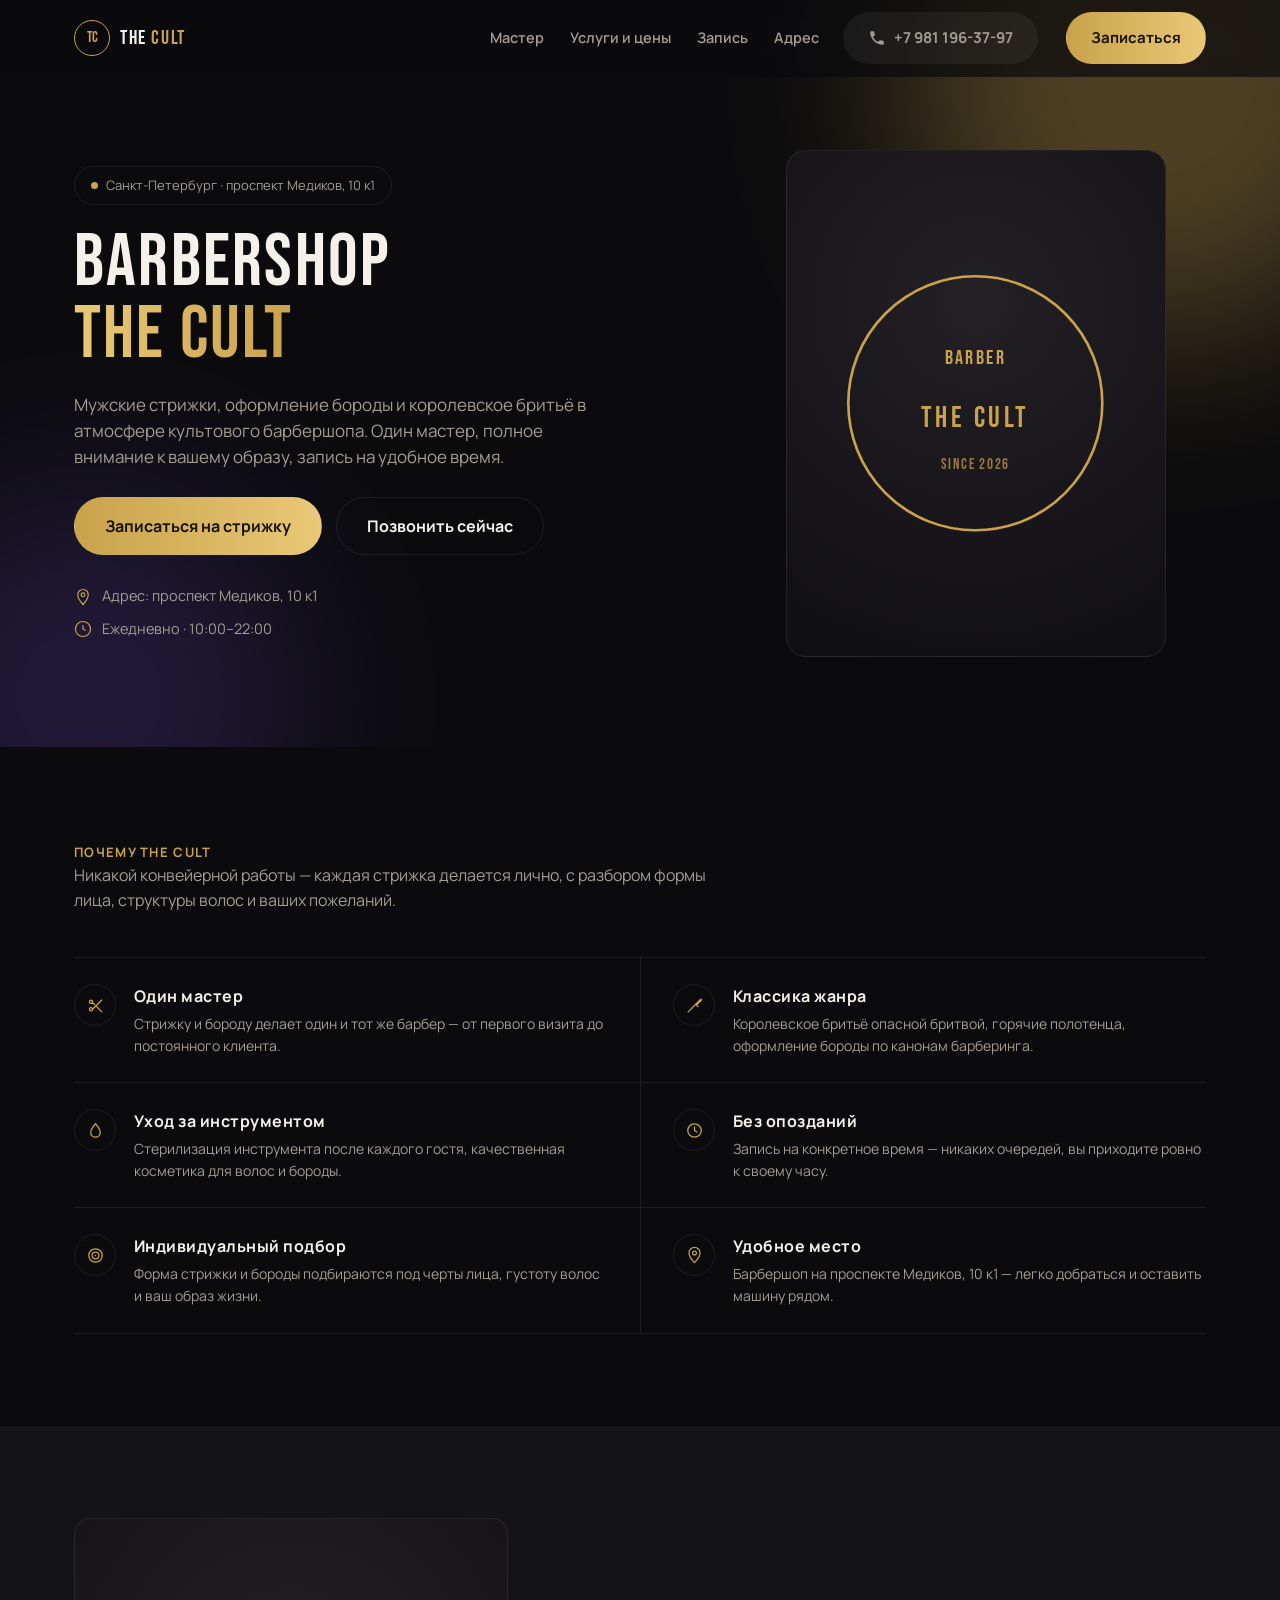
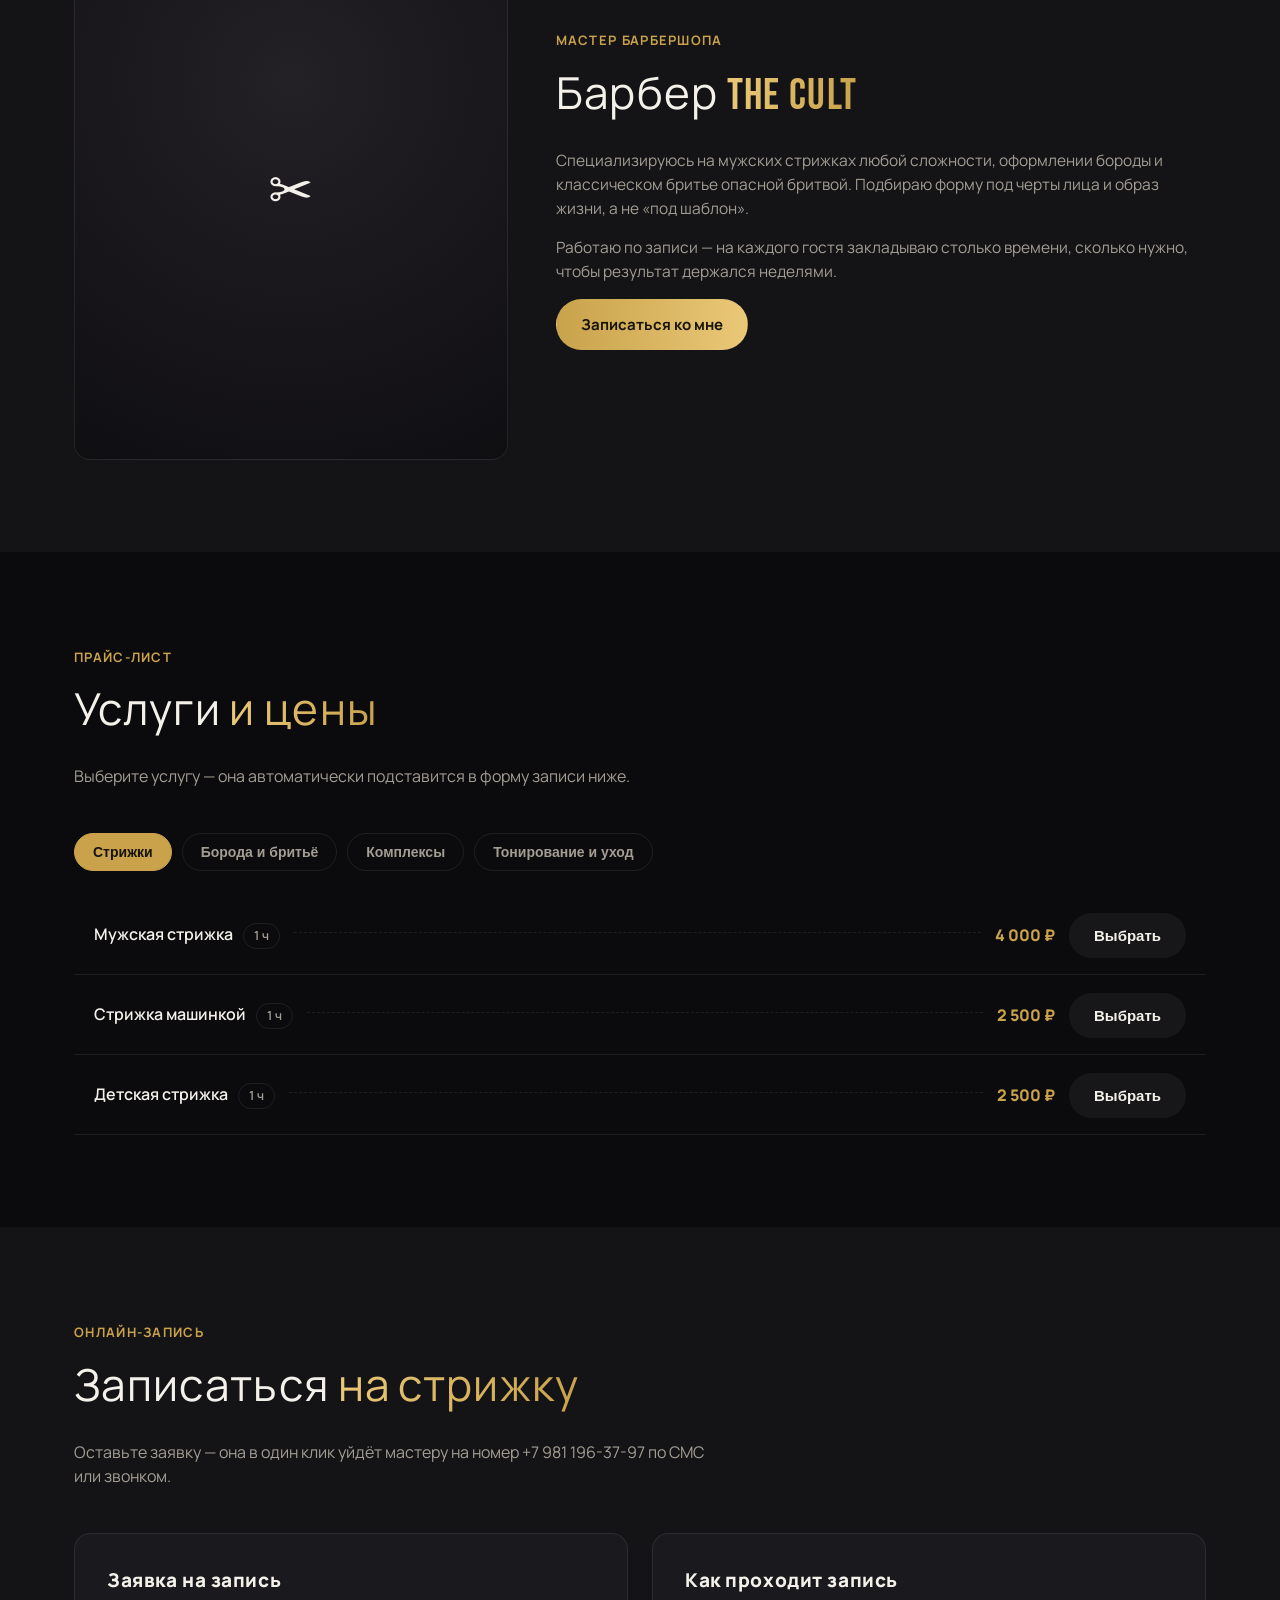
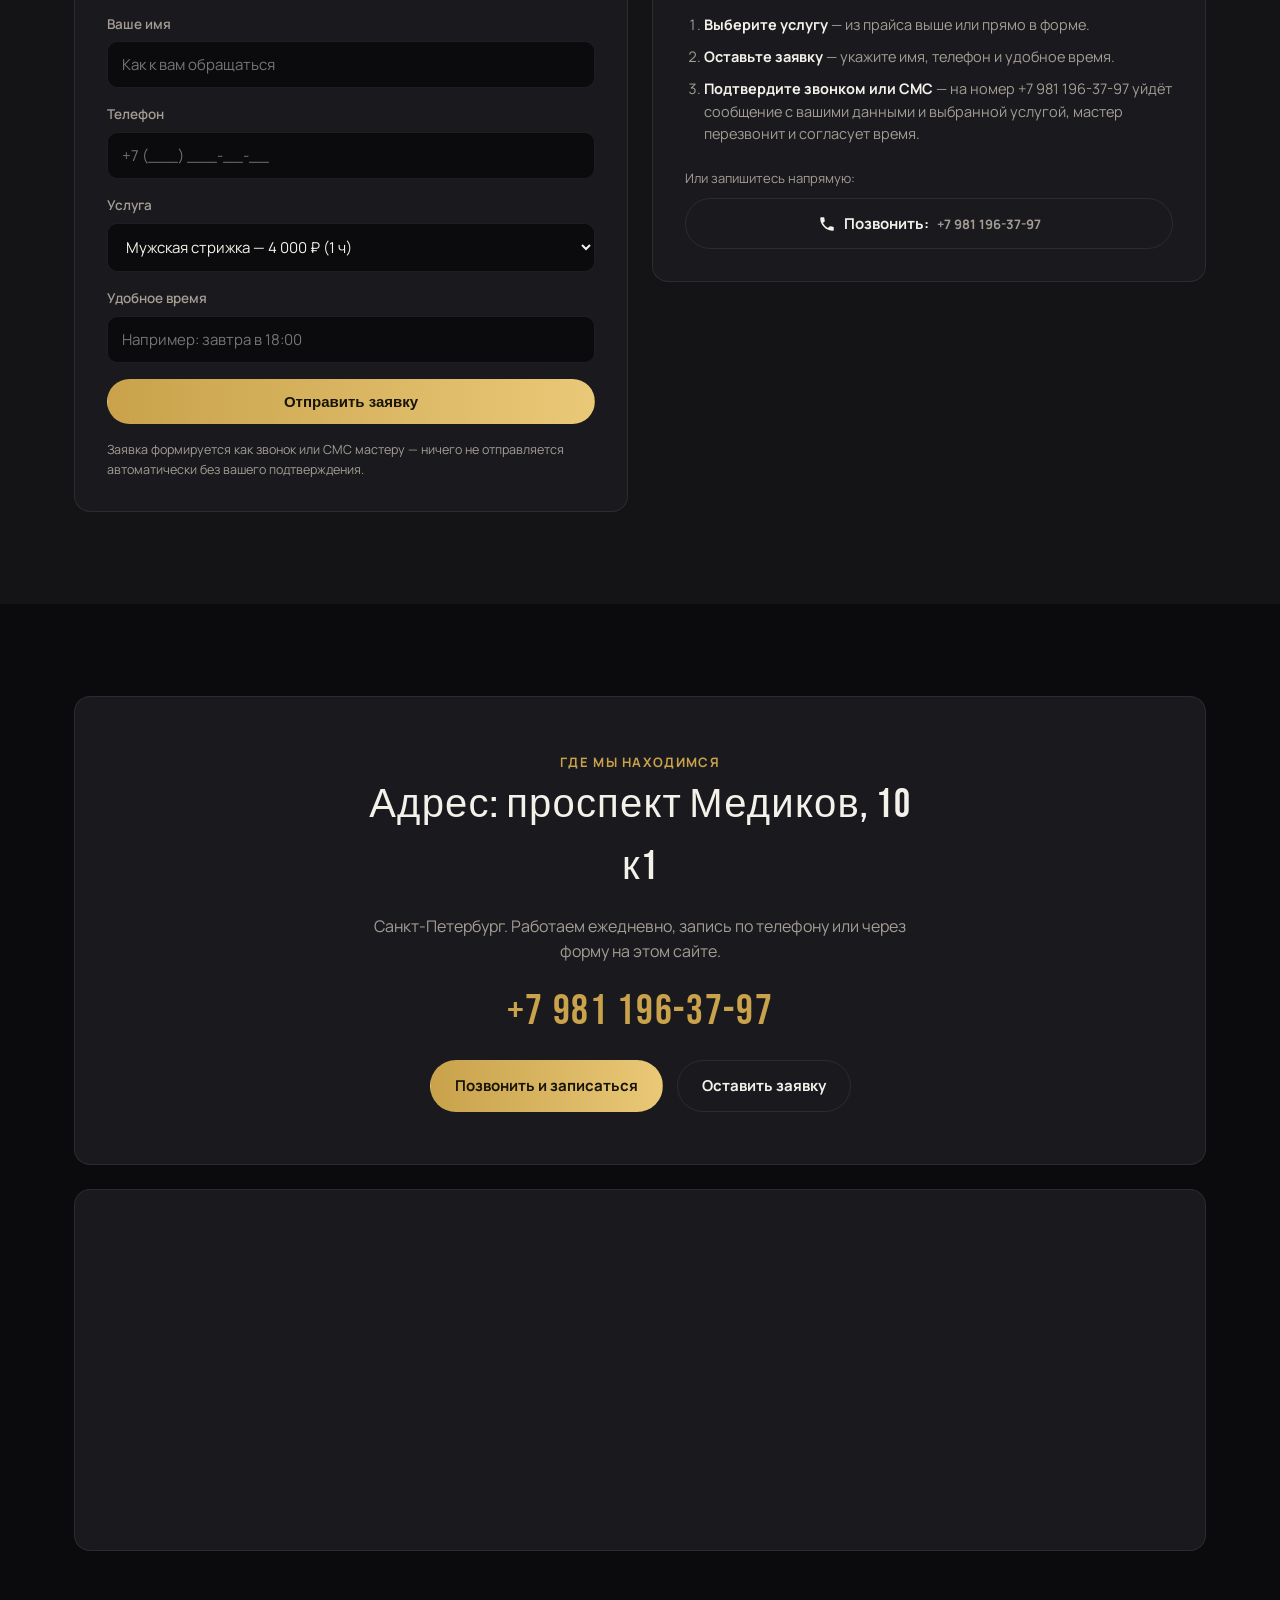
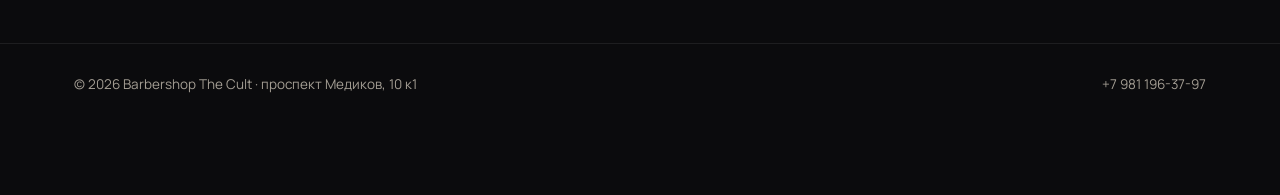
==== commit 90a7444b: "Переделать блок преимуществ и добавить плавное появление секций Заменить эмодзи-карточки на редактор" ====
--- a/index.html
+++ b/index.html
@@ -12,6 +12,7 @@
 <link rel="icon" href="data:image/svg+xml,<svg xmlns='http://www.w3.org/2000/svg' viewBox='0 0 100 100'><text y='.9em' font-size='90'>💈</text></svg>">
 </head>
 <body>
+<noscript><style>.reveal { opacity: 1 !important; transform: none !important; }</style></noscript>
 
 <!-- ─────────────  ШАПКА  ───────────── -->
 <header class="header" id="header">
@@ -81,19 +82,18 @@
 <!-- ─────────────  ПРЕИМУЩЕСТВА  ───────────── -->
 <section class="section" id="advantages">
   <div class="wrap">
-    <div class="shead">
+    <div class="shead reveal">
       <span class="shead__kicker">Почему The Cult</span>
-      <h2 class="shead__title">Барбершоп <span class="grad">одного мастера</span></h2>
       <p class="shead__text">Никакой конвейерной работы — каждая стрижка делается лично, с разбором формы лица, структуры волос и ваших пожеланий.</p>
     </div>
-    <div class="grid grid--3" id="advGrid"></div>
+    <div class="featureList" id="advGrid"></div>
   </div>
 </section>
 
 <!-- ─────────────  МАСТЕР  ───────────── -->
 <section class="section section--alt" id="master">
   <div class="wrap">
-    <div class="master">
+    <div class="master reveal">
       <div class="master__photo">
         <img src="images/barber.jpg" alt="Барбер The Cult" onerror="this.style.display='none'; this.parentElement.classList.add('master__photo--empty')">
       </div>
@@ -111,27 +111,27 @@
 <!-- ─────────────  УСЛУГИ И ЦЕНЫ  ───────────── -->
 <section class="section" id="prices">
   <div class="wrap">
-    <div class="shead">
+    <div class="shead reveal">
       <span class="shead__kicker">Прайс-лист</span>
       <h2 class="shead__title">Услуги <span class="grad">и цены</span></h2>
       <p class="shead__text">Выберите услугу — она автоматически подставится в форму записи ниже.</p>
     </div>
-    <div class="priceTabs" id="priceTabs"></div>
-    <div class="priceList" id="priceList"></div>
+    <div class="priceTabs reveal" id="priceTabs"></div>
+    <div class="priceList reveal" id="priceList"></div>
   </div>
 </section>
 
 <!-- ─────────────  ЗАПИСЬ  ───────────── -->
 <section class="section section--alt" id="booking">
   <div class="wrap">
-    <div class="shead">
+    <div class="shead reveal">
       <span class="shead__kicker">Онлайн-запись</span>
       <h2 class="shead__title">Записаться <span class="grad">на стрижку</span></h2>
       <p class="shead__text">Оставьте заявку — она в один клик уйдёт мастеру на номер <span id="phoneInline"></span> по СМС или звонком.</p>
     </div>
 
     <div class="booking">
-      <aside class="booking__form card">
+      <aside class="booking__form card reveal">
         <h3 class="booking__h">Заявка на запись</h3>
 
         <form id="bookForm" class="form" novalidate>
@@ -167,7 +167,7 @@
         </div>
       </aside>
 
-      <div class="booking__info card">
+      <div class="booking__info card reveal">
         <h3 class="booking__h">Как проходит запись</h3>
         <ol class="steps">
           <li><b>Выберите услугу</b> — из прайса выше или прямо в форме.</li>
@@ -189,7 +189,7 @@
 <!-- ─────────────  АДРЕС / КОНТАКТЫ  ───────────── -->
 <section class="section contacts" id="address">
   <div class="wrap">
-    <div class="cta card">
+    <div class="cta card reveal">
       <div class="cta__lines"></div>
       <div class="cta__in">
         <span class="shead__kicker">Где мы находимся</span>
@@ -202,7 +202,7 @@
         </div>
       </div>
     </div>
-    <div class="map card">
+    <div class="map card reveal">
       <iframe
         src="https://yandex.ru/map-widget/v1/?text=Санкт-Петербург%2C%20проспект%20Медиков%2C%2010%20к1&z=16"
         width="100%" height="360" frameborder="0" loading="lazy" title="Карта — проспект Медиков, 10 к1">
--- a/assets/css/styles.css
+++ b/assets/css/styles.css
@@ -18,6 +18,13 @@
 
 * { box-sizing: border-box; }
 [hidden] { display: none !important; }
+
+/* ---------- плавное появление секций при прокрутке ---------- */
+.reveal { opacity: 0; transform: translateY(26px); transition: opacity .7s ease, transform .7s cubic-bezier(.16,.8,.24,1); }
+.reveal.is-visible { opacity: 1; transform: none; }
+@media (prefers-reduced-motion: reduce) {
+  .reveal { opacity: 1 !important; transform: none !important; transition: none !important; }
+}
 html { scroll-behavior: smooth; }
 body {
   margin: 0;
@@ -120,13 +127,18 @@
 .shead__title { font-size: clamp(30px, 4vw, 44px); margin-top: 10px; }
 .shead__text { font-size: 16px; }
 
-.grid { display: grid; gap: 22px; }
-.grid--3 { grid-template-columns: repeat(3, 1fr); }
-
-.advCard { padding: 28px; }
-.advCard__icon { font-size: 30px; margin-bottom: 14px; }
-.advCard h3 { font-family: 'Manrope', sans-serif; font-size: 17px; font-weight: 700; margin-bottom: 6px; }
-.advCard p { margin: 0; font-size: 14.5px; }
+/* ---------- преимущества: список с линейными иконками ---------- */
+.featureList { display: grid; grid-template-columns: repeat(2, 1fr); border-top: 1px solid var(--line); }
+.featureItem { display: flex; gap: 18px; padding: 26px 0; border-bottom: 1px solid var(--line); }
+.featureItem:nth-child(odd) { padding-right: 32px; }
+.featureItem:nth-child(even) { padding-left: 32px; border-left: 1px solid var(--line); }
+.featureItem__icon {
+  flex: none; width: 42px; height: 42px; border: 1px solid var(--line); border-radius: 50%;
+  display: flex; align-items: center; justify-content: center; color: var(--gold);
+}
+.featureItem__icon svg { width: 19px; height: 19px; }
+.featureItem__body h3 { font-family: 'Manrope', sans-serif; font-size: 16px; font-weight: 700; margin-bottom: 4px; }
+.featureItem__body p { margin: 0; font-size: 14px; }
 
 /* ---------- master ---------- */
 .master { display: grid; grid-template-columns: .8fr 1.2fr; gap: 48px; align-items: center; }
@@ -142,6 +154,7 @@
 .priceList { display: flex; flex-direction: column; gap: 2px; }
 .priceRow { display: flex; align-items: center; gap: 14px; padding: 16px 20px; border-bottom: 1px solid var(--line); }
 .priceRow__name { font-weight: 600; }
+.priceRow__duration { display: inline-block; margin-left: 10px; font-weight: 600; font-size: 12.5px; color: var(--muted); border: 1px solid var(--line); border-radius: 999px; padding: 2px 10px; }
 .priceRow__dots { flex: 1; border-bottom: 1px dashed var(--line); margin-bottom: 5px; }
 .priceRow__price { color: var(--gold); font-weight: 800; font-size: 16px; white-space: nowrap; }
 
@@ -192,7 +205,6 @@
 
 /* ---------- responsive ---------- */
 @media (max-width: 980px) {
-  .grid--3 { grid-template-columns: repeat(2, 1fr); }
   .hero__in { grid-template-columns: 1fr; }
   .hero__art { order: -1; }
   .hero__frame { max-width: 300px; }
@@ -207,7 +219,9 @@
     display: flex; position: absolute; top: 76px; left: 0; right: 0; flex-direction: column;
     background: rgba(11,11,13,.98); border-bottom: 1px solid var(--line); padding: 18px 24px; gap: 16px;
   }
-  .grid--3 { grid-template-columns: 1fr; }
+  .featureList { grid-template-columns: 1fr; }
+  .featureItem:nth-child(even) { padding-left: 0; border-left: 0; }
+  .featureItem { padding-right: 0; }
   .fab { display: flex; }
   .hero { padding: 120px 0 60px; }
   .cta { padding: 34px 22px; }
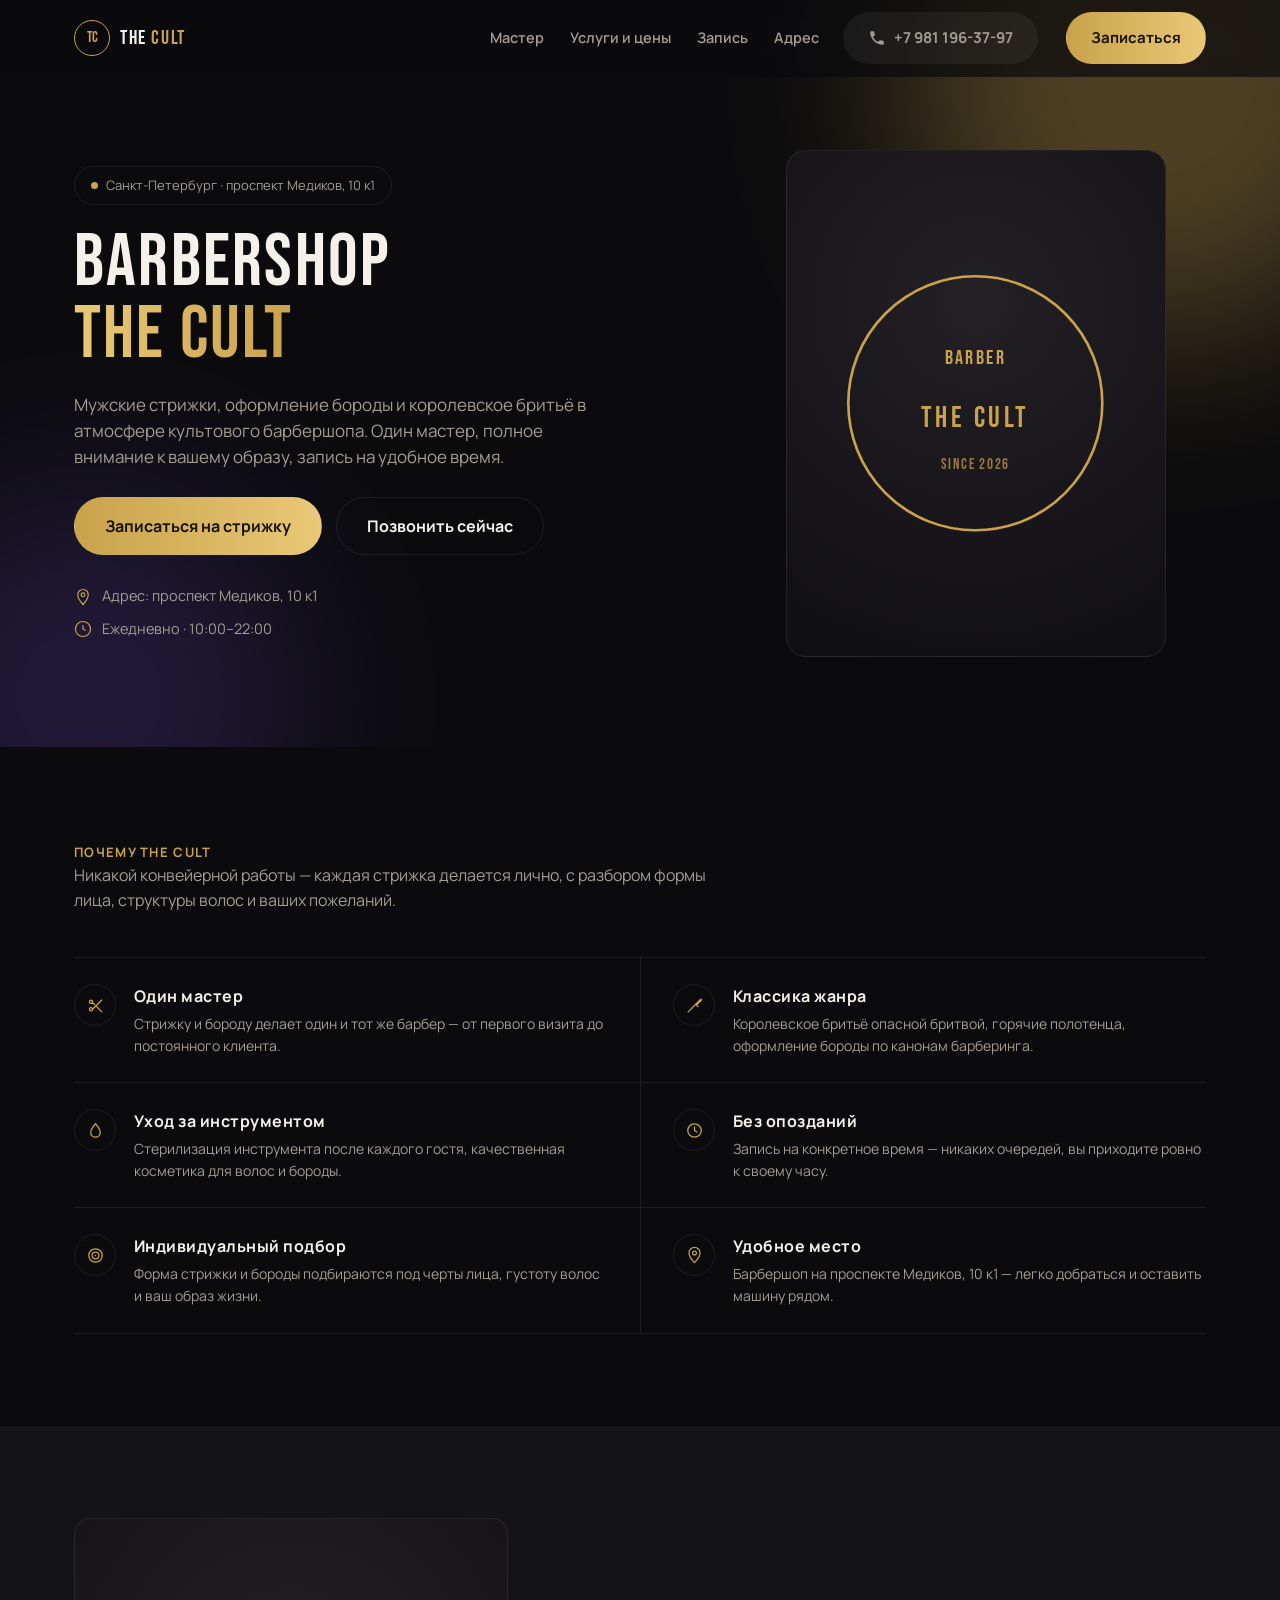
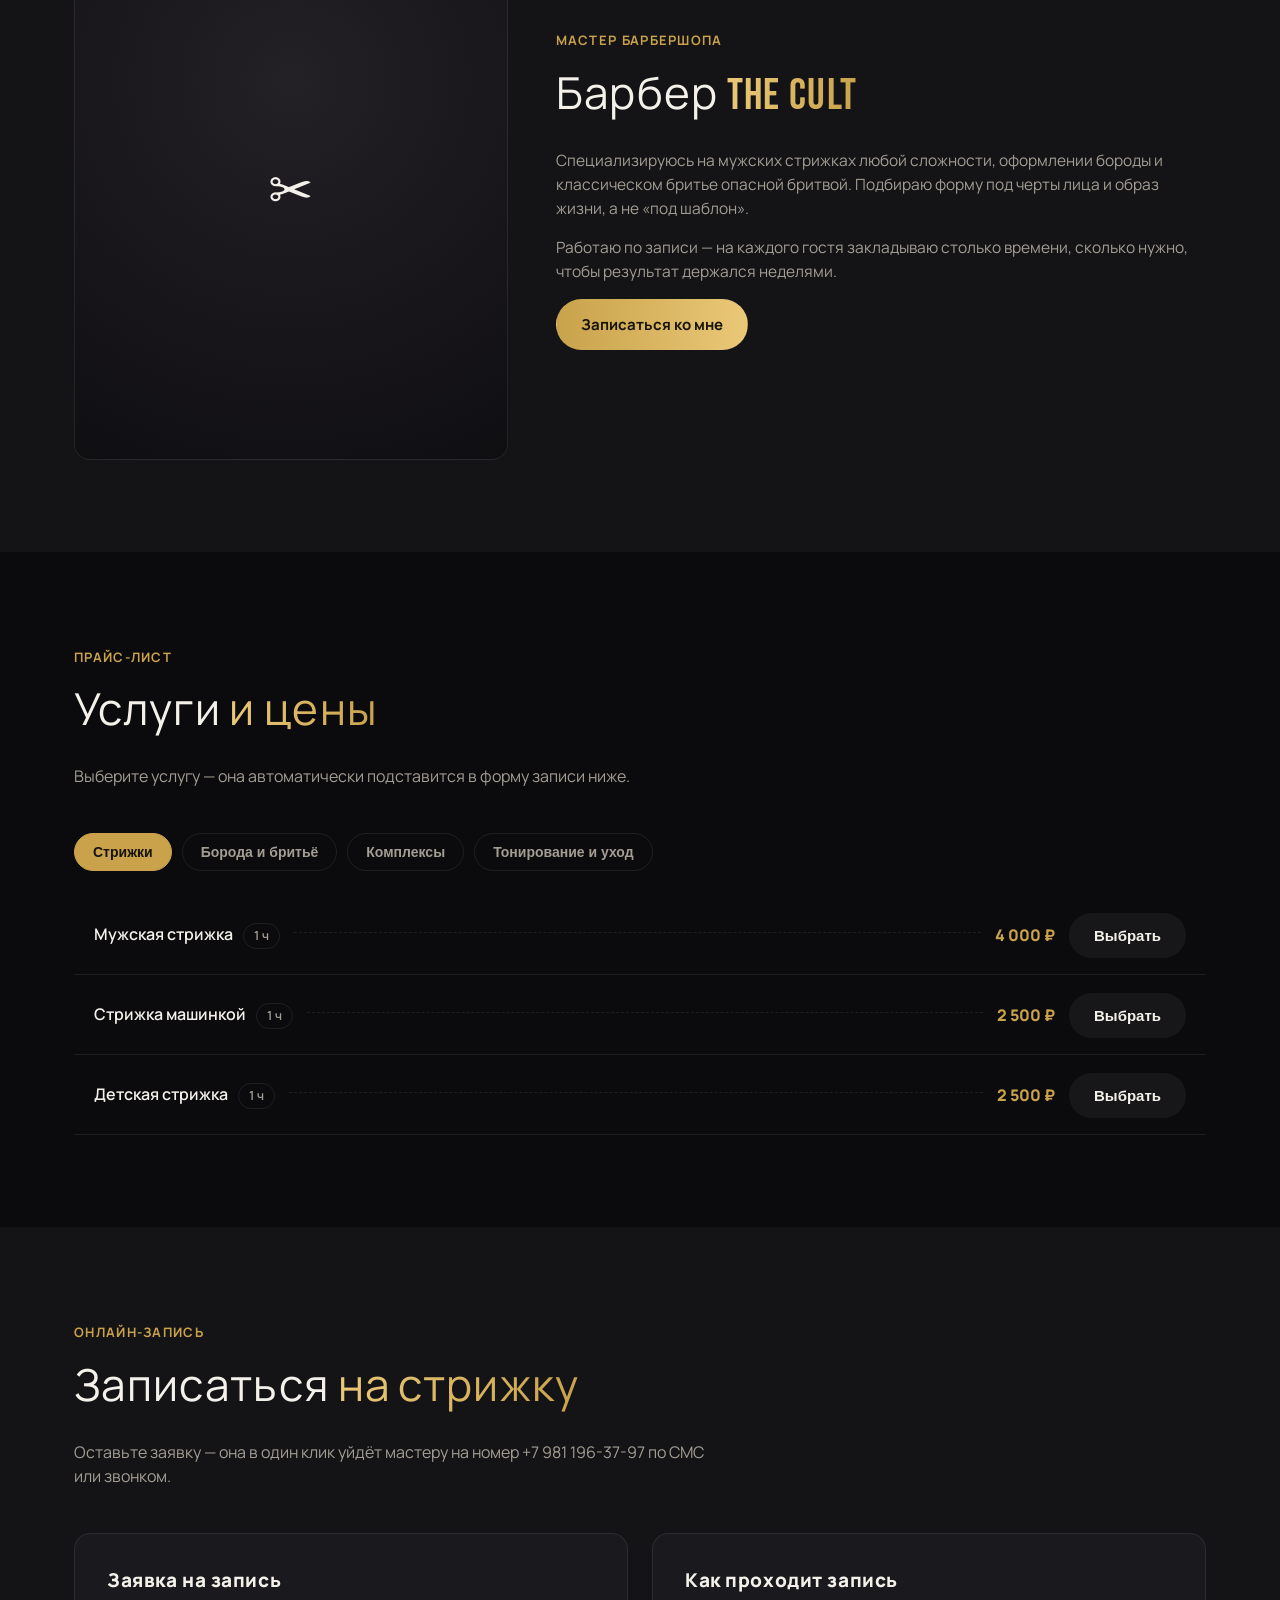
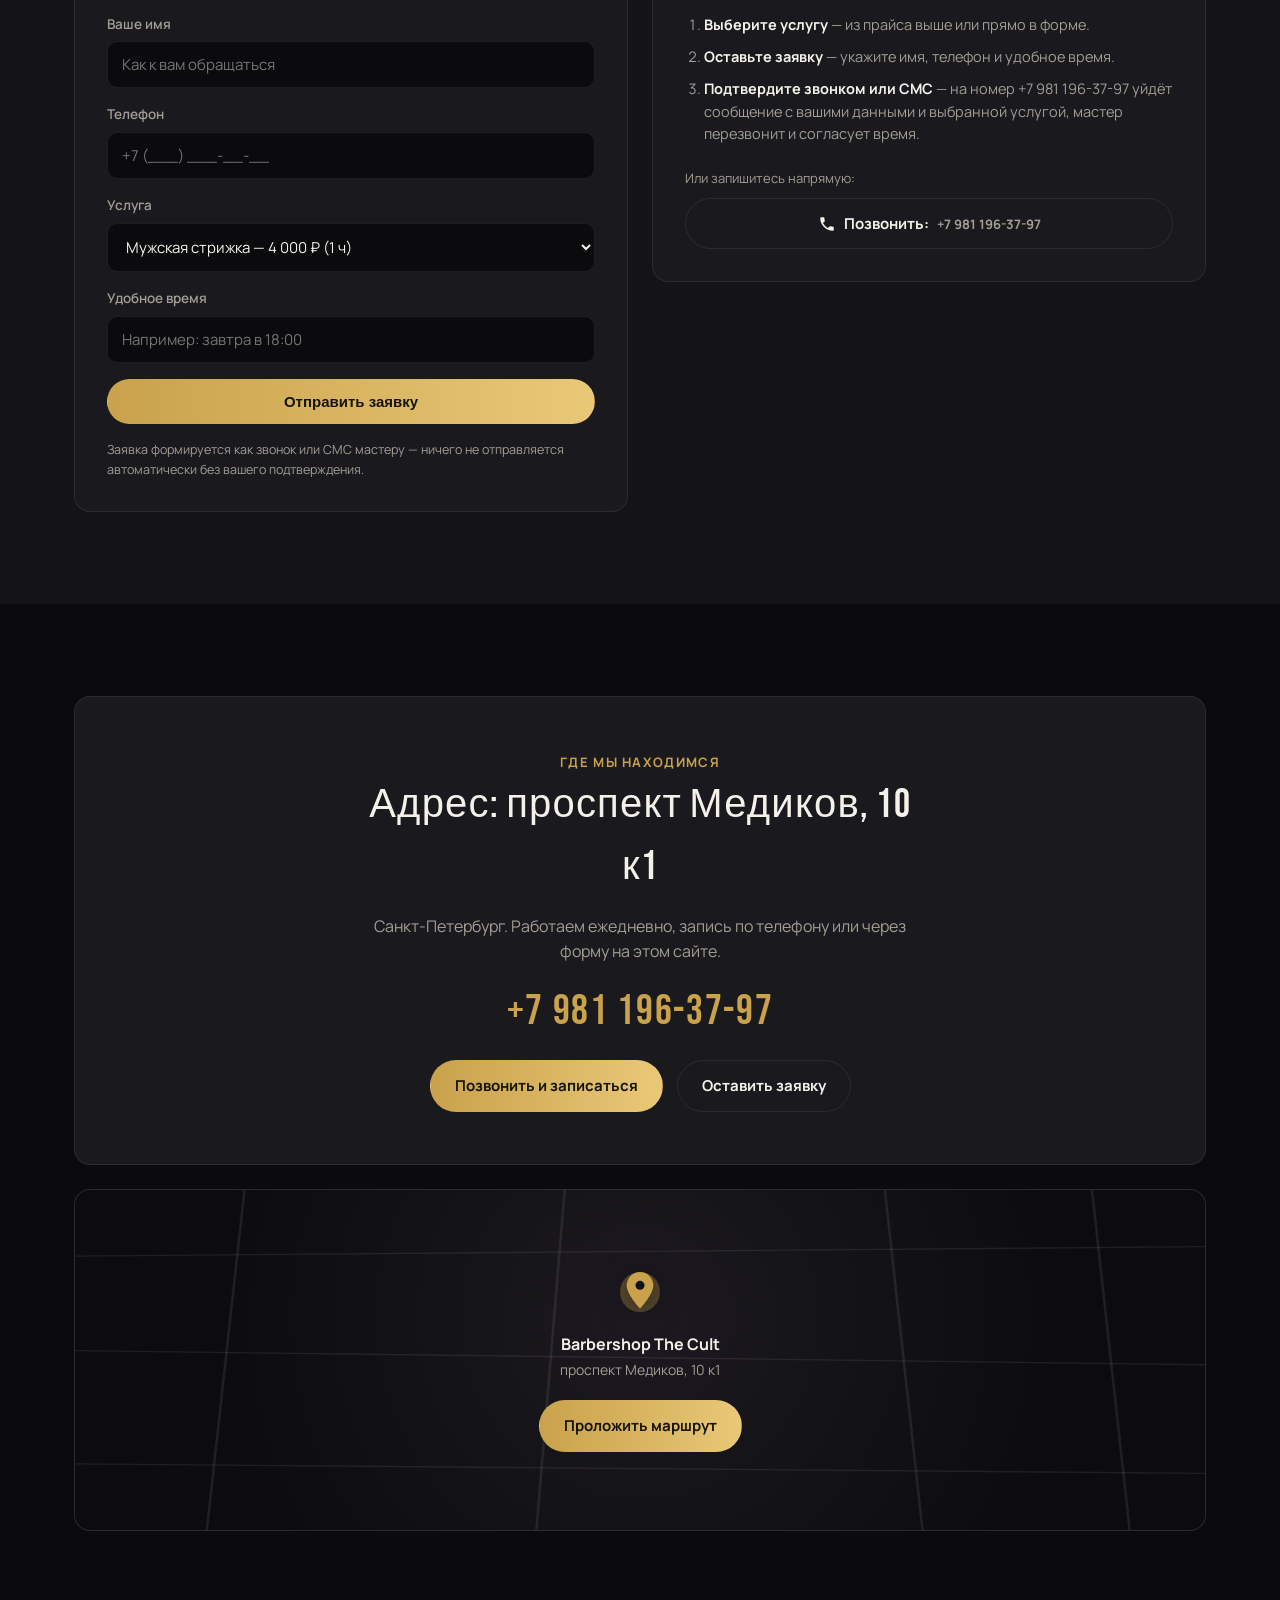
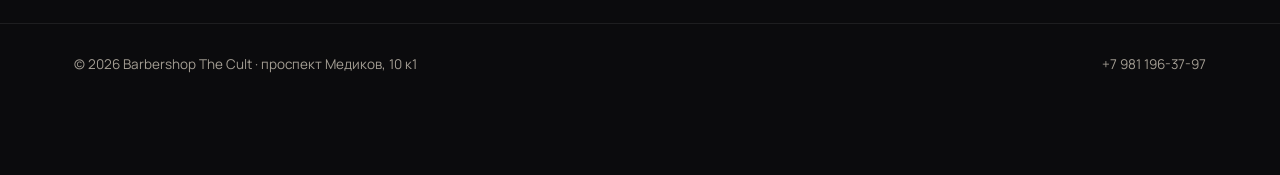
==== commit b74b543c: "Заменить встраиваемую карту на собственную схему с меткой Yandex-виджет в iframe требует внешней сет" ====
--- a/index.html
+++ b/index.html
@@ -203,10 +203,26 @@
       </div>
     </div>
     <div class="map card reveal">
-      <iframe
-        src="https://yandex.ru/map-widget/v1/?text=Санкт-Петербург%2C%20проспект%20Медиков%2C%2010%20к1&z=16"
-        width="100%" height="360" frameborder="0" loading="lazy" title="Карта — проспект Медиков, 10 к1">
-      </iframe>
+      <div class="mapArt" role="img" aria-label="Схема расположения барбершопа The Cult на проспекте Медиков, 10 к1">
+        <svg class="mapArt__streets" viewBox="0 0 600 360" preserveAspectRatio="none" aria-hidden="true">
+          <line x1="0" y1="70" x2="600" y2="60"/>
+          <line x1="0" y1="170" x2="600" y2="185"/>
+          <line x1="0" y1="290" x2="600" y2="300"/>
+          <line x1="90" y1="0" x2="70" y2="360"/>
+          <line x1="260" y1="0" x2="245" y2="360"/>
+          <line x1="430" y1="0" x2="450" y2="360"/>
+          <line x1="540" y1="0" x2="560" y2="360"/>
+        </svg>
+        <div class="mapArt__pin">
+          <span class="mapArt__pulse" aria-hidden="true"></span>
+          <svg viewBox="0 0 24 24" aria-hidden="true"><path d="M12 22s8-8.4 8-14A8 8 0 1 0 4 8c0 5.6 8 14 8 14Z"/><circle cx="12" cy="8" r="2.7"/></svg>
+        </div>
+        <div class="mapArt__label">
+          <b>Barbershop The Cult</b>
+          <span>проспект Медиков, 10 к1</span>
+        </div>
+        <a class="btn btn--primary mapArt__btn" href="https://yandex.ru/maps/?text=Санкт-Петербург%2C%20проспект%20Медиков%2C%2010%20к1" target="_blank" rel="noopener">Проложить маршрут</a>
+      </div>
     </div>
   </div>
 </section>
--- a/assets/css/styles.css
+++ b/assets/css/styles.css
@@ -189,7 +189,32 @@
 .phone { display: block; font-family: 'Bebas Neue', sans-serif; font-size: clamp(30px, 5vw, 42px); color: var(--gold); margin: 16px 0; letter-spacing: .04em; }
 .cta__btns { display: flex; gap: 14px; justify-content: center; flex-wrap: wrap; margin-top: 8px; }
 .map { overflow: hidden; }
-.map iframe { display: block; width: 100%; border: 0; filter: grayscale(.2) invert(.92) contrast(.9); }
+.mapArt {
+  position: relative; min-height: 340px; padding: 40px 24px;
+  display: flex; flex-direction: column; align-items: center; justify-content: center; gap: 16px;
+  background: radial-gradient(circle at 50% 38%, #1c1a20, #0c0b0e 70%);
+  text-align: center; overflow: hidden;
+}
+.mapArt__streets { position: absolute; inset: 0; width: 100%; height: 100%; }
+.mapArt__streets line { stroke: var(--line); stroke-width: 1.4; }
+.mapArt__pin { position: relative; width: 48px; height: 48px; display: flex; align-items: center; justify-content: center; }
+.mapArt__pin svg { position: relative; z-index: 1; width: 40px; height: 40px; fill: var(--gold); filter: drop-shadow(0 6px 14px rgba(0,0,0,.5)); }
+.mapArt__pin svg circle { fill: var(--bg-alt); }
+.mapArt__pulse {
+  position: absolute; inset: 0; margin: auto; width: 40px; height: 40px; border-radius: 50%;
+  background: var(--gold); opacity: .35; animation: mapPulse 2.4s ease-out infinite;
+}
+@keyframes mapPulse {
+  0% { transform: scale(.6); opacity: .45; }
+  100% { transform: scale(2.6); opacity: 0; }
+}
+.mapArt__label { position: relative; display: flex; flex-direction: column; gap: 2px; }
+.mapArt__label b { font-size: 16px; color: var(--text); }
+.mapArt__label span { font-size: 14px; color: var(--muted); }
+.mapArt__btn { position: relative; margin-top: 4px; }
+@media (prefers-reduced-motion: reduce) {
+  .mapArt__pulse { animation: none; opacity: .2; }
+}
 
 /* ---------- footer ---------- */
 .footer { padding: 30px 0 100px; border-top: 1px solid var(--line); }
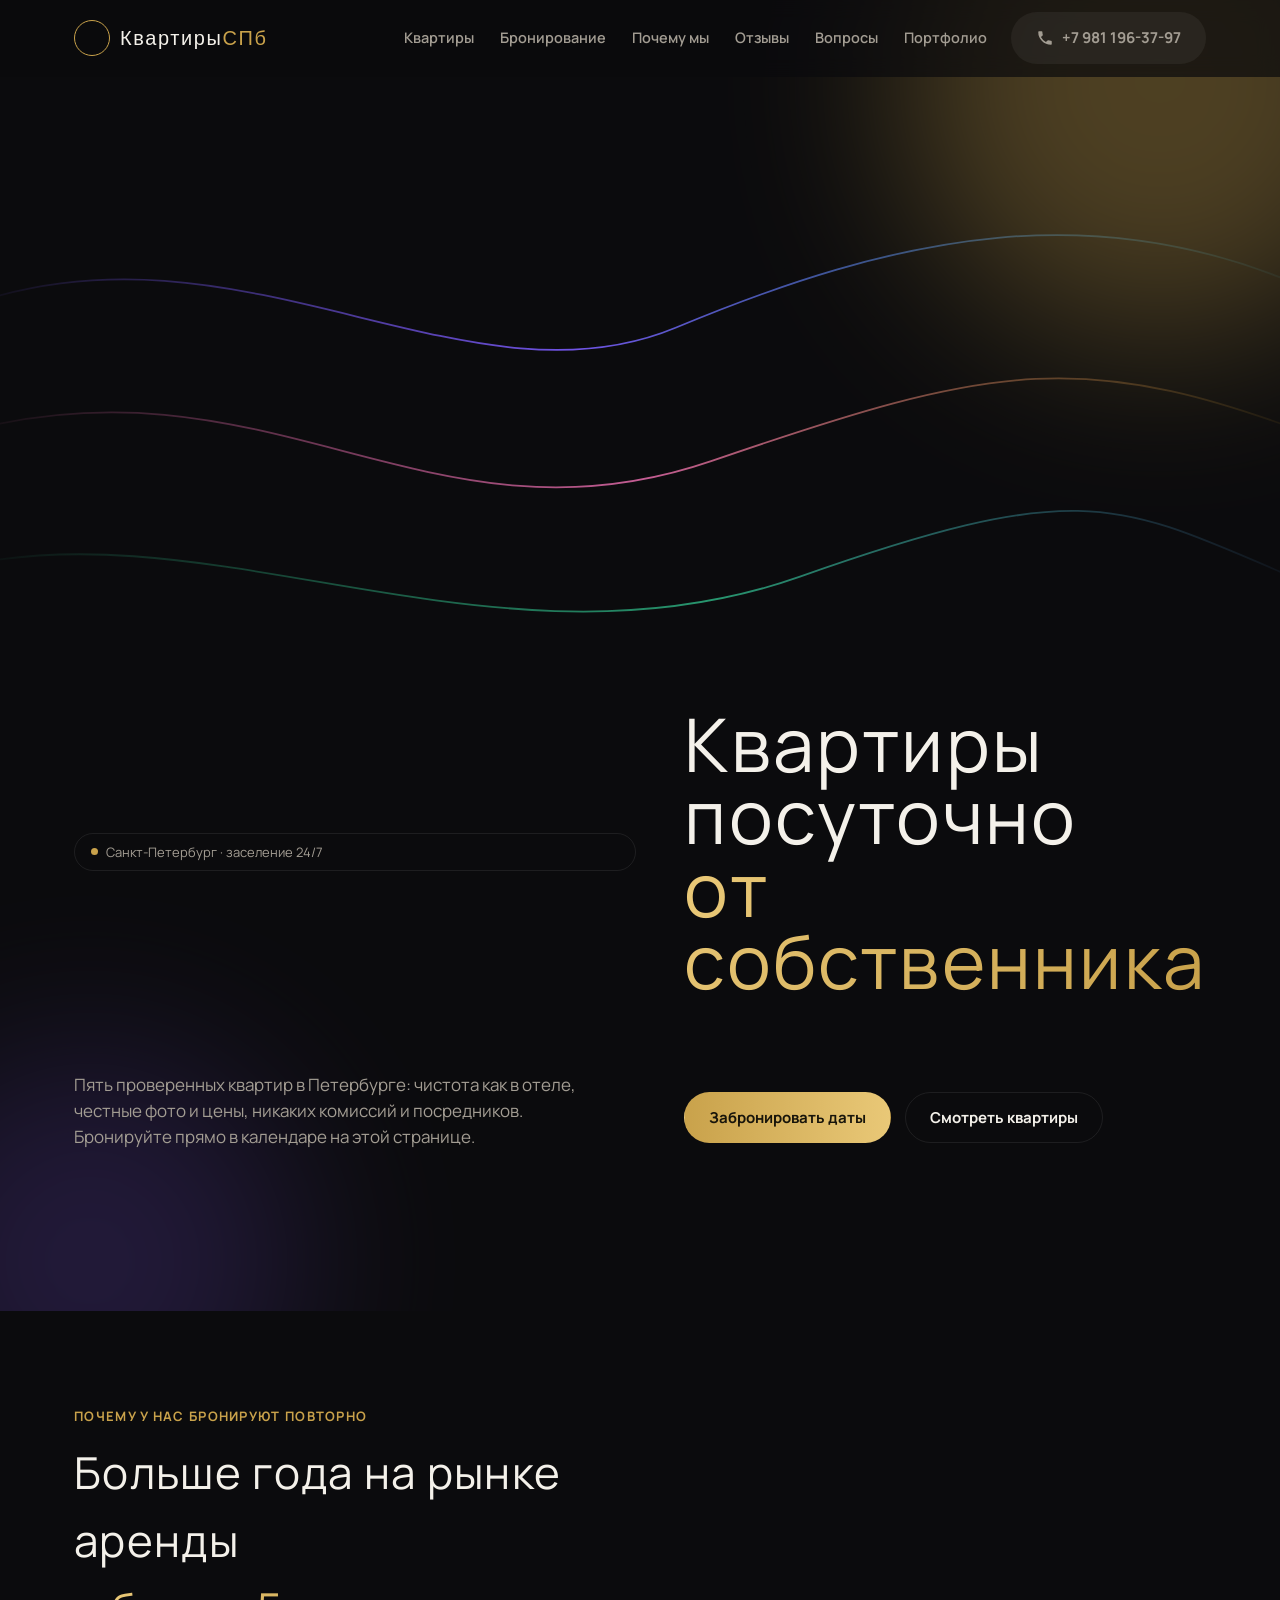
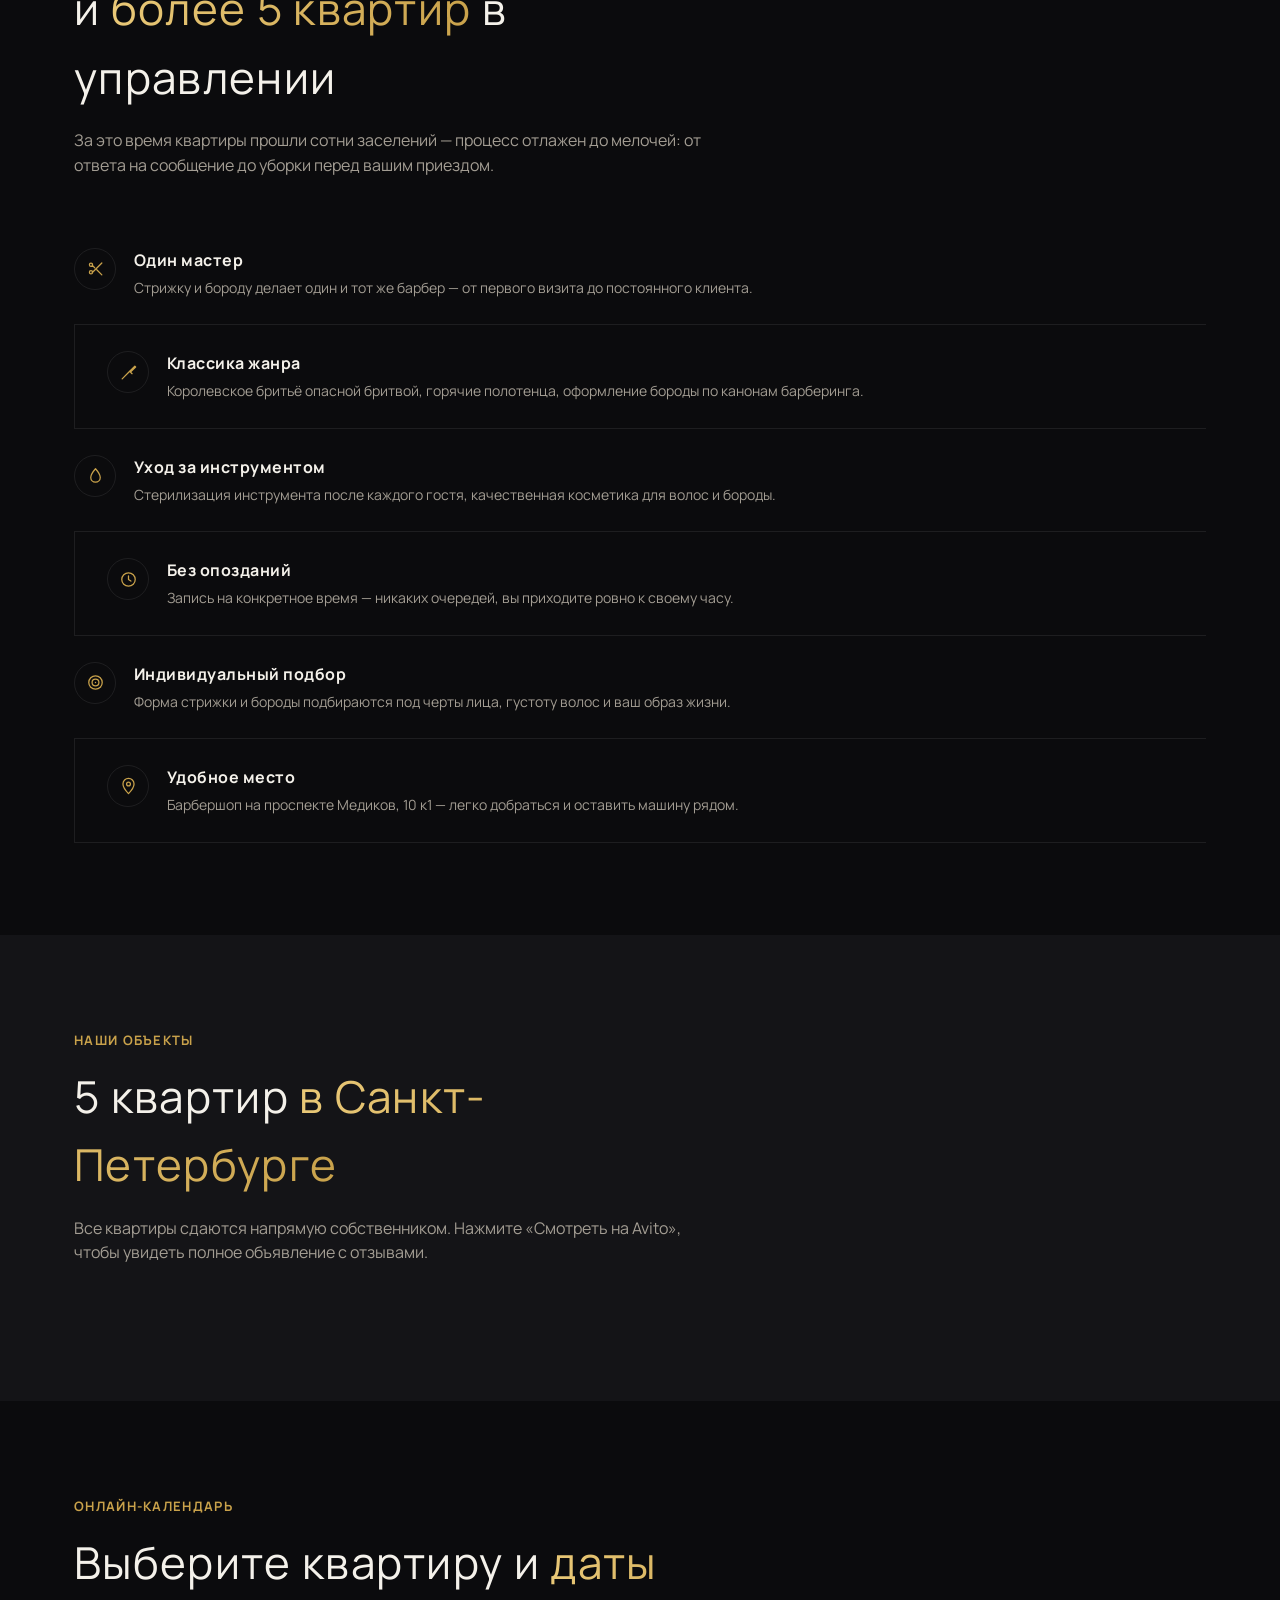
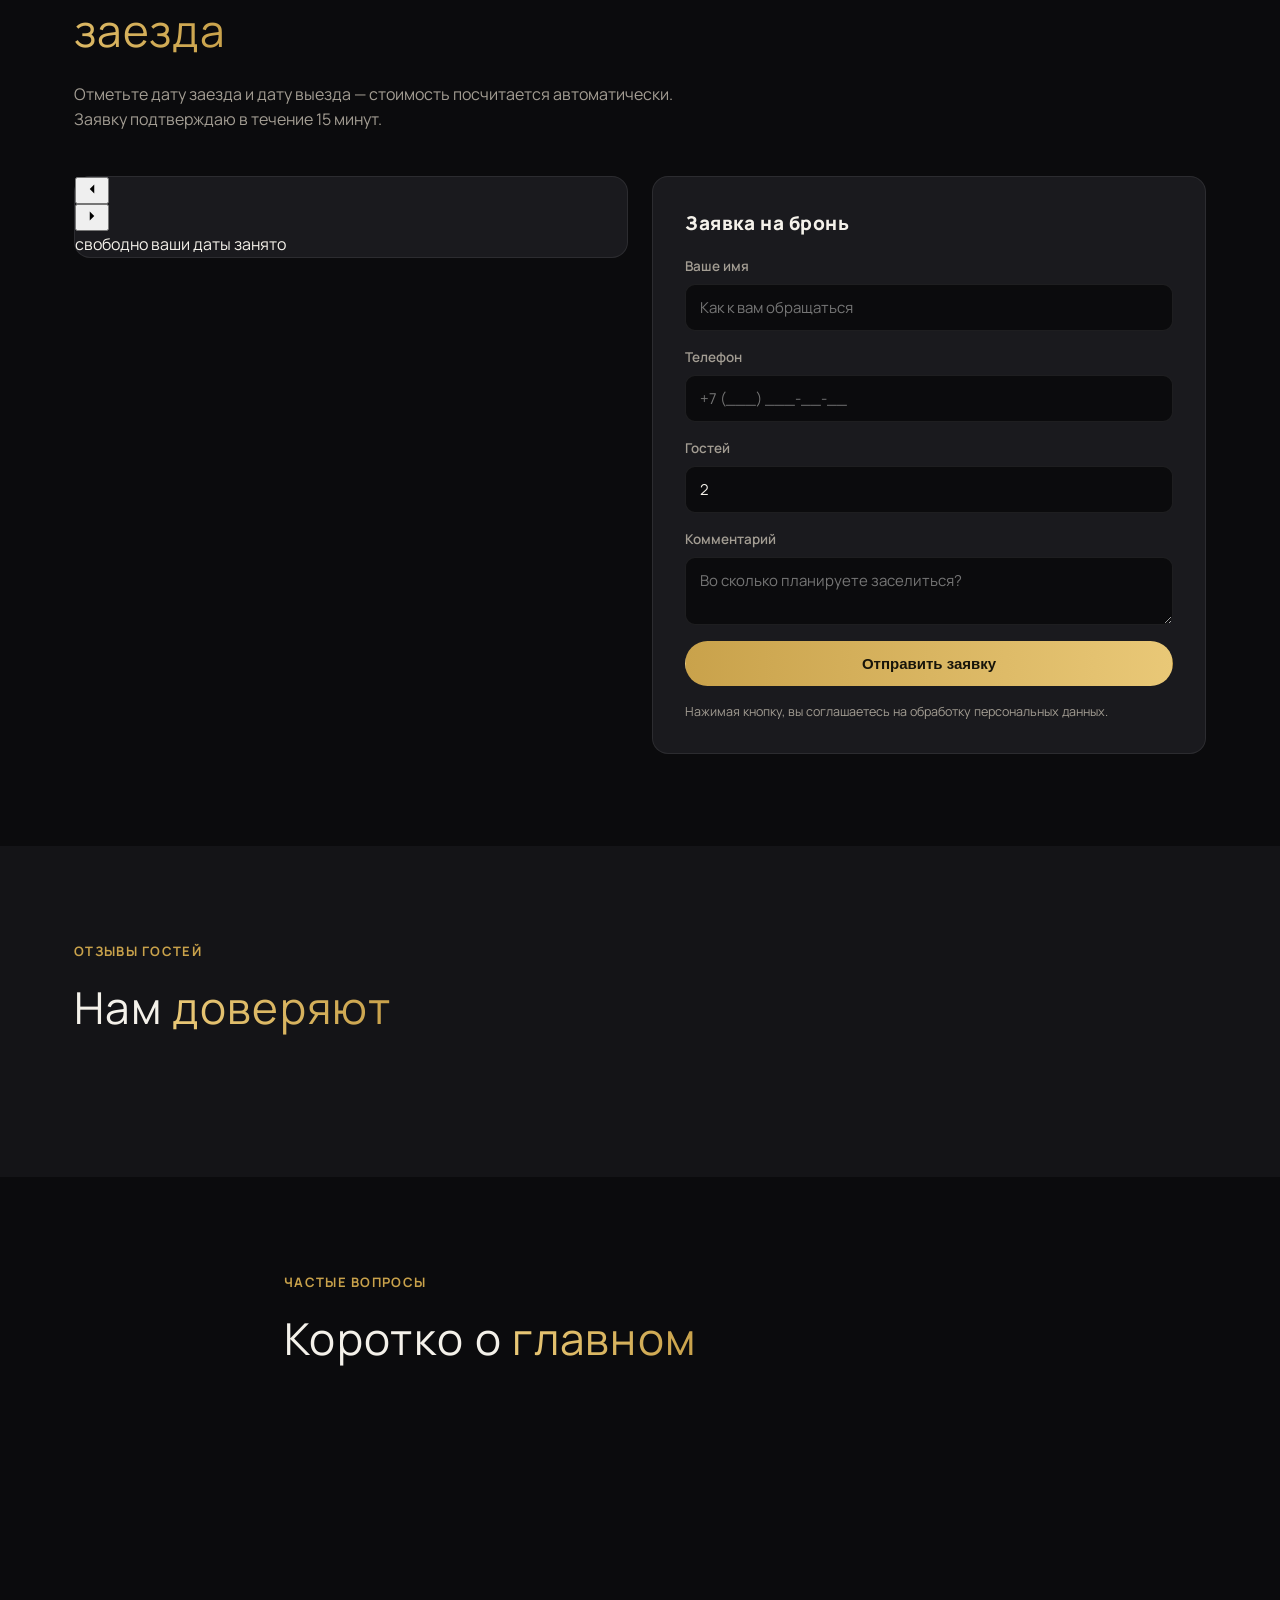
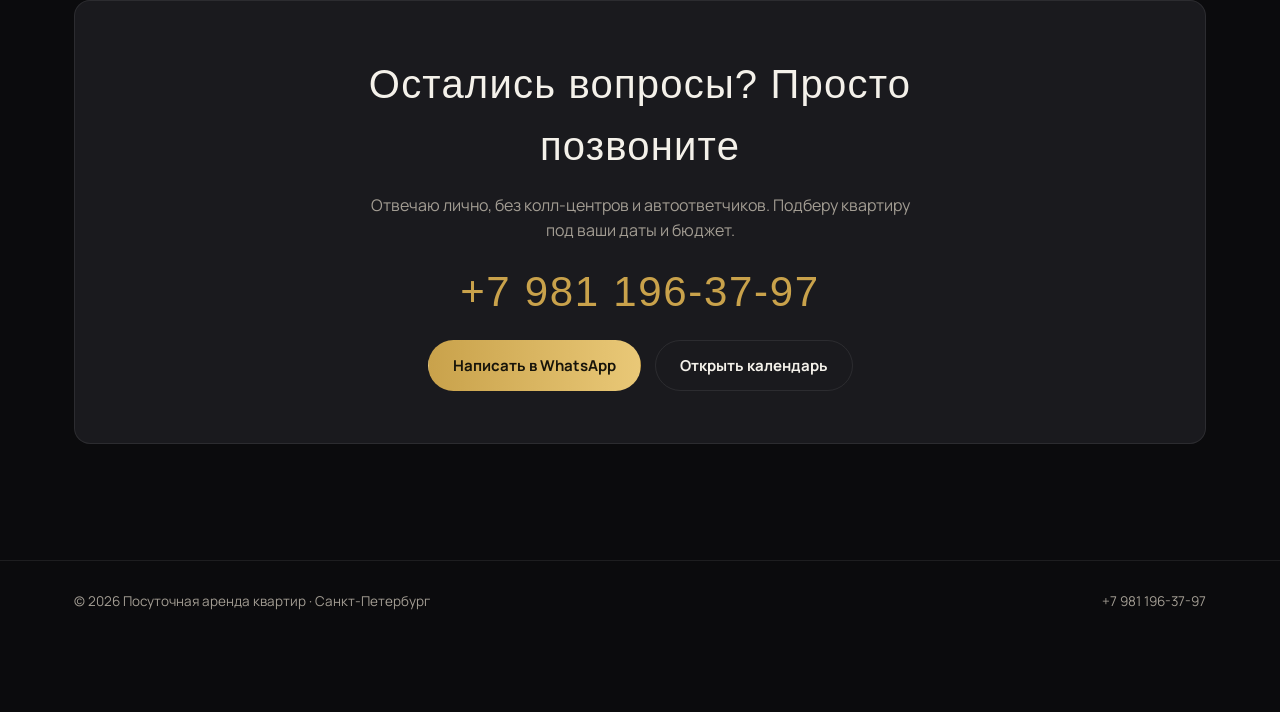
==== commit fef91dc1: "Добавить страницу портфолио с работами: КвартирыСПб, НКА, TELO Новая страница portfolio.html с карто" ====
--- a/index.html
+++ b/index.html
@@ -3,35 +3,35 @@
 <head>
 <meta charset="UTF-8">
 <meta name="viewport" content="width=device-width, initial-scale=1">
-<title>The Cult Barbershop — барбершоп на проспекте Медиков, СПб</title>
-<meta name="description" content="The Cult Barbershop — премиальный барбершоп на проспекте Медиков, 10 к1. Стрижки, борода, королевское бритьё. Запись по телефону +7 981 196-37-97.">
+<title>Квартиры посуточно в Санкт-Петербурге — бронирование онлайн</title>
+<meta name="description" content="Посуточная аренда квартир в Санкт-Петербурге от собственника. 5 проверенных квартир, более года на рынке, заселение 24/7. Бронирование по календарю.">
 <link rel="preconnect" href="https://fonts.googleapis.com">
 <link rel="preconnect" href="https://fonts.gstatic.com" crossorigin>
-<link href="https://fonts.googleapis.com/css2?family=Bebas+Neue&family=Manrope:wght@400;500;600;700;800&display=swap" rel="stylesheet">
+<link href="https://fonts.googleapis.com/css2?family=Manrope:wght@400;500;600;700;800&display=swap" rel="stylesheet">
 <link rel="stylesheet" href="assets/css/styles.css">
-<link rel="icon" href="data:image/svg+xml,<svg xmlns='http://www.w3.org/2000/svg' viewBox='0 0 100 100'><text y='.9em' font-size='90'>💈</text></svg>">
+<link rel="icon" href="data:image/svg+xml,<svg xmlns='http://www.w3.org/2000/svg' viewBox='0 0 100 100'><text y='.9em' font-size='90'>🏠</text></svg>">
 </head>
 <body>
-<noscript><style>.reveal { opacity: 1 !important; transform: none !important; }</style></noscript>
 
 <!-- ─────────────  ШАПКА  ───────────── -->
 <header class="header" id="header">
   <div class="wrap header__in">
     <a href="#" class="logo">
-      <span class="logo__mark">TC</span>
-      <span class="logo__text">THE <b>CULT</b></span>
+      <span class="logo__mark"></span>
+      <span class="logo__text">Квартиры<b>СПб</b></span>
     </a>
     <nav class="nav" id="nav">
-      <a href="#master">Мастер</a>
-      <a href="#prices">Услуги и цены</a>
-      <a href="#booking">Запись</a>
-      <a href="#address">Адрес</a>
+      <a href="#apartments">Квартиры</a>
+      <a href="#calendar">Бронирование</a>
+      <a href="#advantages">Почему мы</a>
+      <a href="#reviews">Отзывы</a>
+      <a href="#faq">Вопросы</a>
+      <a href="portfolio.html">Портфолио</a>
     </nav>
     <a class="btn btn--ghost header__phone" id="headerPhone" href="#">
       <svg viewBox="0 0 24 24" class="ico"><path d="M6.6 10.8a15.1 15.1 0 0 0 6.6 6.6l2.2-2.2a1 1 0 0 1 1-.24 11.4 11.4 0 0 0 3.6.58 1 1 0 0 1 1 1V20a1 1 0 0 1-1 1A17 17 0 0 1 3 4a1 1 0 0 1 1-1h3.5a1 1 0 0 1 1 1 11.4 11.4 0 0 0 .57 3.6 1 1 0 0 1-.25 1z"/></svg>
       <span></span>
     </a>
-    <a href="#booking" class="btn btn--primary header__book">Записаться</a>
     <button class="burger" id="burger" aria-label="Меню"><span></span><span></span><span></span></button>
   </div>
 </header>
@@ -40,99 +40,114 @@
 <section class="hero">
   <div class="hero__glow hero__glow--1"></div>
   <div class="hero__glow hero__glow--2"></div>
+  <div class="hero__glow hero__glow--3"></div>
+  <svg class="hero__lines" viewBox="0 0 1440 620" preserveAspectRatio="none" aria-hidden="true">
+    <defs>
+      <linearGradient id="lg1" x1="0" y1="0" x2="1" y2="0">
+        <stop offset="0%" stop-color="#7c5cff" stop-opacity="0"/>
+        <stop offset="45%" stop-color="#7c5cff" stop-opacity=".9"/>
+        <stop offset="100%" stop-color="#22d3ee" stop-opacity="0"/>
+      </linearGradient>
+      <linearGradient id="lg2" x1="0" y1="0" x2="1" y2="0">
+        <stop offset="0%" stop-color="#f472b6" stop-opacity="0"/>
+        <stop offset="50%" stop-color="#f472b6" stop-opacity=".8"/>
+        <stop offset="100%" stop-color="#fbbf24" stop-opacity="0"/>
+      </linearGradient>
+      <linearGradient id="lg3" x1="0" y1="0" x2="1" y2="0">
+        <stop offset="0%" stop-color="#34d399" stop-opacity="0"/>
+        <stop offset="55%" stop-color="#34d399" stop-opacity=".7"/>
+        <stop offset="100%" stop-color="#60a5fa" stop-opacity="0"/>
+      </linearGradient>
+    </defs>
+    <path class="ln ln--1" d="M-50 180 C 260 60, 520 300, 760 200 S 1240 40, 1500 170" fill="none" stroke="url(#lg1)" stroke-width="2"/>
+    <path class="ln ln--2" d="M-50 320 C 300 220, 480 460, 800 350 S 1220 220, 1500 330" fill="none" stroke="url(#lg2)" stroke-width="2"/>
+    <path class="ln ln--3" d="M-50 470 C 240 400, 560 600, 900 480 S 1260 400, 1500 500" fill="none" stroke="url(#lg3)" stroke-width="2"/>
+  </svg>
 
   <div class="wrap hero__in">
-    <div class="hero__text">
-      <span class="pill"><i class="dot"></i> Санкт-Петербург · проспект Медиков, 10 к1</span>
-      <h1 class="hero__title">BARBERSHOP<br><span class="grad">THE CULT</span></h1>
-      <p class="hero__sub">
-        Мужские стрижки, оформление бороды и королевское бритьё в атмосфере культового барбершопа.
-        Один мастер, полное внимание к вашему образу, запись на удобное время.
-      </p>
-      <div class="hero__cta">
-        <a href="#booking" class="btn btn--primary btn--lg">Записаться на стрижку</a>
-        <a id="heroCall" class="btn btn--outline btn--lg" href="#">Позвонить сейчас</a>
-      </div>
-      <div class="hero__meta">
-        <div class="hero__meta-item">
-          <svg viewBox="0 0 24 24" class="ico"><path d="M12 2a7 7 0 0 0-7 7c0 5.25 7 13 7 13s7-7.75 7-13a7 7 0 0 0-7-7zm0 9.5A2.5 2.5 0 1 1 12 6.5a2.5 2.5 0 0 1 0 5z"/></svg>
-          <span>Адрес: проспект Медиков, 10 к1</span>
-        </div>
-        <div class="hero__meta-item">
-          <svg viewBox="0 0 24 24" class="ico"><path d="M12 7v5l3.5 2M12 22a10 10 0 1 1 0-20 10 10 0 0 1 0 20z"/></svg>
-          <span id="heroHours">Ежедневно · 10:00–22:00</span>
-        </div>
-      </div>
-    </div>
-
-    <div class="hero__art" aria-hidden="true">
-      <div class="hero__frame">
-        <img class="hero__photo" src="images/barber.jpg" alt="Барбер The Cult за работой" onerror="this.style.display='none'; this.parentElement.classList.add('hero__frame--empty')">
-        <svg class="hero__emblem" viewBox="0 0 200 200">
-          <circle cx="100" cy="100" r="96" fill="none" stroke="currentColor" stroke-width="2"/>
-          <text x="100" y="70" text-anchor="middle" class="emblem__t1">BARBER</text>
-          <text x="100" y="118" text-anchor="middle" class="emblem__t2">THE CULT</text>
-          <text x="100" y="150" text-anchor="middle" class="emblem__t3">SINCE 2026</text>
-        </svg>
-      </div>
-    </div>
+    <span class="pill">
+      <i class="dot"></i> Санкт-Петербург · заселение 24/7
+    </span>
+    <h1 class="hero__title">
+      Квартиры посуточно<br>
+      <span class="grad">от собственника</span>
+    </h1>
+    <p class="hero__sub">
+      Пять проверенных квартир в Петербурге: чистота как в отеле, честные фото и цены,
+      никаких комиссий и посредников. Бронируйте прямо в календаре на этой странице.
+    </p>
+    <div class="hero__cta">
+      <a href="#calendar" class="btn btn--primary">Забронировать даты</a>
+      <a href="#apartments" class="btn btn--outline">Смотреть квартиры</a>
+    </div>
+
+    <div class="stats" id="stats"></div>
   </div>
 </section>
 
 <!-- ─────────────  ПРЕИМУЩЕСТВА  ───────────── -->
 <section class="section" id="advantages">
   <div class="wrap">
-    <div class="shead reveal">
-      <span class="shead__kicker">Почему The Cult</span>
-      <p class="shead__text">Никакой конвейерной работы — каждая стрижка делается лично, с разбором формы лица, структуры волос и ваших пожеланий.</p>
-    </div>
-    <div class="featureList" id="advGrid"></div>
-  </div>
-</section>
-
-<!-- ─────────────  МАСТЕР  ───────────── -->
-<section class="section section--alt" id="master">
-  <div class="wrap">
-    <div class="master reveal">
-      <div class="master__photo">
-        <img src="images/barber.jpg" alt="Барбер The Cult" onerror="this.style.display='none'; this.parentElement.classList.add('master__photo--empty')">
+    <div class="shead">
+      <span class="shead__kicker">Почему у нас бронируют повторно</span>
+      <h2 class="shead__title">Больше года на рынке аренды<br>и <span class="grad">более 5 квартир</span> в управлении</h2>
+      <p class="shead__text">За это время квартиры прошли сотни заселений — процесс отлажен до мелочей: от ответа на сообщение до уборки перед вашим приездом.</p>
+    </div>
+
+    <div class="grid grid--3" id="advGrid"></div>
+  </div>
+</section>
+
+<!-- ─────────────  КВАРТИРЫ  ───────────── -->
+<section class="section section--alt" id="apartments">
+  <div class="wrap">
+    <div class="shead">
+      <span class="shead__kicker">Наши объекты</span>
+      <h2 class="shead__title">5 квартир <span class="grad">в Санкт-Петербурге</span></h2>
+      <p class="shead__text">Все квартиры сдаются напрямую собственником. Нажмите «Смотреть на Avito», чтобы увидеть полное объявление с отзывами.</p>
+    </div>
+
+    <div class="filters" id="filters"></div>
+    <div class="grid grid--3" id="aptGrid"></div>
+  </div>
+</section>
+
+<!-- ─────────────  КАЛЕНДАРЬ БРОНИРОВАНИЯ  ───────────── -->
+<section class="section" id="calendar">
+  <div class="wrap">
+    <div class="shead">
+      <span class="shead__kicker">Онлайн-календарь</span>
+      <h2 class="shead__title">Выберите квартиру и <span class="grad">даты заезда</span></h2>
+      <p class="shead__text">Отметьте дату заезда и дату выезда — стоимость посчитается автоматически. Заявку подтверждаю в течение 15 минут.</p>
+    </div>
+
+    <div class="booking">
+      <div class="booking__cal card">
+        <div class="chips" id="aptChips"></div>
+
+        <div class="cal__top">
+          <button class="cal__nav" id="prevMonth" aria-label="Предыдущий месяц">
+            <svg viewBox="0 0 24 24" class="ico"><path d="M15 18l-6-6 6-6"/></svg>
+          </button>
+          <div class="cal__months" id="calTitle"></div>
+          <button class="cal__nav" id="nextMonth" aria-label="Следующий месяц">
+            <svg viewBox="0 0 24 24" class="ico"><path d="M9 6l6 6-6 6"/></svg>
+          </button>
+        </div>
+
+        <div class="cal__grids" id="calGrids"></div>
+
+        <div class="legend">
+          <span><i class="lg lg--free"></i> свободно</span>
+          <span><i class="lg lg--sel"></i> ваши даты</span>
+          <span><i class="lg lg--busy"></i> занято</span>
+        </div>
       </div>
-      <div class="master__text">
-        <span class="shead__kicker">Мастер барбершопа</span>
-        <h2 class="shead__title">Барбер <span class="grad">The Cult</span></h2>
-        <p>Специализируюсь на мужских стрижках любой сложности, оформлении бороды и классическом бритье опасной бритвой. Подбираю форму под черты лица и образ жизни, а не «под шаблон».</p>
-        <p>Работаю по записи — на каждого гостя закладываю столько времени, сколько нужно, чтобы результат держался неделями.</p>
-        <a href="#booking" class="btn btn--primary">Записаться ко мне</a>
-      </div>
-    </div>
-  </div>
-</section>
-
-<!-- ─────────────  УСЛУГИ И ЦЕНЫ  ───────────── -->
-<section class="section" id="prices">
-  <div class="wrap">
-    <div class="shead reveal">
-      <span class="shead__kicker">Прайс-лист</span>
-      <h2 class="shead__title">Услуги <span class="grad">и цены</span></h2>
-      <p class="shead__text">Выберите услугу — она автоматически подставится в форму записи ниже.</p>
-    </div>
-    <div class="priceTabs reveal" id="priceTabs"></div>
-    <div class="priceList reveal" id="priceList"></div>
-  </div>
-</section>
-
-<!-- ─────────────  ЗАПИСЬ  ───────────── -->
-<section class="section section--alt" id="booking">
-  <div class="wrap">
-    <div class="shead reveal">
-      <span class="shead__kicker">Онлайн-запись</span>
-      <h2 class="shead__title">Записаться <span class="grad">на стрижку</span></h2>
-      <p class="shead__text">Оставьте заявку — она в один клик уйдёт мастеру на номер <span id="phoneInline"></span> по СМС или звонком.</p>
-    </div>
-
-    <div class="booking">
-      <aside class="booking__form card reveal">
-        <h3 class="booking__h">Заявка на запись</h3>
+
+      <aside class="booking__form card">
+        <h3 class="booking__h">Заявка на бронь</h3>
+
+        <div class="sum" id="sum"></div>
 
         <form id="bookForm" class="form" novalidate>
           <label class="field">
@@ -144,15 +159,15 @@
             <input type="tel" name="phone" placeholder="+7 (___) ___-__-__" required>
           </label>
           <label class="field">
-            <span>Услуга</span>
-            <select name="service" id="serviceSelect" required></select>
-          </label>
-          <label class="field">
-            <span>Удобное время</span>
-            <input type="text" name="time" placeholder="Например: завтра в 18:00">
+            <span>Гостей</span>
+            <input type="number" name="guests" min="1" max="6" value="2" required>
+          </label>
+          <label class="field">
+            <span>Комментарий</span>
+            <textarea name="note" rows="2" placeholder="Во сколько планируете заселиться?"></textarea>
           </label>
           <button type="submit" class="btn btn--primary btn--full">Отправить заявку</button>
-          <p class="form__note">Заявка формируется как звонок или СМС мастеру — ничего не отправляется автоматически без вашего подтверждения.</p>
+          <p class="form__note">Нажимая кнопку, вы соглашаетесь на обработку персональных данных.</p>
         </form>
 
         <div class="ok" id="ok" hidden>
@@ -160,68 +175,51 @@
           <h4>Заявка сформирована!</h4>
           <p id="okText"></p>
           <div class="ok__btns">
-            <a class="btn btn--primary btn--full" id="okSms" href="#">Отправить СМС мастеру</a>
-            <a class="btn btn--outline btn--full" id="okTel" href="#">Позвонить мастеру</a>
-            <button class="btn btn--ghost btn--full" id="okBack" type="button">Изменить заявку</button>
+            <a class="btn btn--primary btn--full" id="okWa" target="_blank" rel="noopener">Отправить в WhatsApp</a>
+            <a class="btn btn--outline btn--full" id="okTel">Позвонить</a>
+            <button class="btn btn--ghost btn--full" id="okBack" type="button">Выбрать другие даты</button>
           </div>
         </div>
       </aside>
-
-      <div class="booking__info card reveal">
-        <h3 class="booking__h">Как проходит запись</h3>
-        <ol class="steps">
-          <li><b>Выберите услугу</b> — из прайса выше или прямо в форме.</li>
-          <li><b>Оставьте заявку</b> — укажите имя, телефон и удобное время.</li>
-          <li><b>Подтвердите звонком или СМС</b> — на номер <span class="phoneInline2"></span> уйдёт сообщение с вашими данными и выбранной услугой, мастер перезвонит и согласует время.</li>
-        </ol>
-        <div class="booking__quick">
-          <span>Или запишитесь напрямую:</span>
-          <a id="quickCall" class="btn btn--outline btn--full" href="#">
-            <svg viewBox="0 0 24 24" class="ico"><path d="M6.6 10.8a15.1 15.1 0 0 0 6.6 6.6l2.2-2.2a1 1 0 0 1 1-.24 11.4 11.4 0 0 0 3.6.58 1 1 0 0 1 1 1V20a1 1 0 0 1-1 1A17 17 0 0 1 3 4a1 1 0 0 1 1-1h3.5a1 1 0 0 1 1 1 11.4 11.4 0 0 0 .57 3.6 1 1 0 0 1-.25 1z"/></svg>
-            Позвонить: <span id="quickCallNum"></span>
-          </a>
-        </div>
-      </div>
-    </div>
-  </div>
-</section>
-
-<!-- ─────────────  АДРЕС / КОНТАКТЫ  ───────────── -->
-<section class="section contacts" id="address">
-  <div class="wrap">
-    <div class="cta card reveal">
+    </div>
+  </div>
+</section>
+
+<!-- ─────────────  ОТЗЫВЫ  ───────────── -->
+<section class="section section--alt" id="reviews">
+  <div class="wrap">
+    <div class="shead">
+      <span class="shead__kicker">Отзывы гостей</span>
+      <h2 class="shead__title">Нам <span class="grad">доверяют</span></h2>
+    </div>
+    <div class="grid grid--3" id="revGrid"></div>
+  </div>
+</section>
+
+<!-- ─────────────  FAQ  ───────────── -->
+<section class="section" id="faq">
+  <div class="wrap wrap--narrow">
+    <div class="shead">
+      <span class="shead__kicker">Частые вопросы</span>
+      <h2 class="shead__title">Коротко о <span class="grad">главном</span></h2>
+    </div>
+    <div class="faq" id="faqList"></div>
+  </div>
+</section>
+
+<!-- ─────────────  КОНТАКТЫ  ───────────── -->
+<section class="section contacts" id="contacts">
+  <div class="wrap">
+    <div class="cta card">
       <div class="cta__lines"></div>
       <div class="cta__in">
-        <span class="shead__kicker">Где мы находимся</span>
-        <h2>Адрес: проспект Медиков, 10 к1</h2>
-        <p>Санкт-Петербург. Работаем ежедневно, запись по телефону или через форму на этом сайте.</p>
+        <h2>Остались вопросы? Просто позвоните</h2>
+        <p>Отвечаю лично, без колл-центров и автоответчиков. Подберу квартиру под ваши даты и бюджет.</p>
         <a class="phone" id="bigPhone" href="#"></a>
         <div class="cta__btns">
-          <a class="btn btn--primary" id="ctaCall" href="#">Позвонить и записаться</a>
-          <a class="btn btn--outline" href="#booking">Оставить заявку</a>
-        </div>
-      </div>
-    </div>
-    <div class="map card reveal">
-      <div class="mapArt" role="img" aria-label="Схема расположения барбершопа The Cult на проспекте Медиков, 10 к1">
-        <svg class="mapArt__streets" viewBox="0 0 600 360" preserveAspectRatio="none" aria-hidden="true">
-          <line x1="0" y1="70" x2="600" y2="60"/>
-          <line x1="0" y1="170" x2="600" y2="185"/>
-          <line x1="0" y1="290" x2="600" y2="300"/>
-          <line x1="90" y1="0" x2="70" y2="360"/>
-          <line x1="260" y1="0" x2="245" y2="360"/>
-          <line x1="430" y1="0" x2="450" y2="360"/>
-          <line x1="540" y1="0" x2="560" y2="360"/>
-        </svg>
-        <div class="mapArt__pin">
-          <span class="mapArt__pulse" aria-hidden="true"></span>
-          <svg viewBox="0 0 24 24" aria-hidden="true"><path d="M12 22s8-8.4 8-14A8 8 0 1 0 4 8c0 5.6 8 14 8 14Z"/><circle cx="12" cy="8" r="2.7"/></svg>
-        </div>
-        <div class="mapArt__label">
-          <b>Barbershop The Cult</b>
-          <span>проспект Медиков, 10 к1</span>
-        </div>
-        <a class="btn btn--primary mapArt__btn" href="https://yandex.ru/maps/?text=Санкт-Петербург%2C%20проспект%20Медиков%2C%2010%20к1" target="_blank" rel="noopener">Проложить маршрут</a>
+          <a class="btn btn--primary" id="ctaWa" target="_blank" rel="noopener">Написать в WhatsApp</a>
+          <a class="btn btn--outline" href="#calendar">Открыть календарь</a>
+        </div>
       </div>
     </div>
   </div>
@@ -229,10 +227,18 @@
 
 <footer class="footer">
   <div class="wrap footer__in">
-    <span>© <span id="year"></span> Barbershop The Cult · проспект Медиков, 10 к1</span>
+    <span>© <span id="year"></span> Посуточная аренда квартир · Санкт-Петербург</span>
     <a id="footPhone" href="#"></a>
   </div>
 </footer>
+
+<!-- лайтбокс для фото -->
+<div class="lb" id="lb" hidden>
+  <button class="lb__close" id="lbClose" aria-label="Закрыть">×</button>
+  <button class="lb__nav lb__nav--prev" id="lbPrev" aria-label="Назад">‹</button>
+  <img id="lbImg" alt="">
+  <button class="lb__nav lb__nav--next" id="lbNext" aria-label="Вперёд">›</button>
+</div>
 
 <a class="fab" id="fab" href="#" aria-label="Позвонить">
   <svg viewBox="0 0 24 24"><path d="M6.6 10.8a15.1 15.1 0 0 0 6.6 6.6l2.2-2.2a1 1 0 0 1 1-.24 11.4 11.4 0 0 0 3.6.58 1 1 0 0 1 1 1V20a1 1 0 0 1-1 1A17 17 0 0 1 3 4a1 1 0 0 1 1-1h3.5a1 1 0 0 1 1 1 11.4 11.4 0 0 0 .57 3.6 1 1 0 0 1-.25 1z"/></svg>
